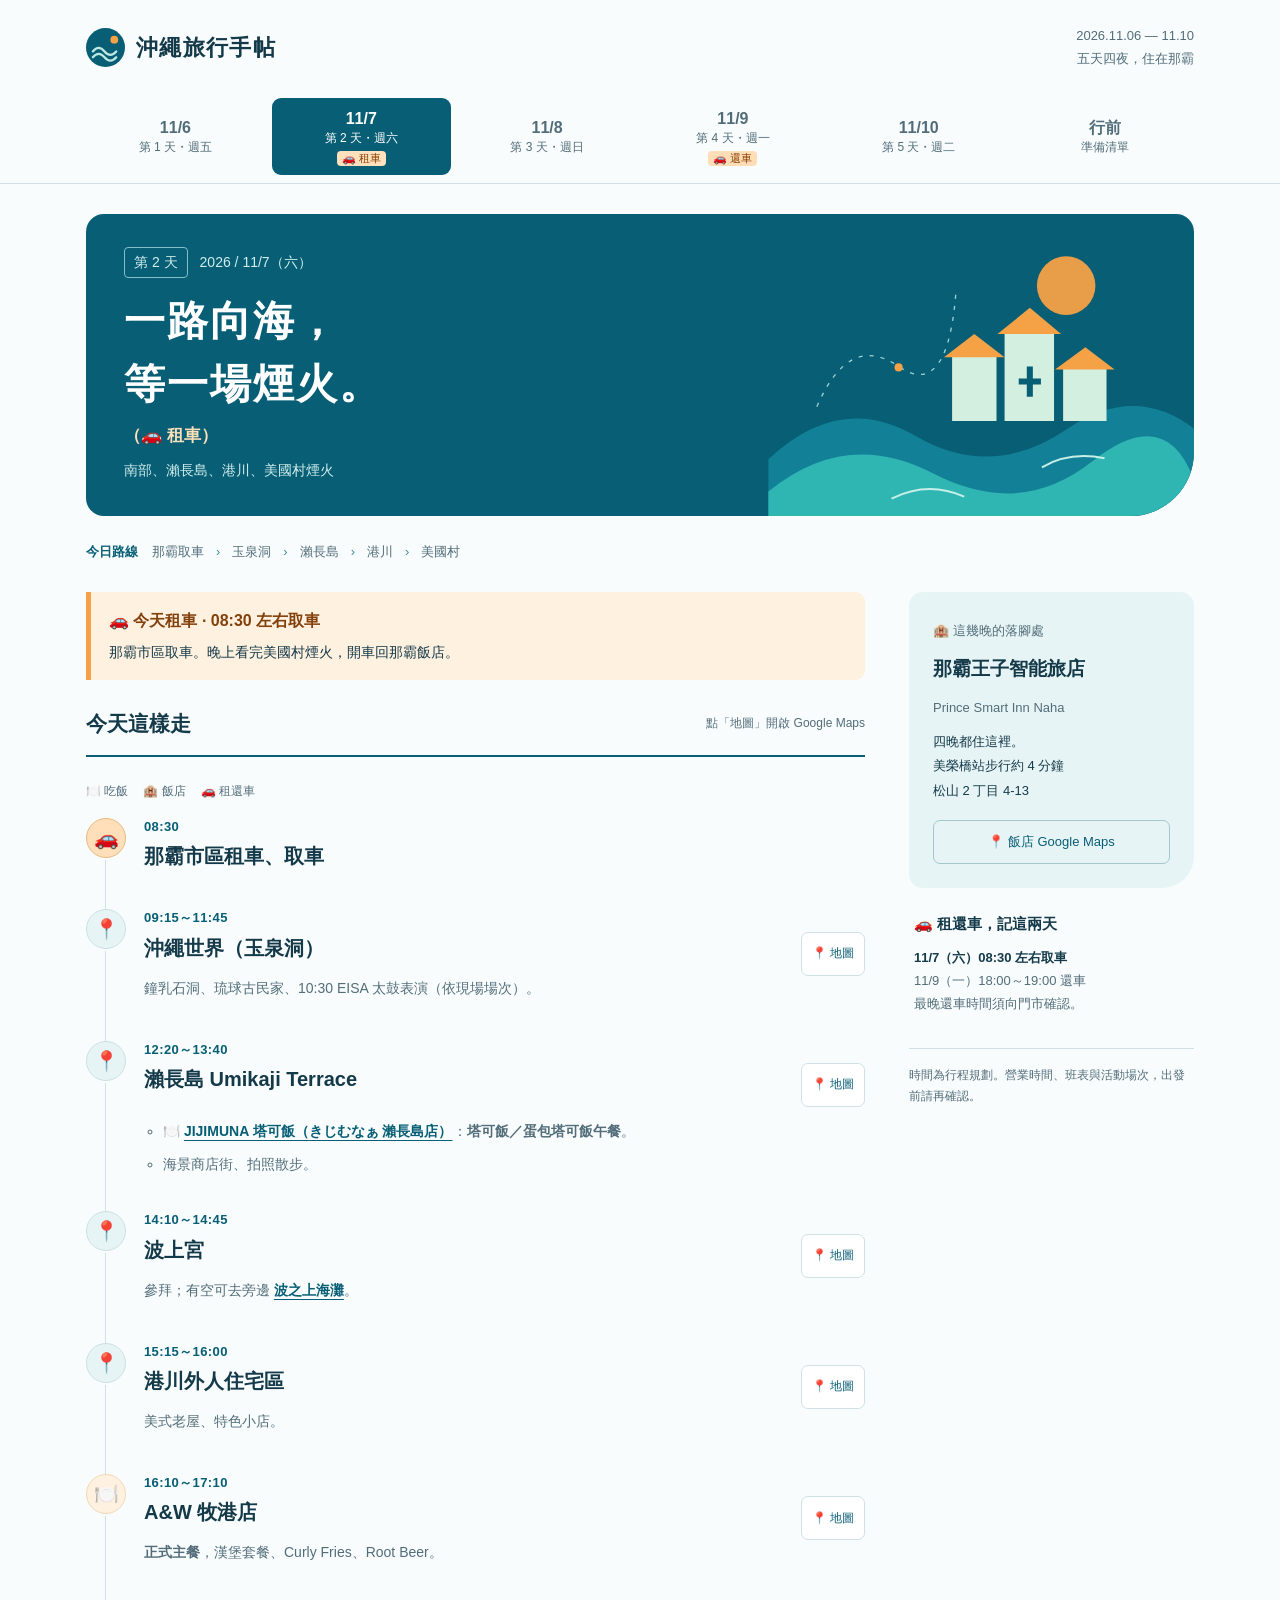
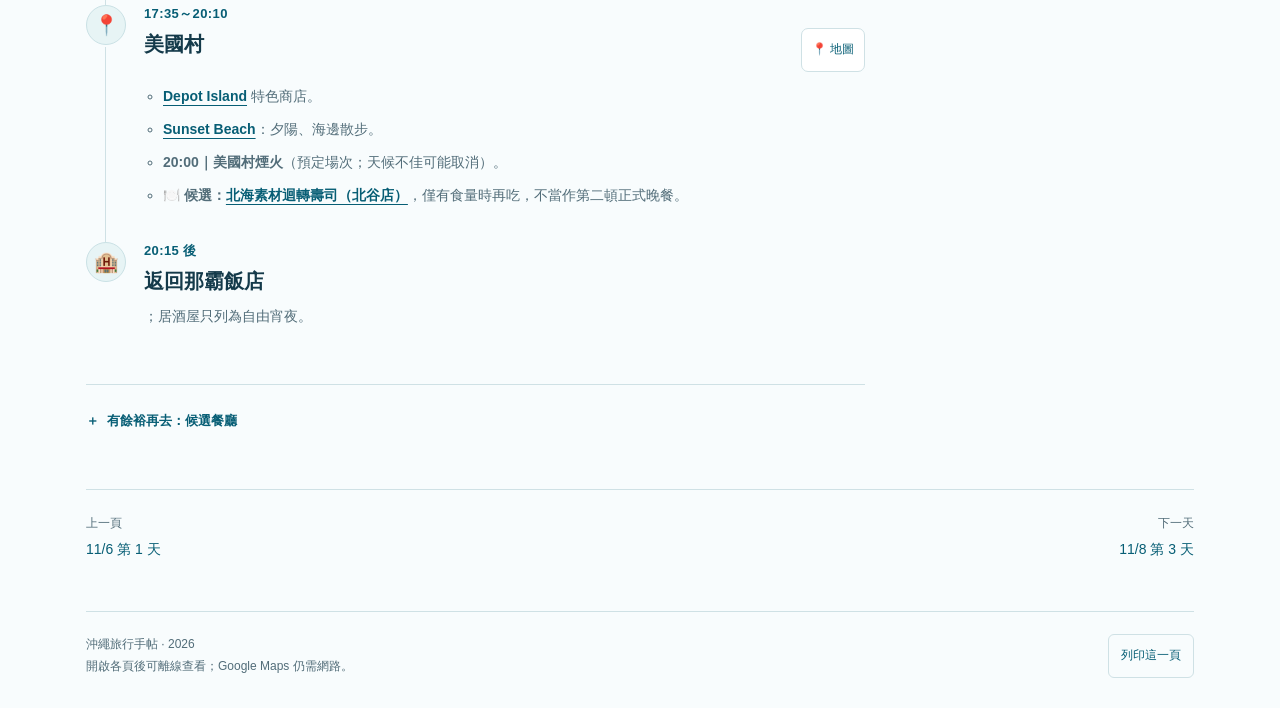
==== day-2.html @ 15152c81 "Publish Okinawa 2026 mobile travel guide" ====
<!doctype html>
<html lang="zh-TW"><head><meta charset="utf-8"><meta name="viewport" content="width=device-width,initial-scale=1,viewport-fit=cover"><meta name="theme-color" content="#075e75"><meta name="description" content="2026 年 11 月 6 日至 10 日沖繩五天四夜行程，包含 Google Maps、租還車提醒與行前準備清單。"><title>11/7 第 2 天｜沖繩旅行手帖</title><link rel="icon" href="./icon.svg" type="image/svg+xml"><link rel="apple-touch-icon" href="./icon.svg"><link rel="manifest" href="./manifest.webmanifest"><link rel="stylesheet" href="./style.css"><script defer src="./app.js"></script></head><body><a class="skip" href="#main">跳到主要內容</a><header class="shell masthead"><a class="brand" href="./index.html"><svg viewBox="0 0 40 40" aria-hidden="true"><circle cx="20" cy="20" r="20" fill="#075e75"/><circle cx="29" cy="12" r="4" fill="#f5a146"/><path d="M7 24q6-7 12 0t12 0M7 30q6-7 12 0t12 0" fill="none" stroke="#bde8e4" stroke-width="2.3" stroke-linecap="round"/></svg><strong>沖繩旅行手帖</strong></a><div class="trip-date"><span>2026.11.06 — 11.10</span><span>五天四夜，住在那霸</span></div></header><div class="day-nav-wrap"><nav class="shell day-nav" aria-label="選擇日期或行前準備"><a href="./index.html"><span class="num">11/6</span><small>第 1 天・週五</small></a><a href="./day-2.html" aria-current="page"><span class="num">11/7</span><small>第 2 天・週六</small><span class="car-dot">🚗 租車</span></a><a href="./day-3.html"><span class="num">11/8</span><small>第 3 天・週日</small></a><a href="./day-4.html"><span class="num">11/9</span><small>第 4 天・週一</small><span class="car-dot">🚗 還車</span></a><a href="./day-5.html"><span class="num">11/10</span><small>第 5 天・週二</small></a><a href="./prepare.html"><span class="num">行前</span><small>準備清單</small></a></nav></div><main id="main" class="shell"><section class="hero"><div class="hero-copy"><div class="hero-date"><b>第 2 天</b><span>2026 / 11/7（六）</span></div><h1>一路向海，<br>等一場煙火。<span class="return-tag">（🚗 租車）</span></h1><p>南部、瀨長島、港川、美國村煙火</p></div><svg class="hero-art" viewBox="0 0 350 300" aria-hidden="true"><circle cx="275" cy="67" r="29" fill="#f5a146" opacity=".95"/><path d="M-20 239Q51 172 126 216T276 209T416 221V330H-20" fill="#128197"/><path d="M-20 271Q57 208 143 253T301 241T401 258V330H-20" fill="#30b6b2"/><path d="M28 187q32-74 81-40t57-76" fill="none" stroke="#9bd3d4" stroke-width="1.3" stroke-dasharray="4 7"/><circle cx="109" cy="148" r="4" fill="#f5a146"/><g fill="#d3efdf"><path d="M162 136h44v65h-44zM214 113h49v88h-49zM272 148h43v53h-43z"/><path d="M154 138l30-23 30 23M207 115l32-26 31 26M264 150l30-22 29 22" fill="#f5a146"/></g><path d="M239 147v30m-11-15h22" stroke="#075e75" stroke-width="6"/><path d="M102 278q36-18 72-2m77-29q27-16 62-9" stroke="#c5eee8" fill="none" stroke-width="2"/></svg></section><div class="route" aria-label="今日路線"><span class="route-label">今日路線</span><span>那霸取車</span><i aria-hidden="true">›</i><span>玉泉洞</span><i aria-hidden="true">›</i><span>瀨長島</span><i aria-hidden="true">›</i><span>港川</span><i aria-hidden="true">›</i><span>美國村</span></div><div class="main-grid"><div><div class="notice"><strong>🚗 今天租車 · 08:30 左右取車</strong><p>那霸市區取車。晚上看完美國村煙火，開車回那霸飯店。</p></div><div class="section-heading"><h2>今天這樣走</h2><span>點「地圖」開啟 Google Maps</span></div><div class="legend"><span>🍽️ 吃飯</span><span>🏨 飯店</span><span>🚗 租還車</span></div><ol class="timeline"><li class="stop car"><span class="stop-icon" aria-hidden="true">🚗</span><div class="stop-time">08:30</div><div class="stop-title-row"><h3>那霸市區租車、取車</h3></div><div class="stop-body"></div></li><li class="stop place"><span class="stop-icon" aria-hidden="true">📍</span><div class="stop-time">09:15～11:45</div><div class="stop-title-row"><h3>沖繩世界（玉泉洞）</h3><a class="map-button" href="https://www.google.com/maps/search/?api=1&amp;query=%E3%81%8A%E3%81%8D%E3%81%AA%E3%82%8F%E3%83%AF%E3%83%BC%E3%83%AB%E3%83%89%20%E7%8E%89%E6%B3%89%E6%B4%9E%20%E6%B2%96%E7%B8%84%E7%9C%8C%E5%8D%97%E5%9F%8E%E5%B8%82%E7%8E%89%E5%9F%8E%E5%89%8D%E5%B7%9D1336" target="_blank" rel="noopener noreferrer" aria-label="沖繩世界（玉泉洞），開啟 Google Maps">📍 地圖</a></div><div class="stop-body"><p>鐘乳石洞、琉球古民家、10:30 EISA 太鼓表演（依現場場次）。</p></div></li><li class="stop place"><span class="stop-icon" aria-hidden="true">📍</span><div class="stop-time">12:20～13:40</div><div class="stop-title-row"><h3>瀨長島 Umikaji Terrace</h3><a class="map-button" href="https://www.google.com/maps/search/?api=1&amp;query=%E7%80%AC%E9%95%B7%E5%B3%B6%E3%82%A6%E3%83%9F%E3%82%AB%E3%82%B8%E3%83%86%E3%83%A9%E3%82%B9%20%E6%B2%96%E7%B8%84%E7%9C%8C%E8%B1%8A%E8%A6%8B%E5%9F%8E%E5%B8%82%E7%80%AC%E9%95%B7174-6" target="_blank" rel="noopener noreferrer" aria-label="瀨長島 Umikaji Terrace，開啟 Google Maps">📍 地圖</a></div><div class="stop-body"><ul><li>🍽️ <a href="https://www.google.com/maps/search/?api=1&amp;query=%E3%82%BF%E3%82%B3%E3%83%A9%E3%82%A4%E3%82%B9cafe%E3%81%8D%E3%81%98%E3%82%80%E3%81%AA%E3%81%81%20%E7%80%AC%E9%95%B7%E5%B3%B6%E3%82%A6%E3%83%9F%E3%82%AB%E3%82%B8%E3%83%86%E3%83%A9%E3%82%B9%E5%BA%97" target="_blank" rel="noopener noreferrer">JIJIMUNA 塔可飯（きじむなぁ 瀨長島店）<span class="sr-only">（開啟 Google Maps）</span></a>：<strong>塔可飯／蛋包塔可飯午餐</strong>。</li><li>海景商店街、拍照散步。</li></ul></div></li><li class="stop place"><span class="stop-icon" aria-hidden="true">📍</span><div class="stop-time">14:10～14:45</div><div class="stop-title-row"><h3>波上宮</h3><a class="map-button" href="https://www.google.com/maps/search/?api=1&amp;query=%E6%B3%A2%E4%B8%8A%E5%AE%AE%20%E6%B2%96%E7%B8%84%E7%9C%8C%E9%82%A3%E8%A6%87%E5%B8%82%E8%8B%A5%E7%8B%AD1-25-11" target="_blank" rel="noopener noreferrer" aria-label="波上宮，開啟 Google Maps">📍 地圖</a></div><div class="stop-body"><p>參拜；有空可去旁邊 <a href="https://www.google.com/maps/search/?api=1&amp;query=%E6%B3%A2%E3%81%AE%E4%B8%8A%E3%83%93%E3%83%BC%E3%83%81%20%E6%B2%96%E7%B8%84%E7%9C%8C%E9%82%A3%E8%A6%87%E5%B8%82%E8%8B%A5%E7%8B%AD" target="_blank" rel="noopener noreferrer">波之上海灘<span class="sr-only">（開啟 Google Maps）</span></a>。</p></div></li><li class="stop place"><span class="stop-icon" aria-hidden="true">📍</span><div class="stop-time">15:15～16:00</div><div class="stop-title-row"><h3>港川外人住宅區</h3><a class="map-button" href="https://www.google.com/maps/search/?api=1&amp;query=%E6%B8%AF%E5%B7%9D%E3%82%B9%E3%83%86%E3%82%A4%E3%83%84%E3%82%B5%E3%82%A4%E3%83%89%E3%82%BF%E3%82%A6%E3%83%B3%20%E6%B2%96%E7%B8%84%E7%9C%8C%E6%B5%A6%E6%B7%BB%E5%B8%82%E6%B8%AF%E5%B7%9D" target="_blank" rel="noopener noreferrer" aria-label="港川外人住宅區，開啟 Google Maps">📍 地圖</a></div><div class="stop-body"><p>美式老屋、特色小店。</p></div></li><li class="stop meal"><span class="stop-icon" aria-hidden="true">🍽️</span><div class="stop-time">16:10～17:10</div><div class="stop-title-row"><h3>A&amp;W 牧港店</h3><a class="map-button" href="https://www.google.com/maps/search/?api=1&amp;query=A%26W%20%E7%89%A7%E6%B8%AF%E5%BA%97%20%E6%B2%96%E7%B8%84%E7%9C%8C%E6%B5%A6%E6%B7%BB%E5%B8%82%E7%89%A7%E6%B8%AF" target="_blank" rel="noopener noreferrer" aria-label="A&amp;W 牧港店，開啟 Google Maps">📍 地圖</a></div><div class="stop-body"><p><strong>正式主餐</strong>，漢堡套餐、Curly Fries、Root Beer。</p></div></li><li class="stop place"><span class="stop-icon" aria-hidden="true">📍</span><div class="stop-time">17:35～20:10</div><div class="stop-title-row"><h3>美國村</h3><a class="map-button" href="https://www.google.com/maps/search/?api=1&amp;query=%E7%BE%8E%E6%B5%9C%E3%82%A2%E3%83%A1%E3%83%AA%E3%82%AB%E3%83%B3%E3%83%93%E3%83%AC%E3%83%83%E3%82%B8%20%E6%B2%96%E7%B8%84%E7%9C%8C%E5%8C%97%E8%B0%B7%E7%94%BA%E7%BE%8E%E6%B5%9C" target="_blank" rel="noopener noreferrer" aria-label="美國村，開啟 Google Maps">📍 地圖</a></div><div class="stop-body"><ul><li><a href="https://www.google.com/maps/search/?api=1&amp;query=%E3%83%87%E3%83%9D%E3%82%A2%E3%82%A4%E3%83%A9%E3%83%B3%E3%83%89%20%E6%B2%96%E7%B8%84%E7%9C%8C%E5%8C%97%E8%B0%B7%E7%94%BA%E7%BE%8E%E6%B5%9C9-1" target="_blank" rel="noopener noreferrer">Depot Island<span class="sr-only">（開啟 Google Maps）</span></a> 特色商店。</li><li><a href="https://www.google.com/maps/search/?api=1&amp;query=%E3%82%B5%E3%83%B3%E3%82%BB%E3%83%83%E3%83%88%E3%83%93%E3%83%BC%E3%83%81%20%E5%8C%97%E8%B0%B7%E7%94%BA%E7%BE%8E%E6%B5%9C" target="_blank" rel="noopener noreferrer">Sunset Beach<span class="sr-only">（開啟 Google Maps）</span></a>：夕陽、海邊散步。</li><li><strong>20:00｜美國村煙火</strong>（預定場次；天候不佳可能取消）。</li><li>🍽️ <strong>候選：</strong><a href="https://www.google.com/maps/search/?api=1&amp;query=%E5%9B%9E%E8%BB%A2%E5%AF%BF%E5%8F%B8%20%E5%8C%97%E6%B5%B7%E7%B4%A0%E6%9D%90%20%E5%8C%97%E8%B0%B7%E5%BA%97%20%E3%83%AC%E3%82%AF%E3%83%BC%E6%B2%96%E7%B8%84%E5%8C%97%E8%B0%B7%E3%82%B9%E3%83%91%E3%83%AA%E3%82%BE%E3%83%BC%E3%83%88" target="_blank" rel="noopener noreferrer">北海素材迴轉壽司（北谷店）<span class="sr-only">（開啟 Google Maps）</span></a>，僅有食量時再吃，不當作第二頓正式晚餐。</li></ul></div></li><li class="stop hotel"><span class="stop-icon" aria-hidden="true">🏨</span><div class="stop-time">20:15 後</div><div class="stop-title-row"><h3>返回那霸飯店</h3></div><div class="stop-body"><p>；居酒屋只列為自由宵夜。</p></div></li></ol><details class="candidates"><summary>有餘裕再去：候選餐廳</summary><p><strong>候選：</strong><a href="https://www.google.com/maps/search/?api=1&amp;query=%E5%9B%9E%E8%BB%A2%E5%AF%BF%E5%8F%B8%20%E5%8C%97%E6%B5%B7%E7%B4%A0%E6%9D%90%20%E5%8C%97%E8%B0%B7%E5%BA%97%20%E3%83%AC%E3%82%AF%E3%83%BC%E6%B2%96%E7%B8%84%E5%8C%97%E8%B0%B7%E3%82%B9%E3%83%91%E3%83%AA%E3%82%BE%E3%83%BC%E3%83%88" target="_blank" rel="noopener noreferrer">北海素材迴轉壽司（北谷店）<span class="sr-only">（開啟 Google Maps）</span></a>（11/7 美村）、<a href="https://www.google.com/maps/search/?api=1&amp;query=%E3%82%BA%E3%83%BC%E3%83%88%E3%83%B3%E3%82%BA%20Zootons%20%E9%82%A3%E8%A6%87" target="_blank" rel="noopener noreferrer">Zooton’s 漢堡<span class="sr-only">（開啟 Google Maps）</span></a>（那霸漢堡）、居酒屋（不指定店家）。</p></details></div><aside class="aside" aria-label="住宿與租車資訊"><section class="stay-panel"><span class="mini">🏨 這幾晚的落腳處</span><h2>那霸王子智能旅店</h2><span class="mini" lang="en">Prince Smart Inn Naha</span><p>四晚都住這裡。<br>美榮橋站步行約 4 分鐘<br>松山 2 丁目 4-13</p><a class="map-button" target="_blank" rel="noopener noreferrer" href="https://www.google.com/maps/search/?api=1&amp;query=Prince%20Smart%20Inn%20Naha%20%E6%B2%96%E7%B8%84%E7%9C%8C%E9%82%A3%E8%A6%87%E5%B8%82%E6%9D%BE%E5%B1%B12%E4%B8%81%E7%9B%AE4-13">📍 飯店 Google Maps</a></section><section class="transport"><h2>🚗 租還車，記這兩天</h2><p><strong>11/7（六）08:30 左右取車</strong><br>11/9（一）18:00～19:00 還車<br>最晚還車時間須向門市確認。</p></section><p class="hint">時間為行程規劃。營業時間、班表與活動場次，出發前請再確認。</p></aside></div><nav class="pagination" aria-label="前後頁面"><a href="./index.html"><small>上一頁</small>11/6 第 1 天</a><a href="./day-3.html"><small>下一天</small>11/8 第 3 天</a></nav><footer class="footer"><span>沖繩旅行手帖 · 2026<br>開啟各頁後可離線查看；Google Maps 仍需網路。</span><button class="print-button" data-print hidden>列印這一頁</button></footer></main></body></html>
---- style.css ----
@charset "UTF-8";
.sr-only{position:absolute;width:1px;height:1px;padding:0;margin:-1px;overflow:hidden;clip:rect(0,0,0,0);white-space:nowrap;border:0}
:root{--ocean:#075e75;--ink:#143a4a;--muted:#526d79;--paper:#f8fcfd;--reef:#e7f4f5;--lagoon:#30b6b2;--sun:#f5a146;--line:#cfe1e5;--serif:"Noto Serif TC","Songti TC","PMingLiU",serif;--sans:"Noto Sans TC","PingFang TC","Microsoft JhengHei",sans-serif}
*{box-sizing:border-box}html{scroll-behavior:smooth;scroll-padding-top:130px}body{margin:0;background:var(--paper);color:var(--ink);font:16px/1.8 var(--sans);-webkit-text-size-adjust:100%}a{color:var(--ocean);text-underline-offset:4px}button,input{font:inherit}button,a,input{touch-action:manipulation}a,button{ -webkit-tap-highlight-color:transparent}a:focus-visible,button:focus-visible,input:focus-visible,summary:focus-visible{outline:3px solid #bd620a;outline-offset:5px}button{cursor:pointer}.skip{position:absolute;top:-90px;left:15px;z-index:20;background:white;padding:10px}.skip:focus{top:10px}.shell{max-width:1180px;margin:auto;padding:0 36px}.masthead{display:flex;align-items:center;justify-content:space-between;padding-top:24px;padding-bottom:23px;gap:16px}.brand{display:flex;align-items:center;gap:11px;text-decoration:none;color:var(--ink)}.brand svg{width:39px;height:39px}.brand strong{font-size:22px;letter-spacing:.06em}.trip-date{font-size:13px;color:var(--muted)}.trip-date span{display:block;text-align:right}.day-nav-wrap{position:sticky;top:0;background:var(--paper);z-index:8;border-bottom:1px solid var(--line)}.day-nav{display:grid;grid-template-columns:repeat(6,1fr);padding-top:4px;padding-bottom:8px;gap:7px}.day-nav a{border-radius:9px;text-decoration:none;display:flex;align-items:center;justify-content:center;flex-direction:column;min-height:67px;color:var(--muted);line-height:1.45;border:1px solid transparent;padding:8px 5px;white-space:nowrap}.day-nav .num{font-weight:700;font-size:16px}.day-nav small{font-size:12px}.day-nav a[aria-current]{background:var(--ocean);color:#fff}.day-nav a:hover{border-color:var(--ocean)}.day-nav .car-dot{font-size:11px;line-height:1.3;color:#8b3e00;background:#ffdeb7;border-radius:4px;padding:0 5px;margin-top:4px}.day-nav a[aria-current] .car-dot{background:#ffe1bd}.hero{margin:30px 0 24px;position:relative;min-height:276px;border-radius:18px 18px 64px 18px;overflow:hidden;background:var(--ocean);color:#fff;display:flex;align-items:center}.hero-copy{position:relative;z-index:2;padding:33px 38px;max-width:66%}.hero-date{display:flex;align-items:center;gap:12px;font-size:14px;color:#d1eeed}.hero-date b{padding:2px 9px;border:1px solid #83bfc6;border-radius:4px;font-weight:500}.hero h1{font-family:var(--serif);font-size:36px;line-height:1.55;letter-spacing:.05em;margin:12px 0 9px;font-weight:700}.hero p{color:#d1eeed;margin:0;font-size:14px}.hero-art{position:absolute;right:-9px;bottom:-4px;width:43%;height:100%;opacity:1}.return-tag{display:block;font-family:var(--sans);font-size:17px;letter-spacing:0;color:#ffe0b8;margin-top:6px}.route{display:flex;flex-wrap:wrap;gap:5px 12px;align-items:center;color:var(--muted);font-size:13px;margin:8px 0 28px}.route .route-label{font-weight:bold;color:var(--ocean);margin-right:2px}.route i{font-style:normal;color:#408c9b}.main-grid{display:grid;grid-template-columns:minmax(0,1fr) 285px;gap:44px;align-items:start}.section-heading{display:flex;align-items:center;justify-content:space-between;gap:14px;border-bottom:2px solid var(--ocean);padding:0 0 12px;margin-bottom:24px}.section-heading h2{font-size:21px;margin:0}.section-heading span{font-size:12px;color:var(--muted)}.notice{border-left:5px solid var(--sun);background:#fff1df;padding:15px 18px;border-radius:0 9px 9px 0;margin-bottom:25px}.notice strong{display:block;color:#82400b;margin-bottom:4px}.notice p{margin:0;font-size:14px}.timeline{margin:0;padding:0;list-style:none}.stop{position:relative;padding:0 0 30px 58px}.stop:not(:last-child):before{content:"";position:absolute;left:19px;top:42px;bottom:0;width:1px;background:var(--line)}.stop-icon{position:absolute;left:0;top:0;display:flex;align-items:center;justify-content:center;width:40px;height:40px;background:var(--reef);border:1px solid #cae1e5;border-radius:50%;font-size:20px}.stop.meal .stop-icon{background:#fff1df;border-color:#f3d8b5}.stop.car .stop-icon{background:#ffdfb9;border-color:#e6ba81}.stop-time{font-weight:700;letter-spacing:.03em;font-size:13px;color:var(--ocean);font-variant-numeric:tabular-nums;line-height:1.4;margin-bottom:4px}.stop-title-row{display:flex;gap:12px;align-items:flex-start;justify-content:space-between}.stop h3{font-size:20px;line-height:1.6;margin:0 0 7px;overflow-wrap:anywhere}.stop-body{font-size:14px;color:var(--muted);overflow-wrap:anywhere}.stop-body p{margin:0 0 10px}.stop-body p:empty{display:none}.stop-body ul{padding-left:19px;margin:8px 0 0}.stop-body li{padding:4px 0}.stop-body a{font-weight:600}.map-button{flex-shrink:0;display:inline-flex;align-items:center;justify-content:center;min-height:44px;min-width:56px;font-size:12px;white-space:nowrap;padding:7px 10px;border-radius:7px;border:1px solid var(--line);text-decoration:none;background:#fff;gap:3px}.map-button:hover{background:var(--reef)}.aside{position:sticky;top:110px}.stay-panel{border-radius:14px 14px 32px 14px;background:var(--reef);padding:24px;margin-bottom:22px}.stay-panel .mini{font-size:13px;color:var(--muted)}.stay-panel h2{font-size:19px;margin:7px 0}.stay-panel p{font-size:13px;line-height:1.9;margin:8px 0 16px}.stay-panel .map-button{border-color:#a4c6ce;background:transparent;min-width:100%;font-size:13px}.transport{padding:0 5px 20px}.transport h2{font-size:15px;margin:0 0 9px}.transport p{margin:0;font-size:13px;color:var(--muted)}.transport strong{color:var(--ink)}.hint{border-top:1px solid var(--line);padding-top:16px;font-size:12px;color:var(--muted)}.day-note{padding:17px 20px;background:var(--reef);border-radius:8px;font-size:14px;margin-bottom:28px}.day-note p{margin:0}.candidates{border-top:1px solid var(--line);padding:14px 0;margin-top:15px;font-size:13px}.candidates summary{cursor:pointer;min-height:44px;display:flex;align-items:center;font-weight:bold;color:var(--ocean)}.candidates summary:before{content:"＋";margin-right:8px}.candidates[open] summary:before{content:"−"}.candidates p{color:var(--muted);margin:4px 0 12px}.pagination{display:flex;justify-content:space-between;align-items:center;gap:15px;margin:32px 0 0;padding:23px 0;border-top:1px solid var(--line)}.pagination a{display:flex;flex-direction:column;gap:3px;text-decoration:none;font-size:14px}.pagination a:last-child{text-align:right;margin-left:auto}.pagination small{font-size:12px;color:var(--muted)}.footer{display:flex;align-items:center;justify-content:space-between;border-top:1px solid var(--line);padding:22px 0 30px;margin-top:25px;gap:20px;font-size:12px;color:var(--muted)}.footer a{text-decoration:none}.print-button{background:transparent;border:1px solid var(--line);border-radius:6px;min-height:44px;padding:6px 12px;color:var(--ocean)}.check-intro{font-size:14px;color:var(--muted);margin:-5px 0 21px}.progress-row{display:flex;align-items:center;justify-content:space-between;margin-bottom:8px;gap:15px}.progress-row strong{font-size:18px}.progress-row span{font-size:13px;color:var(--muted)}progress{appearance:none;display:block;width:100%;height:7px;border:0;border-radius:4px;background:var(--line);margin:0 0 26px}progress::-webkit-progress-bar{background:var(--line);border-radius:4px}progress::-webkit-progress-value{background:var(--lagoon);border-radius:4px}progress::-moz-progress-bar{background:var(--lagoon);border-radius:4px}.check-group{margin:0 0 24px}.check-group h3{font-size:16px;margin:0 0 10px;padding:9px 0;border-bottom:1px solid var(--line)}.check-row{display:flex;gap:13px;padding:14px 0;cursor:pointer;align-items:flex-start;border-bottom:1px solid #e2ecef}.check-row input{width:23px;height:23px;accent-color:var(--ocean);flex-shrink:0;margin:3px 0 0}.check-row strong{font-size:15px;font-weight:500;display:block}.check-row small{font-size:12px;color:var(--muted);display:block;margin-top:3px;line-height:1.8}.check-row:has(input:checked) strong{text-decoration:line-through;color:var(--muted)}.check-row:has(input:checked){opacity:.67}.reset{min-height:44px;padding:8px 14px;border:1px solid var(--line);background:white;color:var(--muted);border-radius:6px;font-size:13px}.saved-status{font-size:12px;color:var(--muted);min-height:24px;margin-top:9px}.license-note{font-size:13px}.license-note a{display:inline-block;margin-top:6px}.legend{display:flex;flex-wrap:wrap;gap:15px;color:var(--muted);font-size:12px;padding-bottom:16px}.no-js-note{background:#fff1df;color:var(--ink);padding:10px;font-size:13px}
@media(min-width:1000px){.hero h1{font-size:41px}.hero{min-height:293px}}
@media(max-width:760px){.shell{padding-left:20px;padding-right:20px}.masthead{padding-top:18px;padding-bottom:17px}.brand strong{font-size:20px}.brand svg{width:31px;height:31px}.trip-date{font-size:11px}.day-nav{gap:3px;padding-top:3px;padding-bottom:6px}.day-nav a{min-height:64px;padding:7px 1px;border-radius:7px}.day-nav .num{font-size:14px}.day-nav small{font-size:10px}.day-nav .car-dot{font-size:9px;padding:1px 3px}.main-grid{grid-template-columns:minmax(0,1fr);gap:18px}.hero{margin-top:20px;min-height:277px;border-radius:13px 13px 46px 13px;align-items:flex-start}.hero-copy{padding:24px;max-width:100%}.hero h1{font-size:29px;max-width:340px;text-shadow:0 1px 7px #075e75}.hero p{font-size:12px;max-width:75%}.hero-date{font-size:12px;gap:8px}.hero-art{height:70%;width:49%;right:-22px;bottom:-8px;opacity:.8}.return-tag{font-size:15px}.route{font-size:12px;gap:3px 8px;margin-bottom:24px}.section-heading{margin-bottom:20px}.section-heading h2{font-size:19px}.stop{padding-left:50px;padding-bottom:27px}.stop h3{font-size:18px}.stop-title-row{gap:9px}.stop-icon{width:35px;height:35px;font-size:18px}.stop:not(:last-child):before{left:17px;top:37px}.map-button{padding:7px 8px;min-width:51px}.stop-body{font-size:14px;line-height:1.9}.aside{position:static;display:grid;grid-template-columns:minmax(0,1fr) minmax(0,1fr);gap:18px}.stay-panel{padding:20px;margin-bottom:0;grid-row:span 2}.transport{padding:4px 0}.hint{margin:0}.footer{font-size:11px;align-items:flex-start}.footer span{max-width:70%}.notice{padding:13px 15px}.notice p{font-size:13px}}
@media(max-width:420px){.shell{padding-left:16px;padding-right:16px}.hero-copy{padding:23px 20px}.hero h1{font-size:27px}.hero-art{width:51%;height:64%}.aside{grid-template-columns:1fr}.stay-panel{grid-row:auto}.transport{padding:3px 2px}.hint{padding-top:13px}.day-nav .num{font-size:13px}.day-nav small{font-size:9px}.section-heading span{font-size:11px}}
@media(max-width:760px){.brand strong{font-size:18px;white-space:nowrap}.masthead{gap:10px}.trip-date{font-size:10px;flex-shrink:0}.trip-date span{white-space:nowrap}.day-nav{grid-template-columns:repeat(6,minmax(0,1fr))}.day-nav a{min-width:0}.day-nav small{font-size:9px}}
@media(max-width:360px){.brand{gap:7px}.brand strong{font-size:16px;letter-spacing:0}.brand svg{width:27px;height:27px}.trip-date{font-size:9px}.day-nav small{font-size:8px}.day-nav .num{font-size:12px}}
@media(prefers-reduced-motion:reduce){html{scroll-behavior:auto}}
@media print{body{background:#fff;color:#000}.day-nav-wrap,.hero-art,.pagination,.print-button,.reset{display:none}.hero{background:none;color:var(--ink);min-height:0;margin:12px 0}.hero-copy{max-width:100%;padding:0}.hero-date,.hero p,.return-tag{color:var(--ink)}.hero h1{font-size:25px;text-shadow:none}.main-grid{display:block}.aside{position:static;display:block}.stop{break-inside:avoid}.stay-panel{background:#fff;border:1px solid #ccc}.footer{margin-top:10px}.map-button{border:0;min-height:0}.stop-icon{background:#fff!important}.shell{padding:0 20px;max-width:900px}.hero h1{max-width:100%}}
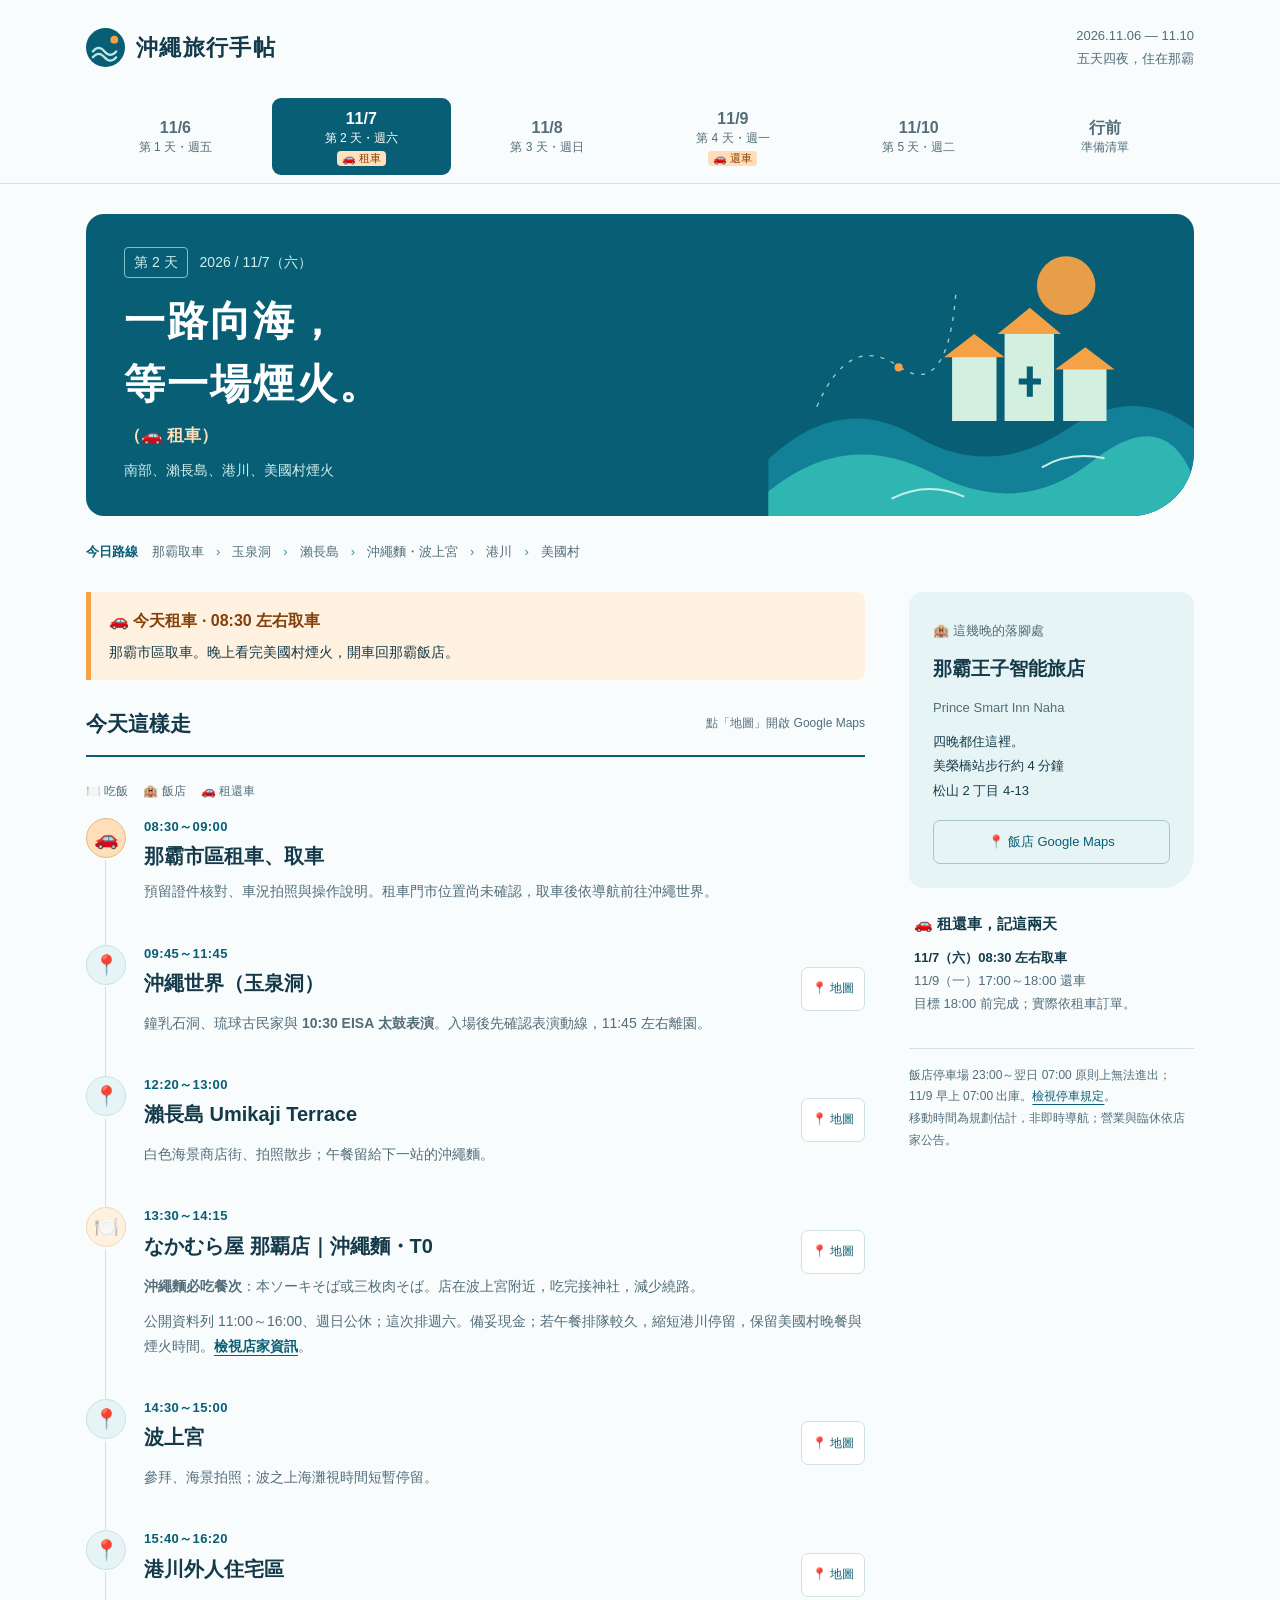
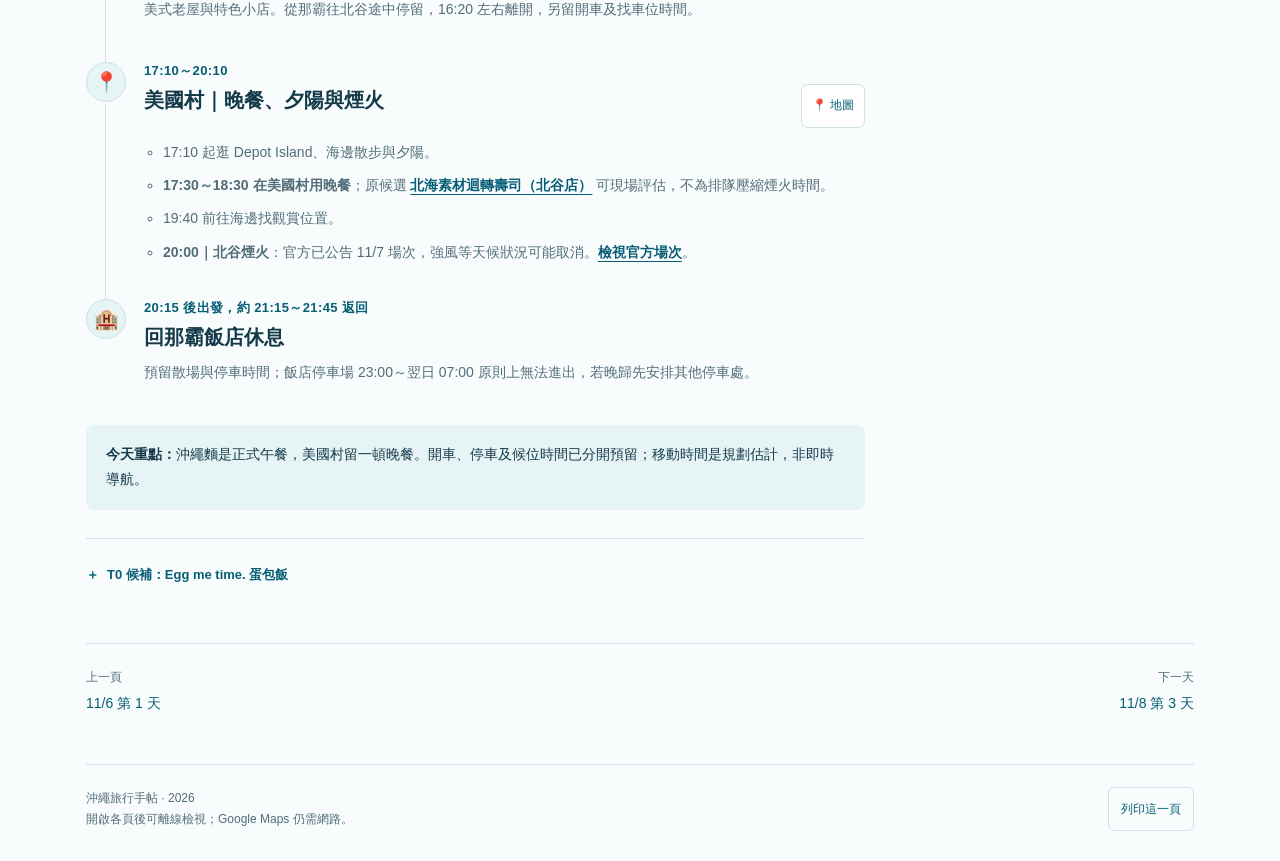
==== commit 27852c7f: "Update Okinawa dining, route timing and airport transport" ====
--- a/day-2.html
+++ b/day-2.html
@@ -1,2 +1,2 @@
 <!doctype html>
-<html lang="zh-TW"><head><meta charset="utf-8"><meta name="viewport" content="width=device-width,initial-scale=1,viewport-fit=cover"><meta name="theme-color" content="#075e75"><meta name="description" content="2026 年 11 月 6 日至 10 日沖繩五天四夜行程，包含 Google Maps、租還車提醒與行前準備清單。"><title>11/7 第 2 天｜沖繩旅行手帖</title><link rel="icon" href="./icon.svg" type="image/svg+xml"><link rel="apple-touch-icon" href="./icon.svg"><link rel="manifest" href="./manifest.webmanifest"><link rel="stylesheet" href="./style.css"><script defer src="./app.js"></script></head><body><a class="skip" href="#main">跳到主要內容</a><header class="shell masthead"><a class="brand" href="./index.html"><svg viewBox="0 0 40 40" aria-hidden="true"><circle cx="20" cy="20" r="20" fill="#075e75"/><circle cx="29" cy="12" r="4" fill="#f5a146"/><path d="M7 24q6-7 12 0t12 0M7 30q6-7 12 0t12 0" fill="none" stroke="#bde8e4" stroke-width="2.3" stroke-linecap="round"/></svg><strong>沖繩旅行手帖</strong></a><div class="trip-date"><span>2026.11.06 — 11.10</span><span>五天四夜，住在那霸</span></div></header><div class="day-nav-wrap"><nav class="shell day-nav" aria-label="選擇日期或行前準備"><a href="./index.html"><span class="num">11/6</span><small>第 1 天・週五</small></a><a href="./day-2.html" aria-current="page"><span class="num">11/7</span><small>第 2 天・週六</small><span class="car-dot">🚗 租車</span></a><a href="./day-3.html"><span class="num">11/8</span><small>第 3 天・週日</small></a><a href="./day-4.html"><span class="num">11/9</span><small>第 4 天・週一</small><span class="car-dot">🚗 還車</span></a><a href="./day-5.html"><span class="num">11/10</span><small>第 5 天・週二</small></a><a href="./prepare.html"><span class="num">行前</span><small>準備清單</small></a></nav></div><main id="main" class="shell"><section class="hero"><div class="hero-copy"><div class="hero-date"><b>第 2 天</b><span>2026 / 11/7（六）</span></div><h1>一路向海，<br>等一場煙火。<span class="return-tag">（🚗 租車）</span></h1><p>南部、瀨長島、港川、美國村煙火</p></div><svg class="hero-art" viewBox="0 0 350 300" aria-hidden="true"><circle cx="275" cy="67" r="29" fill="#f5a146" opacity=".95"/><path d="M-20 239Q51 172 126 216T276 209T416 221V330H-20" fill="#128197"/><path d="M-20 271Q57 208 143 253T301 241T401 258V330H-20" fill="#30b6b2"/><path d="M28 187q32-74 81-40t57-76" fill="none" stroke="#9bd3d4" stroke-width="1.3" stroke-dasharray="4 7"/><circle cx="109" cy="148" r="4" fill="#f5a146"/><g fill="#d3efdf"><path d="M162 136h44v65h-44zM214 113h49v88h-49zM272 148h43v53h-43z"/><path d="M154 138l30-23 30 23M207 115l32-26 31 26M264 150l30-22 29 22" fill="#f5a146"/></g><path d="M239 147v30m-11-15h22" stroke="#075e75" stroke-width="6"/><path d="M102 278q36-18 72-2m77-29q27-16 62-9" stroke="#c5eee8" fill="none" stroke-width="2"/></svg></section><div class="route" aria-label="今日路線"><span class="route-label">今日路線</span><span>那霸取車</span><i aria-hidden="true">›</i><span>玉泉洞</span><i aria-hidden="true">›</i><span>瀨長島</span><i aria-hidden="true">›</i><span>港川</span><i aria-hidden="true">›</i><span>美國村</span></div><div class="main-grid"><div><div class="notice"><strong>🚗 今天租車 · 08:30 左右取車</strong><p>那霸市區取車。晚上看完美國村煙火，開車回那霸飯店。</p></div><div class="section-heading"><h2>今天這樣走</h2><span>點「地圖」開啟 Google Maps</span></div><div class="legend"><span>🍽️ 吃飯</span><span>🏨 飯店</span><span>🚗 租還車</span></div><ol class="timeline"><li class="stop car"><span class="stop-icon" aria-hidden="true">🚗</span><div class="stop-time">08:30</div><div class="stop-title-row"><h3>那霸市區租車、取車</h3></div><div class="stop-body"></div></li><li class="stop place"><span class="stop-icon" aria-hidden="true">📍</span><div class="stop-time">09:15～11:45</div><div class="stop-title-row"><h3>沖繩世界（玉泉洞）</h3><a class="map-button" href="https://www.google.com/maps/search/?api=1&amp;query=%E3%81%8A%E3%81%8D%E3%81%AA%E3%82%8F%E3%83%AF%E3%83%BC%E3%83%AB%E3%83%89%20%E7%8E%89%E6%B3%89%E6%B4%9E%20%E6%B2%96%E7%B8%84%E7%9C%8C%E5%8D%97%E5%9F%8E%E5%B8%82%E7%8E%89%E5%9F%8E%E5%89%8D%E5%B7%9D1336" target="_blank" rel="noopener noreferrer" aria-label="沖繩世界（玉泉洞），開啟 Google Maps">📍 地圖</a></div><div class="stop-body"><p>鐘乳石洞、琉球古民家、10:30 EISA 太鼓表演（依現場場次）。</p></div></li><li class="stop place"><span class="stop-icon" aria-hidden="true">📍</span><div class="stop-time">12:20～13:40</div><div class="stop-title-row"><h3>瀨長島 Umikaji Terrace</h3><a class="map-button" href="https://www.google.com/maps/search/?api=1&amp;query=%E7%80%AC%E9%95%B7%E5%B3%B6%E3%82%A6%E3%83%9F%E3%82%AB%E3%82%B8%E3%83%86%E3%83%A9%E3%82%B9%20%E6%B2%96%E7%B8%84%E7%9C%8C%E8%B1%8A%E8%A6%8B%E5%9F%8E%E5%B8%82%E7%80%AC%E9%95%B7174-6" target="_blank" rel="noopener noreferrer" aria-label="瀨長島 Umikaji Terrace，開啟 Google Maps">📍 地圖</a></div><div class="stop-body"><ul><li>🍽️ <a href="https://www.google.com/maps/search/?api=1&amp;query=%E3%82%BF%E3%82%B3%E3%83%A9%E3%82%A4%E3%82%B9cafe%E3%81%8D%E3%81%98%E3%82%80%E3%81%AA%E3%81%81%20%E7%80%AC%E9%95%B7%E5%B3%B6%E3%82%A6%E3%83%9F%E3%82%AB%E3%82%B8%E3%83%86%E3%83%A9%E3%82%B9%E5%BA%97" target="_blank" rel="noopener noreferrer">JIJIMUNA 塔可飯（きじむなぁ 瀨長島店）<span class="sr-only">（開啟 Google Maps）</span></a>：<strong>塔可飯／蛋包塔可飯午餐</strong>。</li><li>海景商店街、拍照散步。</li></ul></div></li><li class="stop place"><span class="stop-icon" aria-hidden="true">📍</span><div class="stop-time">14:10～14:45</div><div class="stop-title-row"><h3>波上宮</h3><a class="map-button" href="https://www.google.com/maps/search/?api=1&amp;query=%E6%B3%A2%E4%B8%8A%E5%AE%AE%20%E6%B2%96%E7%B8%84%E7%9C%8C%E9%82%A3%E8%A6%87%E5%B8%82%E8%8B%A5%E7%8B%AD1-25-11" target="_blank" rel="noopener noreferrer" aria-label="波上宮，開啟 Google Maps">📍 地圖</a></div><div class="stop-body"><p>參拜；有空可去旁邊 <a href="https://www.google.com/maps/search/?api=1&amp;query=%E6%B3%A2%E3%81%AE%E4%B8%8A%E3%83%93%E3%83%BC%E3%83%81%20%E6%B2%96%E7%B8%84%E7%9C%8C%E9%82%A3%E8%A6%87%E5%B8%82%E8%8B%A5%E7%8B%AD" target="_blank" rel="noopener noreferrer">波之上海灘<span class="sr-only">（開啟 Google Maps）</span></a>。</p></div></li><li class="stop place"><span class="stop-icon" aria-hidden="true">📍</span><div class="stop-time">15:15～16:00</div><div class="stop-title-row"><h3>港川外人住宅區</h3><a class="map-button" href="https://www.google.com/maps/search/?api=1&amp;query=%E6%B8%AF%E5%B7%9D%E3%82%B9%E3%83%86%E3%82%A4%E3%83%84%E3%82%B5%E3%82%A4%E3%83%89%E3%82%BF%E3%82%A6%E3%83%B3%20%E6%B2%96%E7%B8%84%E7%9C%8C%E6%B5%A6%E6%B7%BB%E5%B8%82%E6%B8%AF%E5%B7%9D" target="_blank" rel="noopener noreferrer" aria-label="港川外人住宅區，開啟 Google Maps">📍 地圖</a></div><div class="stop-body"><p>美式老屋、特色小店。</p></div></li><li class="stop meal"><span class="stop-icon" aria-hidden="true">🍽️</span><div class="stop-time">16:10～17:10</div><div class="stop-title-row"><h3>A&amp;W 牧港店</h3><a class="map-button" href="https://www.google.com/maps/search/?api=1&amp;query=A%26W%20%E7%89%A7%E6%B8%AF%E5%BA%97%20%E6%B2%96%E7%B8%84%E7%9C%8C%E6%B5%A6%E6%B7%BB%E5%B8%82%E7%89%A7%E6%B8%AF" target="_blank" rel="noopener noreferrer" aria-label="A&amp;W 牧港店，開啟 Google Maps">📍 地圖</a></div><div class="stop-body"><p><strong>正式主餐</strong>，漢堡套餐、Curly Fries、Root Beer。</p></div></li><li class="stop place"><span class="stop-icon" aria-hidden="true">📍</span><div class="stop-time">17:35～20:10</div><div class="stop-title-row"><h3>美國村</h3><a class="map-button" href="https://www.google.com/maps/search/?api=1&amp;query=%E7%BE%8E%E6%B5%9C%E3%82%A2%E3%83%A1%E3%83%AA%E3%82%AB%E3%83%B3%E3%83%93%E3%83%AC%E3%83%83%E3%82%B8%20%E6%B2%96%E7%B8%84%E7%9C%8C%E5%8C%97%E8%B0%B7%E7%94%BA%E7%BE%8E%E6%B5%9C" target="_blank" rel="noopener noreferrer" aria-label="美國村，開啟 Google Maps">📍 地圖</a></div><div class="stop-body"><ul><li><a href="https://www.google.com/maps/search/?api=1&amp;query=%E3%83%87%E3%83%9D%E3%82%A2%E3%82%A4%E3%83%A9%E3%83%B3%E3%83%89%20%E6%B2%96%E7%B8%84%E7%9C%8C%E5%8C%97%E8%B0%B7%E7%94%BA%E7%BE%8E%E6%B5%9C9-1" target="_blank" rel="noopener noreferrer">Depot Island<span class="sr-only">（開啟 Google Maps）</span></a> 特色商店。</li><li><a href="https://www.google.com/maps/search/?api=1&amp;query=%E3%82%B5%E3%83%B3%E3%82%BB%E3%83%83%E3%83%88%E3%83%93%E3%83%BC%E3%83%81%20%E5%8C%97%E8%B0%B7%E7%94%BA%E7%BE%8E%E6%B5%9C" target="_blank" rel="noopener noreferrer">Sunset Beach<span class="sr-only">（開啟 Google Maps）</span></a>：夕陽、海邊散步。</li><li><strong>20:00｜美國村煙火</strong>（預定場次；天候不佳可能取消）。</li><li>🍽️ <strong>候選：</strong><a href="https://www.google.com/maps/search/?api=1&amp;query=%E5%9B%9E%E8%BB%A2%E5%AF%BF%E5%8F%B8%20%E5%8C%97%E6%B5%B7%E7%B4%A0%E6%9D%90%20%E5%8C%97%E8%B0%B7%E5%BA%97%20%E3%83%AC%E3%82%AF%E3%83%BC%E6%B2%96%E7%B8%84%E5%8C%97%E8%B0%B7%E3%82%B9%E3%83%91%E3%83%AA%E3%82%BE%E3%83%BC%E3%83%88" target="_blank" rel="noopener noreferrer">北海素材迴轉壽司（北谷店）<span class="sr-only">（開啟 Google Maps）</span></a>，僅有食量時再吃，不當作第二頓正式晚餐。</li></ul></div></li><li class="stop hotel"><span class="stop-icon" aria-hidden="true">🏨</span><div class="stop-time">20:15 後</div><div class="stop-title-row"><h3>返回那霸飯店</h3></div><div class="stop-body"><p>；居酒屋只列為自由宵夜。</p></div></li></ol><details class="candidates"><summary>有餘裕再去：候選餐廳</summary><p><strong>候選：</strong><a href="https://www.google.com/maps/search/?api=1&amp;query=%E5%9B%9E%E8%BB%A2%E5%AF%BF%E5%8F%B8%20%E5%8C%97%E6%B5%B7%E7%B4%A0%E6%9D%90%20%E5%8C%97%E8%B0%B7%E5%BA%97%20%E3%83%AC%E3%82%AF%E3%83%BC%E6%B2%96%E7%B8%84%E5%8C%97%E8%B0%B7%E3%82%B9%E3%83%91%E3%83%AA%E3%82%BE%E3%83%BC%E3%83%88" target="_blank" rel="noopener noreferrer">北海素材迴轉壽司（北谷店）<span class="sr-only">（開啟 Google Maps）</span></a>（11/7 美村）、<a href="https://www.google.com/maps/search/?api=1&amp;query=%E3%82%BA%E3%83%BC%E3%83%88%E3%83%B3%E3%82%BA%20Zootons%20%E9%82%A3%E8%A6%87" target="_blank" rel="noopener noreferrer">Zooton’s 漢堡<span class="sr-only">（開啟 Google Maps）</span></a>（那霸漢堡）、居酒屋（不指定店家）。</p></details></div><aside class="aside" aria-label="住宿與租車資訊"><section class="stay-panel"><span class="mini">🏨 這幾晚的落腳處</span><h2>那霸王子智能旅店</h2><span class="mini" lang="en">Prince Smart Inn Naha</span><p>四晚都住這裡。<br>美榮橋站步行約 4 分鐘<br>松山 2 丁目 4-13</p><a class="map-button" target="_blank" rel="noopener noreferrer" href="https://www.google.com/maps/search/?api=1&amp;query=Prince%20Smart%20Inn%20Naha%20%E6%B2%96%E7%B8%84%E7%9C%8C%E9%82%A3%E8%A6%87%E5%B8%82%E6%9D%BE%E5%B1%B12%E4%B8%81%E7%9B%AE4-13">📍 飯店 Google Maps</a></section><section class="transport"><h2>🚗 租還車，記這兩天</h2><p><strong>11/7（六）08:30 左右取車</strong><br>11/9（一）18:00～19:00 還車<br>最晚還車時間須向門市確認。</p></section><p class="hint">時間為行程規劃。營業時間、班表與活動場次，出發前請再確認。</p></aside></div><nav class="pagination" aria-label="前後頁面"><a href="./index.html"><small>上一頁</small>11/6 第 1 天</a><a href="./day-3.html"><small>下一天</small>11/8 第 3 天</a></nav><footer class="footer"><span>沖繩旅行手帖 · 2026<br>開啟各頁後可離線查看；Google Maps 仍需網路。</span><button class="print-button" data-print hidden>列印這一頁</button></footer></main></body></html>+<html lang="zh-TW"><head><meta charset="utf-8"><meta name="viewport" content="width=device-width,initial-scale=1,viewport-fit=cover"><meta name="theme-color" content="#075e75"><meta name="description" content="2026 年 11 月 6 日至 10 日沖繩五天四夜行程，包含 Google Maps、租還車提醒與行前準備清單。"><title>11/7 第 2 天｜沖繩旅行手帖</title><link rel="icon" href="./icon.svg" type="image/svg+xml"><link rel="apple-touch-icon" href="./icon.svg"><link rel="manifest" href="./manifest.webmanifest"><link rel="stylesheet" href="./style.css"><script defer src="./app.js"></script></head><body><a class="skip" href="#main">跳到主要內容</a><header class="shell masthead"><a class="brand" href="./index.html"><svg viewBox="0 0 40 40" aria-hidden="true"><circle cx="20" cy="20" r="20" fill="#075e75"/><circle cx="29" cy="12" r="4" fill="#f5a146"/><path d="M7 24q6-7 12 0t12 0M7 30q6-7 12 0t12 0" fill="none" stroke="#bde8e4" stroke-width="2.3" stroke-linecap="round"/></svg><strong>沖繩旅行手帖</strong></a><div class="trip-date"><span>2026.11.06 — 11.10</span><span>五天四夜，住在那霸</span></div></header><div class="day-nav-wrap"><nav class="shell day-nav" aria-label="選擇日期或行前準備"><a href="./index.html"><span class="num">11/6</span><small>第 1 天・週五</small></a><a href="./day-2.html" aria-current="page"><span class="num">11/7</span><small>第 2 天・週六</small><span class="car-dot">🚗 租車</span></a><a href="./day-3.html"><span class="num">11/8</span><small>第 3 天・週日</small></a><a href="./day-4.html"><span class="num">11/9</span><small>第 4 天・週一</small><span class="car-dot">🚗 還車</span></a><a href="./day-5.html"><span class="num">11/10</span><small>第 5 天・週二</small></a><a href="./prepare.html"><span class="num">行前</span><small>準備清單</small></a></nav></div><main id="main" class="shell"><section class="hero"><div class="hero-copy"><div class="hero-date"><b>第 2 天</b><span>2026 / 11/7（六）</span></div><h1>一路向海，<br>等一場煙火。<span class="return-tag">（🚗 租車）</span></h1><p>南部、瀨長島、港川、美國村煙火</p></div><svg class="hero-art" viewBox="0 0 350 300" aria-hidden="true"><circle cx="275" cy="67" r="29" fill="#f5a146" opacity=".95"/><path d="M-20 239Q51 172 126 216T276 209T416 221V330H-20" fill="#128197"/><path d="M-20 271Q57 208 143 253T301 241T401 258V330H-20" fill="#30b6b2"/><path d="M28 187q32-74 81-40t57-76" fill="none" stroke="#9bd3d4" stroke-width="1.3" stroke-dasharray="4 7"/><circle cx="109" cy="148" r="4" fill="#f5a146"/><g fill="#d3efdf"><path d="M162 136h44v65h-44zM214 113h49v88h-49zM272 148h43v53h-43z"/><path d="M154 138l30-23 30 23M207 115l32-26 31 26M264 150l30-22 29 22" fill="#f5a146"/></g><path d="M239 147v30m-11-15h22" stroke="#075e75" stroke-width="6"/><path d="M102 278q36-18 72-2m77-29q27-16 62-9" stroke="#c5eee8" fill="none" stroke-width="2"/></svg></section><div class="route" aria-label="今日路線"><span class="route-label">今日路線</span><span>那霸取車</span><i aria-hidden="true">›</i><span>玉泉洞</span><i aria-hidden="true">›</i><span>瀨長島</span><i aria-hidden="true">›</i><span>沖繩麵・波上宮</span><i aria-hidden="true">›</i><span>港川</span><i aria-hidden="true">›</i><span>美國村</span></div><div class="main-grid"><div><div class="notice"><strong>🚗 今天租車 · 08:30 左右取車</strong><p>那霸市區取車。晚上看完美國村煙火，開車回那霸飯店。</p></div><div class="section-heading"><h2>今天這樣走</h2><span>點「地圖」開啟 Google Maps</span></div><div class="legend"><span>🍽️ 吃飯</span><span>🏨 飯店</span><span>🚗 租還車</span></div><ol class="timeline"><li class="stop car"><span class="stop-icon" aria-hidden="true">🚗</span><div class="stop-time">08:30～09:00</div><div class="stop-title-row"><h3>那霸市區租車、取車</h3></div><div class="stop-body"><p>預留證件核對、車況拍照與操作說明。租車門市位置尚未確認，取車後依導航前往沖繩世界。</p></div></li><li class="stop place"><span class="stop-icon" aria-hidden="true">📍</span><div class="stop-time">09:45～11:45</div><div class="stop-title-row"><h3>沖繩世界（玉泉洞）</h3><a class="map-button" href="https://www.google.com/maps/search/?api=1&amp;query=%E3%81%8A%E3%81%8D%E3%81%AA%E3%82%8F%E3%83%AF%E3%83%BC%E3%83%AB%E3%83%89%20%E7%8E%89%E6%B3%89%E6%B4%9E%20%E6%B2%96%E7%B8%84%E7%9C%8C%E5%8D%97%E5%9F%8E%E5%B8%82%E7%8E%89%E5%9F%8E%E5%89%8D%E5%B7%9D1336" target="_blank" rel="noopener noreferrer" aria-label="沖繩世界（玉泉洞），開啟 Google Maps">📍 地圖</a></div><div class="stop-body"><p>鐘乳石洞、琉球古民家與 <strong>10:30 EISA 太鼓表演</strong>。入場後先確認表演動線，11:45 左右離園。</p></div></li><li class="stop place"><span class="stop-icon" aria-hidden="true">📍</span><div class="stop-time">12:20～13:00</div><div class="stop-title-row"><h3>瀨長島 Umikaji Terrace</h3><a class="map-button" href="https://www.google.com/maps/search/?api=1&amp;query=%E7%80%AC%E9%95%B7%E5%B3%B6%20%E3%82%A6%E3%83%9F%E3%82%AB%E3%82%B8%E3%83%86%E3%83%A9%E3%82%B9%20%E6%B2%96%E7%B8%84%E7%9C%8C%E8%B1%8A%E8%A6%8B%E5%9F%8E%E5%B8%82%E7%80%AC%E9%95%B7174-6" target="_blank" rel="noopener noreferrer" aria-label="瀨長島 Umikaji Terrace，開啟 Google Maps">📍 地圖</a></div><div class="stop-body"><p>白色海景商店街、拍照散步；午餐留給下一站的沖繩麵。</p></div></li><li class="stop meal"><span class="stop-icon" aria-hidden="true">🍽️</span><div class="stop-time">13:30～14:15</div><div class="stop-title-row"><h3>なかむら屋 那覇店｜沖繩麵・T0</h3><a class="map-button" href="https://www.google.com/maps/search/?api=1&amp;query=%E3%81%AA%E3%81%8B%E3%82%80%E3%82%89%E5%B1%8B%20%E9%82%A3%E8%A6%87%E5%BA%97%20%E6%B2%96%E7%B8%84%E7%9C%8C%E9%82%A3%E8%A6%87%E5%B8%82%E8%BE%BB2-28-3" target="_blank" rel="noopener noreferrer" aria-label="なかむら屋 那覇店｜沖繩麵・T0，開啟 Google Maps">📍 地圖</a></div><div class="stop-body"><p><strong>沖繩麵必吃餐次</strong>：本ソーキそば或三枚肉そば。店在波上宮附近，吃完接神社，減少繞路。</p><p>公開資料列 11:00～16:00、週日公休；這次排週六。備妥現金；若午餐排隊較久，縮短港川停留，保留美國村晚餐與煙火時間。<a href="https://tabelog.com/okinawa/A4701/A470101/47028082/" target="_blank" rel="noopener noreferrer">檢視店家資訊</a>。</p></div></li><li class="stop place"><span class="stop-icon" aria-hidden="true">📍</span><div class="stop-time">14:30～15:00</div><div class="stop-title-row"><h3>波上宮</h3><a class="map-button" href="https://www.google.com/maps/search/?api=1&amp;query=%E6%B3%A2%E4%B8%8A%E5%AE%AE%20%E6%B2%96%E7%B8%84%E7%9C%8C%E9%82%A3%E8%A6%87%E5%B8%82%E8%8B%A5%E7%8B%AD1-25-11" target="_blank" rel="noopener noreferrer" aria-label="波上宮，開啟 Google Maps">📍 地圖</a></div><div class="stop-body"><p>參拜、海景拍照；波之上海灘視時間短暫停留。</p></div></li><li class="stop place"><span class="stop-icon" aria-hidden="true">📍</span><div class="stop-time">15:40～16:20</div><div class="stop-title-row"><h3>港川外人住宅區</h3><a class="map-button" href="https://www.google.com/maps/search/?api=1&amp;query=%E6%B8%AF%E5%B7%9D%E5%A4%96%E4%BA%BA%E4%BD%8F%E5%AE%85%20%E6%B2%96%E7%B8%84%E7%9C%8C%E6%B5%A6%E6%B7%BB%E5%B8%82%E6%B8%AF%E5%B7%9D2%E4%B8%81%E7%9B%AE" target="_blank" rel="noopener noreferrer" aria-label="港川外人住宅區，開啟 Google Maps">📍 地圖</a></div><div class="stop-body"><p>美式老屋與特色小店。從那霸往北谷途中停留，16:20 左右離開，另留開車及找車位時間。</p></div></li><li class="stop place"><span class="stop-icon" aria-hidden="true">📍</span><div class="stop-time">17:10～20:10</div><div class="stop-title-row"><h3>美國村｜晚餐、夕陽與煙火</h3><a class="map-button" href="https://www.google.com/maps/search/?api=1&amp;query=%E3%82%A2%E3%83%A1%E3%83%AA%E3%82%AB%E3%83%B3%E3%83%93%E3%83%AC%E3%83%83%E3%82%B8%20%E6%B2%96%E7%B8%84%E7%9C%8C%E4%B8%AD%E9%A0%AD%E9%83%A1%E5%8C%97%E8%B0%B7%E7%94%BA%E7%BE%8E%E6%B5%9C" target="_blank" rel="noopener noreferrer" aria-label="美國村｜晚餐、夕陽與煙火，開啟 Google Maps">📍 地圖</a></div><div class="stop-body"><ul><li>17:10 起逛 Depot Island、海邊散步與夕陽。</li><li><strong>17:30～18:30 在美國村用晚餐</strong>；原候選 <a href="https://www.google.com/maps/search/?api=1&amp;query=%E5%9B%9E%E8%BB%A2%E5%AF%BF%E5%8F%B8%20%E5%8C%97%E6%B5%B7%E7%B4%A0%E6%9D%90%20%E5%8C%97%E8%B0%B7%E5%BA%97%20%E3%83%AC%E3%82%AF%E3%83%BC%E6%B2%96%E7%B8%84%E5%8C%97%E8%B0%B7%E3%82%B9%E3%83%91%E3%83%AA%E3%82%BE%E3%83%BC%E3%83%88" target="_blank" rel="noopener noreferrer">北海素材迴轉壽司（北谷店）</a> 可現場評估，不為排隊壓縮煙火時間。</li><li>19:40 前往海邊找觀賞位置。</li><li><strong>20:00｜北谷煙火</strong>：官方已公告 11/7 場次，強風等天候狀況可能取消。<a href="https://www.depot-island.co.jp/１１月北谷花火スケジュール/" target="_blank" rel="noopener noreferrer">檢視官方場次</a>。</li></ul></div></li><li class="stop hotel"><span class="stop-icon" aria-hidden="true">🏨</span><div class="stop-time">20:15 後出發，約 21:15～21:45 返回</div><div class="stop-title-row"><h3>回那霸飯店休息</h3></div><div class="stop-body"><p>預留散場與停車時間；飯店停車場 23:00～翌日 07:00 原則上無法進出，若晚歸先安排其他停車處。</p></div></li></ol><div class="day-note"><p><strong>今天重點：</strong>沖繩麵是正式午餐，美國村留一頓晚餐。開車、停車及候位時間已分開預留；移動時間是規劃估計，非即時導航。</p></div><details class="candidates"><summary>T0 候補：Egg me time. 蛋包飯</summary><p><a href="https://www.google.com/maps/search/?api=1&amp;query=egg%20me%20time.%20%E6%B2%96%E7%B8%84%E7%9C%8C%E8%B1%8A%E8%A6%8B%E5%9F%8E%E5%B8%82%E5%90%8D%E5%98%89%E5%9C%B0169-1" target="_blank" rel="noopener noreferrer">Egg me time. 蛋包飯</a> 位於豐見城，適合南部路線；這版先保留指定的沖繩麵，不另加第二份午餐。若改選蛋包飯，須同步另排沖繩麵餐次。公開營業資料有出入，先查 <a href="https://www.instagram.com/metime_egg/" target="_blank" rel="noopener noreferrer">店家公告</a> 再調整。</p></details></div><aside class="aside" aria-label="住宿與租車資訊"><section class="stay-panel"><span class="mini">🏨 這幾晚的落腳處</span><h2>那霸王子智能旅店</h2><span class="mini" lang="en">Prince Smart Inn Naha</span><p>四晚都住這裡。<br>美榮橋站步行約 4 分鐘<br>松山 2 丁目 4-13</p><a class="map-button" target="_blank" rel="noopener noreferrer" href="https://www.google.com/maps/search/?api=1&amp;query=Prince%20Smart%20Inn%20Naha%20%E6%B2%96%E7%B8%84%E7%9C%8C%E9%82%A3%E8%A6%87%E5%B8%82%E6%9D%BE%E5%B1%B12%E4%B8%81%E7%9B%AE4-13">📍 飯店 Google Maps</a></section><section class="transport"><h2>🚗 租還車，記這兩天</h2><p><strong>11/7（六）08:30 左右取車</strong><br>11/9（一）17:00～18:00 還車<br>目標 18:00 前完成；實際依租車訂單。</p></section><p class="hint">飯店停車場 23:00～翌日 07:00 原則上無法進出；11/9 早上 07:00 出庫。<a href="https://www.princehotels.co.jp/psi/naha/faq/" target="_blank" rel="noopener noreferrer">檢視停車規定</a>。<br>移動時間為規劃估計，非即時導航；營業與臨休依店家公告。</p></aside></div><nav class="pagination" aria-label="前後頁面"><a href="./index.html"><small>上一頁</small>11/6 第 1 天</a><a href="./day-3.html"><small>下一天</small>11/8 第 3 天</a></nav><footer class="footer"><span>沖繩旅行手帖 · 2026<br>開啟各頁後可離線檢視；Google Maps 仍需網路。</span><button class="print-button" data-print hidden>列印這一頁</button></footer></main></body></html>
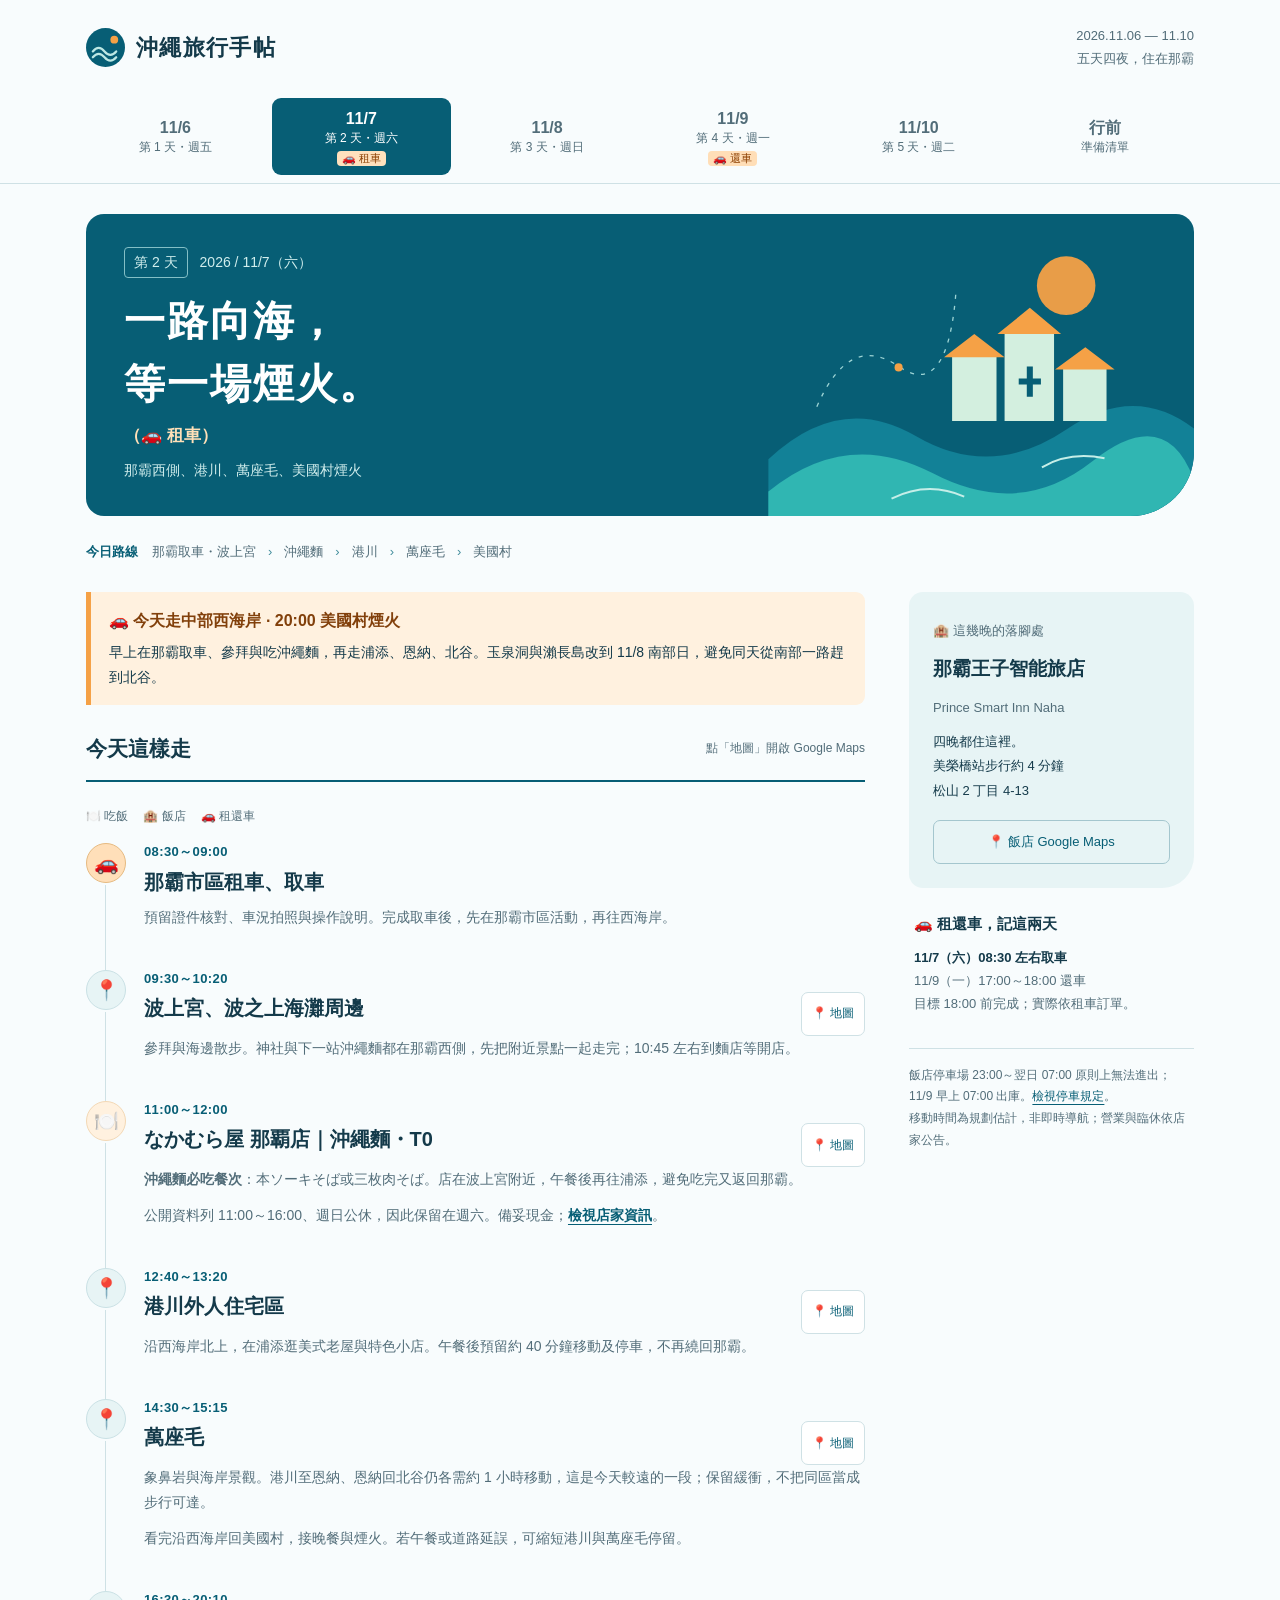
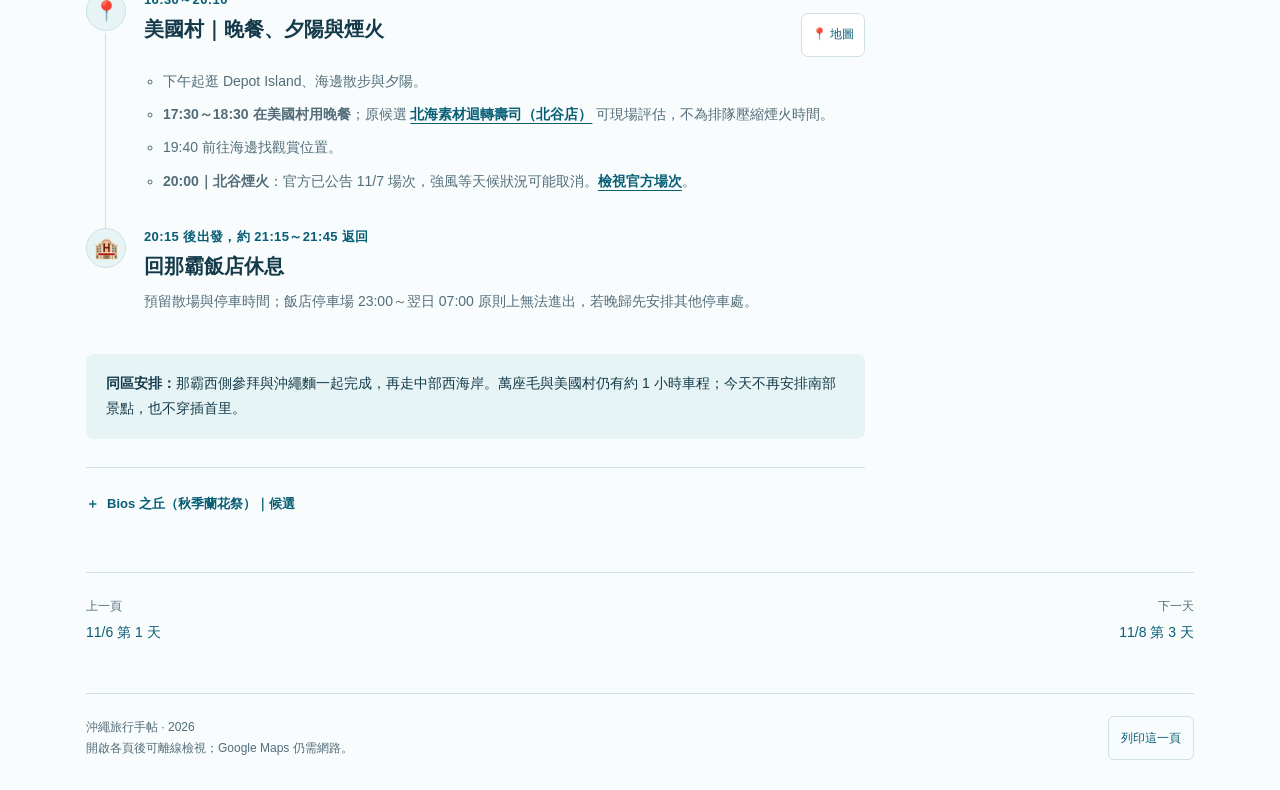
==== commit bcce3001: "Group itinerary by region and make Bios an alternative stop" ====
--- a/day-2.html
+++ b/day-2.html
@@ -1,2 +1,2 @@
 <!doctype html>
-<html lang="zh-TW"><head><meta charset="utf-8"><meta name="viewport" content="width=device-width,initial-scale=1,viewport-fit=cover"><meta name="theme-color" content="#075e75"><meta name="description" content="2026 年 11 月 6 日至 10 日沖繩五天四夜行程，包含 Google Maps、租還車提醒與行前準備清單。"><title>11/7 第 2 天｜沖繩旅行手帖</title><link rel="icon" href="./icon.svg" type="image/svg+xml"><link rel="apple-touch-icon" href="./icon.svg"><link rel="manifest" href="./manifest.webmanifest"><link rel="stylesheet" href="./style.css"><script defer src="./app.js"></script></head><body><a class="skip" href="#main">跳到主要內容</a><header class="shell masthead"><a class="brand" href="./index.html"><svg viewBox="0 0 40 40" aria-hidden="true"><circle cx="20" cy="20" r="20" fill="#075e75"/><circle cx="29" cy="12" r="4" fill="#f5a146"/><path d="M7 24q6-7 12 0t12 0M7 30q6-7 12 0t12 0" fill="none" stroke="#bde8e4" stroke-width="2.3" stroke-linecap="round"/></svg><strong>沖繩旅行手帖</strong></a><div class="trip-date"><span>2026.11.06 — 11.10</span><span>五天四夜，住在那霸</span></div></header><div class="day-nav-wrap"><nav class="shell day-nav" aria-label="選擇日期或行前準備"><a href="./index.html"><span class="num">11/6</span><small>第 1 天・週五</small></a><a href="./day-2.html" aria-current="page"><span class="num">11/7</span><small>第 2 天・週六</small><span class="car-dot">🚗 租車</span></a><a href="./day-3.html"><span class="num">11/8</span><small>第 3 天・週日</small></a><a href="./day-4.html"><span class="num">11/9</span><small>第 4 天・週一</small><span class="car-dot">🚗 還車</span></a><a href="./day-5.html"><span class="num">11/10</span><small>第 5 天・週二</small></a><a href="./prepare.html"><span class="num">行前</span><small>準備清單</small></a></nav></div><main id="main" class="shell"><section class="hero"><div class="hero-copy"><div class="hero-date"><b>第 2 天</b><span>2026 / 11/7（六）</span></div><h1>一路向海，<br>等一場煙火。<span class="return-tag">（🚗 租車）</span></h1><p>南部、瀨長島、港川、美國村煙火</p></div><svg class="hero-art" viewBox="0 0 350 300" aria-hidden="true"><circle cx="275" cy="67" r="29" fill="#f5a146" opacity=".95"/><path d="M-20 239Q51 172 126 216T276 209T416 221V330H-20" fill="#128197"/><path d="M-20 271Q57 208 143 253T301 241T401 258V330H-20" fill="#30b6b2"/><path d="M28 187q32-74 81-40t57-76" fill="none" stroke="#9bd3d4" stroke-width="1.3" stroke-dasharray="4 7"/><circle cx="109" cy="148" r="4" fill="#f5a146"/><g fill="#d3efdf"><path d="M162 136h44v65h-44zM214 113h49v88h-49zM272 148h43v53h-43z"/><path d="M154 138l30-23 30 23M207 115l32-26 31 26M264 150l30-22 29 22" fill="#f5a146"/></g><path d="M239 147v30m-11-15h22" stroke="#075e75" stroke-width="6"/><path d="M102 278q36-18 72-2m77-29q27-16 62-9" stroke="#c5eee8" fill="none" stroke-width="2"/></svg></section><div class="route" aria-label="今日路線"><span class="route-label">今日路線</span><span>那霸取車</span><i aria-hidden="true">›</i><span>玉泉洞</span><i aria-hidden="true">›</i><span>瀨長島</span><i aria-hidden="true">›</i><span>沖繩麵・波上宮</span><i aria-hidden="true">›</i><span>港川</span><i aria-hidden="true">›</i><span>美國村</span></div><div class="main-grid"><div><div class="notice"><strong>🚗 今天租車 · 08:30 左右取車</strong><p>那霸市區取車。晚上看完美國村煙火，開車回那霸飯店。</p></div><div class="section-heading"><h2>今天這樣走</h2><span>點「地圖」開啟 Google Maps</span></div><div class="legend"><span>🍽️ 吃飯</span><span>🏨 飯店</span><span>🚗 租還車</span></div><ol class="timeline"><li class="stop car"><span class="stop-icon" aria-hidden="true">🚗</span><div class="stop-time">08:30～09:00</div><div class="stop-title-row"><h3>那霸市區租車、取車</h3></div><div class="stop-body"><p>預留證件核對、車況拍照與操作說明。租車門市位置尚未確認，取車後依導航前往沖繩世界。</p></div></li><li class="stop place"><span class="stop-icon" aria-hidden="true">📍</span><div class="stop-time">09:45～11:45</div><div class="stop-title-row"><h3>沖繩世界（玉泉洞）</h3><a class="map-button" href="https://www.google.com/maps/search/?api=1&amp;query=%E3%81%8A%E3%81%8D%E3%81%AA%E3%82%8F%E3%83%AF%E3%83%BC%E3%83%AB%E3%83%89%20%E7%8E%89%E6%B3%89%E6%B4%9E%20%E6%B2%96%E7%B8%84%E7%9C%8C%E5%8D%97%E5%9F%8E%E5%B8%82%E7%8E%89%E5%9F%8E%E5%89%8D%E5%B7%9D1336" target="_blank" rel="noopener noreferrer" aria-label="沖繩世界（玉泉洞），開啟 Google Maps">📍 地圖</a></div><div class="stop-body"><p>鐘乳石洞、琉球古民家與 <strong>10:30 EISA 太鼓表演</strong>。入場後先確認表演動線，11:45 左右離園。</p></div></li><li class="stop place"><span class="stop-icon" aria-hidden="true">📍</span><div class="stop-time">12:20～13:00</div><div class="stop-title-row"><h3>瀨長島 Umikaji Terrace</h3><a class="map-button" href="https://www.google.com/maps/search/?api=1&amp;query=%E7%80%AC%E9%95%B7%E5%B3%B6%20%E3%82%A6%E3%83%9F%E3%82%AB%E3%82%B8%E3%83%86%E3%83%A9%E3%82%B9%20%E6%B2%96%E7%B8%84%E7%9C%8C%E8%B1%8A%E8%A6%8B%E5%9F%8E%E5%B8%82%E7%80%AC%E9%95%B7174-6" target="_blank" rel="noopener noreferrer" aria-label="瀨長島 Umikaji Terrace，開啟 Google Maps">📍 地圖</a></div><div class="stop-body"><p>白色海景商店街、拍照散步；午餐留給下一站的沖繩麵。</p></div></li><li class="stop meal"><span class="stop-icon" aria-hidden="true">🍽️</span><div class="stop-time">13:30～14:15</div><div class="stop-title-row"><h3>なかむら屋 那覇店｜沖繩麵・T0</h3><a class="map-button" href="https://www.google.com/maps/search/?api=1&amp;query=%E3%81%AA%E3%81%8B%E3%82%80%E3%82%89%E5%B1%8B%20%E9%82%A3%E8%A6%87%E5%BA%97%20%E6%B2%96%E7%B8%84%E7%9C%8C%E9%82%A3%E8%A6%87%E5%B8%82%E8%BE%BB2-28-3" target="_blank" rel="noopener noreferrer" aria-label="なかむら屋 那覇店｜沖繩麵・T0，開啟 Google Maps">📍 地圖</a></div><div class="stop-body"><p><strong>沖繩麵必吃餐次</strong>：本ソーキそば或三枚肉そば。店在波上宮附近，吃完接神社，減少繞路。</p><p>公開資料列 11:00～16:00、週日公休；這次排週六。備妥現金；若午餐排隊較久，縮短港川停留，保留美國村晚餐與煙火時間。<a href="https://tabelog.com/okinawa/A4701/A470101/47028082/" target="_blank" rel="noopener noreferrer">檢視店家資訊</a>。</p></div></li><li class="stop place"><span class="stop-icon" aria-hidden="true">📍</span><div class="stop-time">14:30～15:00</div><div class="stop-title-row"><h3>波上宮</h3><a class="map-button" href="https://www.google.com/maps/search/?api=1&amp;query=%E6%B3%A2%E4%B8%8A%E5%AE%AE%20%E6%B2%96%E7%B8%84%E7%9C%8C%E9%82%A3%E8%A6%87%E5%B8%82%E8%8B%A5%E7%8B%AD1-25-11" target="_blank" rel="noopener noreferrer" aria-label="波上宮，開啟 Google Maps">📍 地圖</a></div><div class="stop-body"><p>參拜、海景拍照；波之上海灘視時間短暫停留。</p></div></li><li class="stop place"><span class="stop-icon" aria-hidden="true">📍</span><div class="stop-time">15:40～16:20</div><div class="stop-title-row"><h3>港川外人住宅區</h3><a class="map-button" href="https://www.google.com/maps/search/?api=1&amp;query=%E6%B8%AF%E5%B7%9D%E5%A4%96%E4%BA%BA%E4%BD%8F%E5%AE%85%20%E6%B2%96%E7%B8%84%E7%9C%8C%E6%B5%A6%E6%B7%BB%E5%B8%82%E6%B8%AF%E5%B7%9D2%E4%B8%81%E7%9B%AE" target="_blank" rel="noopener noreferrer" aria-label="港川外人住宅區，開啟 Google Maps">📍 地圖</a></div><div class="stop-body"><p>美式老屋與特色小店。從那霸往北谷途中停留，16:20 左右離開，另留開車及找車位時間。</p></div></li><li class="stop place"><span class="stop-icon" aria-hidden="true">📍</span><div class="stop-time">17:10～20:10</div><div class="stop-title-row"><h3>美國村｜晚餐、夕陽與煙火</h3><a class="map-button" href="https://www.google.com/maps/search/?api=1&amp;query=%E3%82%A2%E3%83%A1%E3%83%AA%E3%82%AB%E3%83%B3%E3%83%93%E3%83%AC%E3%83%83%E3%82%B8%20%E6%B2%96%E7%B8%84%E7%9C%8C%E4%B8%AD%E9%A0%AD%E9%83%A1%E5%8C%97%E8%B0%B7%E7%94%BA%E7%BE%8E%E6%B5%9C" target="_blank" rel="noopener noreferrer" aria-label="美國村｜晚餐、夕陽與煙火，開啟 Google Maps">📍 地圖</a></div><div class="stop-body"><ul><li>17:10 起逛 Depot Island、海邊散步與夕陽。</li><li><strong>17:30～18:30 在美國村用晚餐</strong>；原候選 <a href="https://www.google.com/maps/search/?api=1&amp;query=%E5%9B%9E%E8%BB%A2%E5%AF%BF%E5%8F%B8%20%E5%8C%97%E6%B5%B7%E7%B4%A0%E6%9D%90%20%E5%8C%97%E8%B0%B7%E5%BA%97%20%E3%83%AC%E3%82%AF%E3%83%BC%E6%B2%96%E7%B8%84%E5%8C%97%E8%B0%B7%E3%82%B9%E3%83%91%E3%83%AA%E3%82%BE%E3%83%BC%E3%83%88" target="_blank" rel="noopener noreferrer">北海素材迴轉壽司（北谷店）</a> 可現場評估，不為排隊壓縮煙火時間。</li><li>19:40 前往海邊找觀賞位置。</li><li><strong>20:00｜北谷煙火</strong>：官方已公告 11/7 場次，強風等天候狀況可能取消。<a href="https://www.depot-island.co.jp/１１月北谷花火スケジュール/" target="_blank" rel="noopener noreferrer">檢視官方場次</a>。</li></ul></div></li><li class="stop hotel"><span class="stop-icon" aria-hidden="true">🏨</span><div class="stop-time">20:15 後出發，約 21:15～21:45 返回</div><div class="stop-title-row"><h3>回那霸飯店休息</h3></div><div class="stop-body"><p>預留散場與停車時間；飯店停車場 23:00～翌日 07:00 原則上無法進出，若晚歸先安排其他停車處。</p></div></li></ol><div class="day-note"><p><strong>今天重點：</strong>沖繩麵是正式午餐，美國村留一頓晚餐。開車、停車及候位時間已分開預留；移動時間是規劃估計，非即時導航。</p></div><details class="candidates"><summary>T0 候補：Egg me time. 蛋包飯</summary><p><a href="https://www.google.com/maps/search/?api=1&amp;query=egg%20me%20time.%20%E6%B2%96%E7%B8%84%E7%9C%8C%E8%B1%8A%E8%A6%8B%E5%9F%8E%E5%B8%82%E5%90%8D%E5%98%89%E5%9C%B0169-1" target="_blank" rel="noopener noreferrer">Egg me time. 蛋包飯</a> 位於豐見城，適合南部路線；這版先保留指定的沖繩麵，不另加第二份午餐。若改選蛋包飯，須同步另排沖繩麵餐次。公開營業資料有出入，先查 <a href="https://www.instagram.com/metime_egg/" target="_blank" rel="noopener noreferrer">店家公告</a> 再調整。</p></details></div><aside class="aside" aria-label="住宿與租車資訊"><section class="stay-panel"><span class="mini">🏨 這幾晚的落腳處</span><h2>那霸王子智能旅店</h2><span class="mini" lang="en">Prince Smart Inn Naha</span><p>四晚都住這裡。<br>美榮橋站步行約 4 分鐘<br>松山 2 丁目 4-13</p><a class="map-button" target="_blank" rel="noopener noreferrer" href="https://www.google.com/maps/search/?api=1&amp;query=Prince%20Smart%20Inn%20Naha%20%E6%B2%96%E7%B8%84%E7%9C%8C%E9%82%A3%E8%A6%87%E5%B8%82%E6%9D%BE%E5%B1%B12%E4%B8%81%E7%9B%AE4-13">📍 飯店 Google Maps</a></section><section class="transport"><h2>🚗 租還車，記這兩天</h2><p><strong>11/7（六）08:30 左右取車</strong><br>11/9（一）17:00～18:00 還車<br>目標 18:00 前完成；實際依租車訂單。</p></section><p class="hint">飯店停車場 23:00～翌日 07:00 原則上無法進出；11/9 早上 07:00 出庫。<a href="https://www.princehotels.co.jp/psi/naha/faq/" target="_blank" rel="noopener noreferrer">檢視停車規定</a>。<br>移動時間為規劃估計，非即時導航；營業與臨休依店家公告。</p></aside></div><nav class="pagination" aria-label="前後頁面"><a href="./index.html"><small>上一頁</small>11/6 第 1 天</a><a href="./day-3.html"><small>下一天</small>11/8 第 3 天</a></nav><footer class="footer"><span>沖繩旅行手帖 · 2026<br>開啟各頁後可離線檢視；Google Maps 仍需網路。</span><button class="print-button" data-print hidden>列印這一頁</button></footer></main></body></html>+<html lang="zh-TW"><head><meta charset="utf-8"><meta name="viewport" content="width=device-width,initial-scale=1,viewport-fit=cover"><meta name="theme-color" content="#075e75"><meta name="description" content="2026 年 11 月 6 日至 10 日沖繩五天四夜行程，包含 Google Maps、租還車提醒與行前準備清單。"><title>11/7 第 2 天｜沖繩旅行手帖</title><link rel="icon" href="./icon.svg" type="image/svg+xml"><link rel="apple-touch-icon" href="./icon.svg"><link rel="manifest" href="./manifest.webmanifest"><link rel="stylesheet" href="./style.css"><script defer src="./app.js"></script></head><body><a class="skip" href="#main">跳到主要內容</a><header class="shell masthead"><a class="brand" href="./index.html"><svg viewBox="0 0 40 40" aria-hidden="true"><circle cx="20" cy="20" r="20" fill="#075e75"/><circle cx="29" cy="12" r="4" fill="#f5a146"/><path d="M7 24q6-7 12 0t12 0M7 30q6-7 12 0t12 0" fill="none" stroke="#bde8e4" stroke-width="2.3" stroke-linecap="round"/></svg><strong>沖繩旅行手帖</strong></a><div class="trip-date"><span>2026.11.06 — 11.10</span><span>五天四夜，住在那霸</span></div></header><div class="day-nav-wrap"><nav class="shell day-nav" aria-label="選擇日期或行前準備"><a href="./index.html"><span class="num">11/6</span><small>第 1 天・週五</small></a><a href="./day-2.html" aria-current="page"><span class="num">11/7</span><small>第 2 天・週六</small><span class="car-dot">🚗 租車</span></a><a href="./day-3.html"><span class="num">11/8</span><small>第 3 天・週日</small></a><a href="./day-4.html"><span class="num">11/9</span><small>第 4 天・週一</small><span class="car-dot">🚗 還車</span></a><a href="./day-5.html"><span class="num">11/10</span><small>第 5 天・週二</small></a><a href="./prepare.html"><span class="num">行前</span><small>準備清單</small></a></nav></div><main id="main" class="shell"><section class="hero"><div class="hero-copy"><div class="hero-date"><b>第 2 天</b><span>2026 / 11/7（六）</span></div><h1>一路向海，<br>等一場煙火。<span class="return-tag">（🚗 租車）</span></h1><p>那霸西側、港川、萬座毛、美國村煙火</p></div><svg class="hero-art" viewBox="0 0 350 300" aria-hidden="true"><circle cx="275" cy="67" r="29" fill="#f5a146" opacity=".95"/><path d="M-20 239Q51 172 126 216T276 209T416 221V330H-20" fill="#128197"/><path d="M-20 271Q57 208 143 253T301 241T401 258V330H-20" fill="#30b6b2"/><path d="M28 187q32-74 81-40t57-76" fill="none" stroke="#9bd3d4" stroke-width="1.3" stroke-dasharray="4 7"/><circle cx="109" cy="148" r="4" fill="#f5a146"/><g fill="#d3efdf"><path d="M162 136h44v65h-44zM214 113h49v88h-49zM272 148h43v53h-43z"/><path d="M154 138l30-23 30 23M207 115l32-26 31 26M264 150l30-22 29 22" fill="#f5a146"/></g><path d="M239 147v30m-11-15h22" stroke="#075e75" stroke-width="6"/><path d="M102 278q36-18 72-2m77-29q27-16 62-9" stroke="#c5eee8" fill="none" stroke-width="2"/></svg></section><div class="route" aria-label="今日路線"><span class="route-label">今日路線</span><span>那霸取車・波上宮</span><i aria-hidden="true">›</i><span>沖繩麵</span><i aria-hidden="true">›</i><span>港川</span><i aria-hidden="true">›</i><span>萬座毛</span><i aria-hidden="true">›</i><span>美國村</span></div><div class="main-grid"><div><div class="notice"><strong>🚗 今天走中部西海岸 · 20:00 美國村煙火</strong><p>早上在那霸取車、參拜與吃沖繩麵，再走浦添、恩納、北谷。玉泉洞與瀨長島改到 11/8 南部日，避免同天從南部一路趕到北谷。</p></div><div class="section-heading"><h2>今天這樣走</h2><span>點「地圖」開啟 Google Maps</span></div><div class="legend"><span>🍽️ 吃飯</span><span>🏨 飯店</span><span>🚗 租還車</span></div><ol class="timeline"><li class="stop car"><span class="stop-icon" aria-hidden="true">🚗</span><div class="stop-time">08:30～09:00</div><div class="stop-title-row"><h3>那霸市區租車、取車</h3></div><div class="stop-body"><p>預留證件核對、車況拍照與操作說明。完成取車後，先在那霸市區活動，再往西海岸。</p></div></li><li class="stop place"><span class="stop-icon" aria-hidden="true">📍</span><div class="stop-time">09:30～10:20</div><div class="stop-title-row"><h3>波上宮、波之上海灘周邊</h3><a class="map-button" href="https://www.google.com/maps/search/?api=1&amp;query=%E6%B3%A2%E4%B8%8A%E5%AE%AE%20%E6%B2%96%E7%B8%84%E7%9C%8C%E9%82%A3%E8%A6%87%E5%B8%82%E8%8B%A5%E7%8B%AD1-25-11" target="_blank" rel="noopener noreferrer" aria-label="波上宮、波之上海灘周邊，開啟 Google Maps">📍 地圖</a></div><div class="stop-body"><p>參拜與海邊散步。神社與下一站沖繩麵都在那霸西側，先把附近景點一起走完；10:45 左右到麵店等開店。</p></div></li><li class="stop meal"><span class="stop-icon" aria-hidden="true">🍽️</span><div class="stop-time">11:00～12:00</div><div class="stop-title-row"><h3>なかむら屋 那覇店｜沖繩麵・T0</h3><a class="map-button" href="https://www.google.com/maps/search/?api=1&amp;query=%E3%81%AA%E3%81%8B%E3%82%80%E3%82%89%E5%B1%8B%20%E9%82%A3%E8%A6%87%E5%BA%97%20%E6%B2%96%E7%B8%84%E7%9C%8C%E9%82%A3%E8%A6%87%E5%B8%82%E8%BE%BB2-28-3" target="_blank" rel="noopener noreferrer" aria-label="なかむら屋 那覇店｜沖繩麵・T0，開啟 Google Maps">📍 地圖</a></div><div class="stop-body"><p><strong>沖繩麵必吃餐次</strong>：本ソーキそば或三枚肉そば。店在波上宮附近，午餐後再往浦添，避免吃完又返回那霸。</p><p>公開資料列 11:00～16:00、週日公休，因此保留在週六。備妥現金；<a href="https://tabelog.com/okinawa/A4701/A470101/47028082/" target="_blank" rel="noopener noreferrer">檢視店家資訊</a>。</p></div></li><li class="stop place"><span class="stop-icon" aria-hidden="true">📍</span><div class="stop-time">12:40～13:20</div><div class="stop-title-row"><h3>港川外人住宅區</h3><a class="map-button" href="https://www.google.com/maps/search/?api=1&amp;query=%E6%B8%AF%E5%B7%9D%E5%A4%96%E4%BA%BA%E4%BD%8F%E5%AE%85%20%E6%B2%96%E7%B8%84%E7%9C%8C%E6%B5%A6%E6%B7%BB%E5%B8%82%E6%B8%AF%E5%B7%9D2%E4%B8%81%E7%9B%AE" target="_blank" rel="noopener noreferrer" aria-label="港川外人住宅區，開啟 Google Maps">📍 地圖</a></div><div class="stop-body"><p>沿西海岸北上，在浦添逛美式老屋與特色小店。午餐後預留約 40 分鐘移動及停車，不再繞回那霸。</p></div></li><li class="stop place"><span class="stop-icon" aria-hidden="true">📍</span><div class="stop-time">14:30～15:15</div><div class="stop-title-row"><h3>萬座毛</h3><a class="map-button" href="https://www.google.com/maps/search/?api=1&amp;query=%E4%B8%87%E5%BA%A7%E6%AF%9B%20%E6%B2%96%E7%B8%84%E7%9C%8C%E5%9B%BD%E9%A0%AD%E9%83%A1%E6%81%A9%E7%B4%8D%E6%9D%91%E6%81%A9%E7%B4%8D" target="_blank" rel="noopener noreferrer" aria-label="萬座毛，開啟 Google Maps">📍 地圖</a></div><div class="stop-body"><p>象鼻岩與海岸景觀。港川至恩納、恩納回北谷仍各需約 1 小時移動，這是今天較遠的一段；保留緩衝，不把同區當成步行可達。</p><p>看完沿西海岸回美國村，接晚餐與煙火。若午餐或道路延誤，可縮短港川與萬座毛停留。</p></div></li><li class="stop place"><span class="stop-icon" aria-hidden="true">📍</span><div class="stop-time">16:30～20:10</div><div class="stop-title-row"><h3>美國村｜晚餐、夕陽與煙火</h3><a class="map-button" href="https://www.google.com/maps/search/?api=1&amp;query=%E3%82%A2%E3%83%A1%E3%83%AA%E3%82%AB%E3%83%B3%E3%83%93%E3%83%AC%E3%83%83%E3%82%B8%20%E6%B2%96%E7%B8%84%E7%9C%8C%E4%B8%AD%E9%A0%AD%E9%83%A1%E5%8C%97%E8%B0%B7%E7%94%BA%E7%BE%8E%E6%B5%9C" target="_blank" rel="noopener noreferrer" aria-label="美國村｜晚餐、夕陽與煙火，開啟 Google Maps">📍 地圖</a></div><div class="stop-body"><ul><li>下午起逛 Depot Island、海邊散步與夕陽。</li><li><strong>17:30～18:30 在美國村用晚餐</strong>；原候選 <a href="https://www.google.com/maps/search/?api=1&amp;query=%E5%9B%9E%E8%BB%A2%E5%AF%BF%E5%8F%B8%20%E5%8C%97%E6%B5%B7%E7%B4%A0%E6%9D%90%20%E5%8C%97%E8%B0%B7%E5%BA%97%20%E3%83%AC%E3%82%AF%E3%83%BC%E6%B2%96%E7%B8%84%E5%8C%97%E8%B0%B7%E3%82%B9%E3%83%91%E3%83%AA%E3%82%BE%E3%83%BC%E3%83%88" target="_blank" rel="noopener noreferrer">北海素材迴轉壽司（北谷店）</a> 可現場評估，不為排隊壓縮煙火時間。</li><li>19:40 前往海邊找觀賞位置。</li><li><strong>20:00｜北谷煙火</strong>：官方已公告 11/7 場次，強風等天候狀況可能取消。<a href="https://www.depot-island.co.jp/１１月北谷花火スケジュール/" target="_blank" rel="noopener noreferrer">檢視官方場次</a>。</li></ul></div></li><li class="stop hotel"><span class="stop-icon" aria-hidden="true">🏨</span><div class="stop-time">20:15 後出發，約 21:15～21:45 返回</div><div class="stop-title-row"><h3>回那霸飯店休息</h3></div><div class="stop-body"><p>預留散場與停車時間；飯店停車場 23:00～翌日 07:00 原則上無法進出，若晚歸先安排其他停車處。</p></div></li></ol><div class="day-note"><p><strong>同區安排：</strong>那霸西側參拜與沖繩麵一起完成，再走中部西海岸。萬座毛與美國村仍有約 1 小時車程；今天不再安排南部景點，也不穿插首里。</p></div><details class="candidates"><summary>Bios 之丘（秋季蘭花祭）｜候選</summary><p><a href="https://www.google.com/maps/search/?api=1&amp;query=%E3%83%93%E3%82%AA%E3%82%B9%E3%81%AE%E4%B8%98%20%E6%B2%96%E7%B8%84%E7%9C%8C%E3%81%86%E3%82%8B%E3%81%BE%E5%B8%82%E7%9F%B3%E5%B7%9D%E5%98%89%E6%89%8B%E8%8B%85961-30" target="_blank" rel="noopener noreferrer">Bios 之丘（秋季蘭花祭）</a> 屬於中部，<strong>只作為今天萬座毛的替代選項</strong>，不再疊加到主線，也不放進 11/8 那霸、南部日。</p><p>若改選 Bios，可安排約 14:20～15:50 賞花散步，再前往美國村；原本的萬座毛就取消。最晚入園 16:15、17:30 閉園，乘船依候位時間決定。<a href="https://www.bios-hill.co.jp/price/" target="_blank" rel="noopener noreferrer">檢視園區資訊</a>。</p></details></div><aside class="aside" aria-label="住宿與租車資訊"><section class="stay-panel"><span class="mini">🏨 這幾晚的落腳處</span><h2>那霸王子智能旅店</h2><span class="mini" lang="en">Prince Smart Inn Naha</span><p>四晚都住這裡。<br>美榮橋站步行約 4 分鐘<br>松山 2 丁目 4-13</p><a class="map-button" target="_blank" rel="noopener noreferrer" href="https://www.google.com/maps/search/?api=1&amp;query=Prince%20Smart%20Inn%20Naha%20%E6%B2%96%E7%B8%84%E7%9C%8C%E9%82%A3%E8%A6%87%E5%B8%82%E6%9D%BE%E5%B1%B12%E4%B8%81%E7%9B%AE4-13">📍 飯店 Google Maps</a></section><section class="transport"><h2>🚗 租還車，記這兩天</h2><p><strong>11/7（六）08:30 左右取車</strong><br>11/9（一）17:00～18:00 還車<br>目標 18:00 前完成；實際依租車訂單。</p></section><p class="hint">飯店停車場 23:00～翌日 07:00 原則上無法進出；11/9 早上 07:00 出庫。<a href="https://www.princehotels.co.jp/psi/naha/faq/" target="_blank" rel="noopener noreferrer">檢視停車規定</a>。<br>移動時間為規劃估計，非即時導航；營業與臨休依店家公告。</p></aside></div><nav class="pagination" aria-label="前後頁面"><a href="./index.html"><small>上一頁</small>11/6 第 1 天</a><a href="./day-3.html"><small>下一天</small>11/8 第 3 天</a></nav><footer class="footer"><span>沖繩旅行手帖 · 2026<br>開啟各頁後可離線檢視；Google Maps 仍需網路。</span><button class="print-button" data-print hidden>列印這一頁</button></footer></main></body></html>
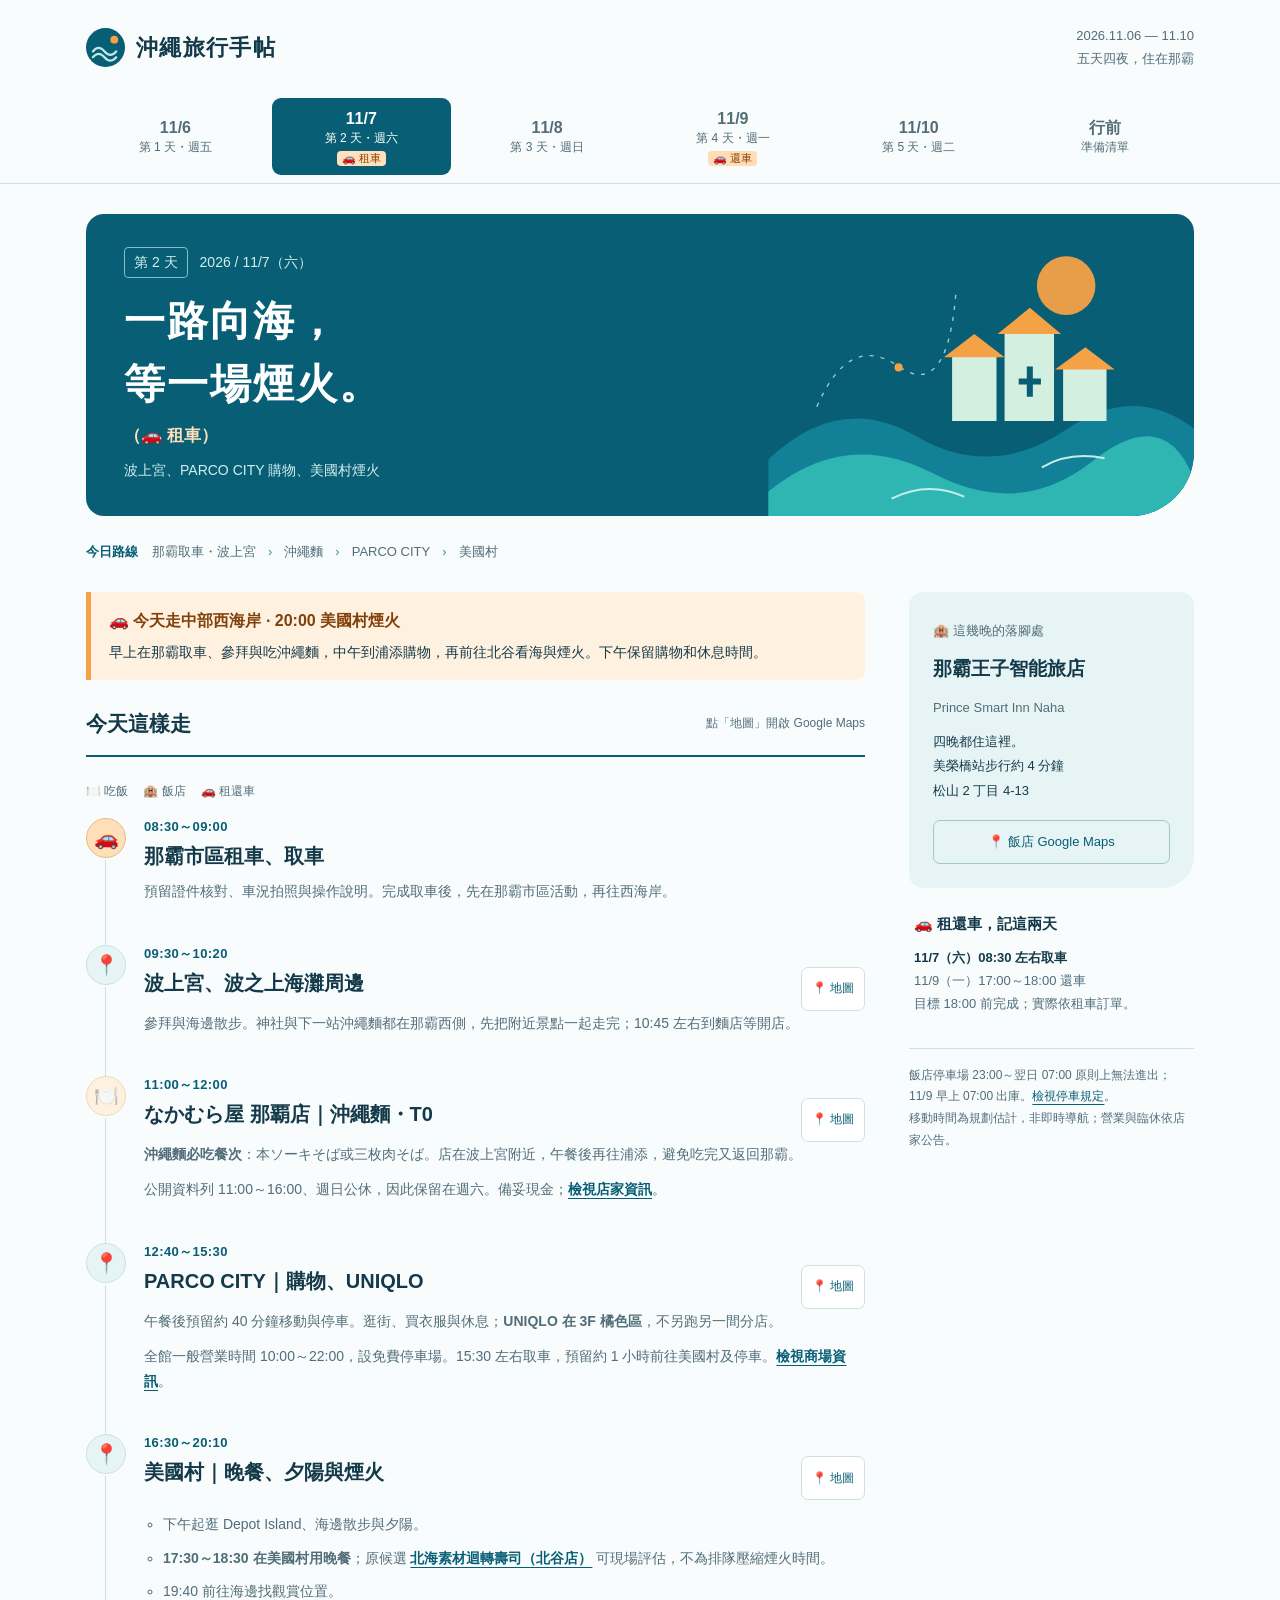
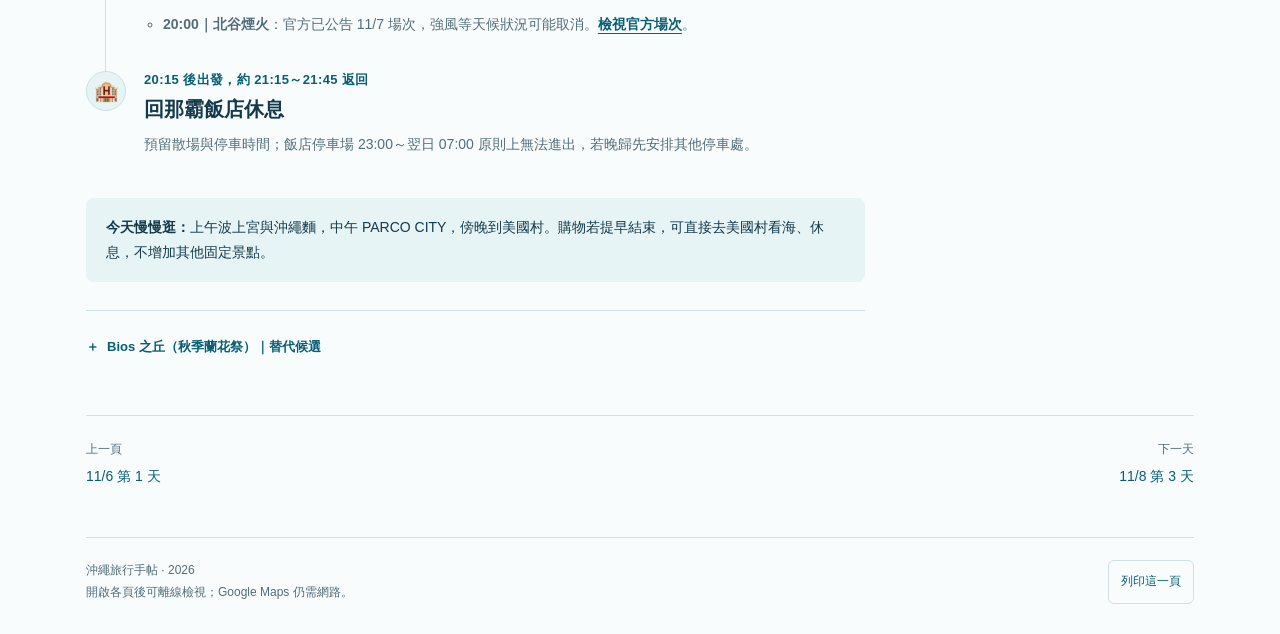
==== commit f6e4b23a: "Simplify sightseeing and add Parco and DFS shopping" ====
--- a/day-2.html
+++ b/day-2.html
@@ -1,2 +1,2 @@
 <!doctype html>
-<html lang="zh-TW"><head><meta charset="utf-8"><meta name="viewport" content="width=device-width,initial-scale=1,viewport-fit=cover"><meta name="theme-color" content="#075e75"><meta name="description" content="2026 年 11 月 6 日至 10 日沖繩五天四夜行程，包含 Google Maps、租還車提醒與行前準備清單。"><title>11/7 第 2 天｜沖繩旅行手帖</title><link rel="icon" href="./icon.svg" type="image/svg+xml"><link rel="apple-touch-icon" href="./icon.svg"><link rel="manifest" href="./manifest.webmanifest"><link rel="stylesheet" href="./style.css"><script defer src="./app.js"></script></head><body><a class="skip" href="#main">跳到主要內容</a><header class="shell masthead"><a class="brand" href="./index.html"><svg viewBox="0 0 40 40" aria-hidden="true"><circle cx="20" cy="20" r="20" fill="#075e75"/><circle cx="29" cy="12" r="4" fill="#f5a146"/><path d="M7 24q6-7 12 0t12 0M7 30q6-7 12 0t12 0" fill="none" stroke="#bde8e4" stroke-width="2.3" stroke-linecap="round"/></svg><strong>沖繩旅行手帖</strong></a><div class="trip-date"><span>2026.11.06 — 11.10</span><span>五天四夜，住在那霸</span></div></header><div class="day-nav-wrap"><nav class="shell day-nav" aria-label="選擇日期或行前準備"><a href="./index.html"><span class="num">11/6</span><small>第 1 天・週五</small></a><a href="./day-2.html" aria-current="page"><span class="num">11/7</span><small>第 2 天・週六</small><span class="car-dot">🚗 租車</span></a><a href="./day-3.html"><span class="num">11/8</span><small>第 3 天・週日</small></a><a href="./day-4.html"><span class="num">11/9</span><small>第 4 天・週一</small><span class="car-dot">🚗 還車</span></a><a href="./day-5.html"><span class="num">11/10</span><small>第 5 天・週二</small></a><a href="./prepare.html"><span class="num">行前</span><small>準備清單</small></a></nav></div><main id="main" class="shell"><section class="hero"><div class="hero-copy"><div class="hero-date"><b>第 2 天</b><span>2026 / 11/7（六）</span></div><h1>一路向海，<br>等一場煙火。<span class="return-tag">（🚗 租車）</span></h1><p>那霸西側、港川、萬座毛、美國村煙火</p></div><svg class="hero-art" viewBox="0 0 350 300" aria-hidden="true"><circle cx="275" cy="67" r="29" fill="#f5a146" opacity=".95"/><path d="M-20 239Q51 172 126 216T276 209T416 221V330H-20" fill="#128197"/><path d="M-20 271Q57 208 143 253T301 241T401 258V330H-20" fill="#30b6b2"/><path d="M28 187q32-74 81-40t57-76" fill="none" stroke="#9bd3d4" stroke-width="1.3" stroke-dasharray="4 7"/><circle cx="109" cy="148" r="4" fill="#f5a146"/><g fill="#d3efdf"><path d="M162 136h44v65h-44zM214 113h49v88h-49zM272 148h43v53h-43z"/><path d="M154 138l30-23 30 23M207 115l32-26 31 26M264 150l30-22 29 22" fill="#f5a146"/></g><path d="M239 147v30m-11-15h22" stroke="#075e75" stroke-width="6"/><path d="M102 278q36-18 72-2m77-29q27-16 62-9" stroke="#c5eee8" fill="none" stroke-width="2"/></svg></section><div class="route" aria-label="今日路線"><span class="route-label">今日路線</span><span>那霸取車・波上宮</span><i aria-hidden="true">›</i><span>沖繩麵</span><i aria-hidden="true">›</i><span>港川</span><i aria-hidden="true">›</i><span>萬座毛</span><i aria-hidden="true">›</i><span>美國村</span></div><div class="main-grid"><div><div class="notice"><strong>🚗 今天走中部西海岸 · 20:00 美國村煙火</strong><p>早上在那霸取車、參拜與吃沖繩麵，再走浦添、恩納、北谷。玉泉洞與瀨長島改到 11/8 南部日，避免同天從南部一路趕到北谷。</p></div><div class="section-heading"><h2>今天這樣走</h2><span>點「地圖」開啟 Google Maps</span></div><div class="legend"><span>🍽️ 吃飯</span><span>🏨 飯店</span><span>🚗 租還車</span></div><ol class="timeline"><li class="stop car"><span class="stop-icon" aria-hidden="true">🚗</span><div class="stop-time">08:30～09:00</div><div class="stop-title-row"><h3>那霸市區租車、取車</h3></div><div class="stop-body"><p>預留證件核對、車況拍照與操作說明。完成取車後，先在那霸市區活動，再往西海岸。</p></div></li><li class="stop place"><span class="stop-icon" aria-hidden="true">📍</span><div class="stop-time">09:30～10:20</div><div class="stop-title-row"><h3>波上宮、波之上海灘周邊</h3><a class="map-button" href="https://www.google.com/maps/search/?api=1&amp;query=%E6%B3%A2%E4%B8%8A%E5%AE%AE%20%E6%B2%96%E7%B8%84%E7%9C%8C%E9%82%A3%E8%A6%87%E5%B8%82%E8%8B%A5%E7%8B%AD1-25-11" target="_blank" rel="noopener noreferrer" aria-label="波上宮、波之上海灘周邊，開啟 Google Maps">📍 地圖</a></div><div class="stop-body"><p>參拜與海邊散步。神社與下一站沖繩麵都在那霸西側，先把附近景點一起走完；10:45 左右到麵店等開店。</p></div></li><li class="stop meal"><span class="stop-icon" aria-hidden="true">🍽️</span><div class="stop-time">11:00～12:00</div><div class="stop-title-row"><h3>なかむら屋 那覇店｜沖繩麵・T0</h3><a class="map-button" href="https://www.google.com/maps/search/?api=1&amp;query=%E3%81%AA%E3%81%8B%E3%82%80%E3%82%89%E5%B1%8B%20%E9%82%A3%E8%A6%87%E5%BA%97%20%E6%B2%96%E7%B8%84%E7%9C%8C%E9%82%A3%E8%A6%87%E5%B8%82%E8%BE%BB2-28-3" target="_blank" rel="noopener noreferrer" aria-label="なかむら屋 那覇店｜沖繩麵・T0，開啟 Google Maps">📍 地圖</a></div><div class="stop-body"><p><strong>沖繩麵必吃餐次</strong>：本ソーキそば或三枚肉そば。店在波上宮附近，午餐後再往浦添，避免吃完又返回那霸。</p><p>公開資料列 11:00～16:00、週日公休，因此保留在週六。備妥現金；<a href="https://tabelog.com/okinawa/A4701/A470101/47028082/" target="_blank" rel="noopener noreferrer">檢視店家資訊</a>。</p></div></li><li class="stop place"><span class="stop-icon" aria-hidden="true">📍</span><div class="stop-time">12:40～13:20</div><div class="stop-title-row"><h3>港川外人住宅區</h3><a class="map-button" href="https://www.google.com/maps/search/?api=1&amp;query=%E6%B8%AF%E5%B7%9D%E5%A4%96%E4%BA%BA%E4%BD%8F%E5%AE%85%20%E6%B2%96%E7%B8%84%E7%9C%8C%E6%B5%A6%E6%B7%BB%E5%B8%82%E6%B8%AF%E5%B7%9D2%E4%B8%81%E7%9B%AE" target="_blank" rel="noopener noreferrer" aria-label="港川外人住宅區，開啟 Google Maps">📍 地圖</a></div><div class="stop-body"><p>沿西海岸北上，在浦添逛美式老屋與特色小店。午餐後預留約 40 分鐘移動及停車，不再繞回那霸。</p></div></li><li class="stop place"><span class="stop-icon" aria-hidden="true">📍</span><div class="stop-time">14:30～15:15</div><div class="stop-title-row"><h3>萬座毛</h3><a class="map-button" href="https://www.google.com/maps/search/?api=1&amp;query=%E4%B8%87%E5%BA%A7%E6%AF%9B%20%E6%B2%96%E7%B8%84%E7%9C%8C%E5%9B%BD%E9%A0%AD%E9%83%A1%E6%81%A9%E7%B4%8D%E6%9D%91%E6%81%A9%E7%B4%8D" target="_blank" rel="noopener noreferrer" aria-label="萬座毛，開啟 Google Maps">📍 地圖</a></div><div class="stop-body"><p>象鼻岩與海岸景觀。港川至恩納、恩納回北谷仍各需約 1 小時移動，這是今天較遠的一段；保留緩衝，不把同區當成步行可達。</p><p>看完沿西海岸回美國村，接晚餐與煙火。若午餐或道路延誤，可縮短港川與萬座毛停留。</p></div></li><li class="stop place"><span class="stop-icon" aria-hidden="true">📍</span><div class="stop-time">16:30～20:10</div><div class="stop-title-row"><h3>美國村｜晚餐、夕陽與煙火</h3><a class="map-button" href="https://www.google.com/maps/search/?api=1&amp;query=%E3%82%A2%E3%83%A1%E3%83%AA%E3%82%AB%E3%83%B3%E3%83%93%E3%83%AC%E3%83%83%E3%82%B8%20%E6%B2%96%E7%B8%84%E7%9C%8C%E4%B8%AD%E9%A0%AD%E9%83%A1%E5%8C%97%E8%B0%B7%E7%94%BA%E7%BE%8E%E6%B5%9C" target="_blank" rel="noopener noreferrer" aria-label="美國村｜晚餐、夕陽與煙火，開啟 Google Maps">📍 地圖</a></div><div class="stop-body"><ul><li>下午起逛 Depot Island、海邊散步與夕陽。</li><li><strong>17:30～18:30 在美國村用晚餐</strong>；原候選 <a href="https://www.google.com/maps/search/?api=1&amp;query=%E5%9B%9E%E8%BB%A2%E5%AF%BF%E5%8F%B8%20%E5%8C%97%E6%B5%B7%E7%B4%A0%E6%9D%90%20%E5%8C%97%E8%B0%B7%E5%BA%97%20%E3%83%AC%E3%82%AF%E3%83%BC%E6%B2%96%E7%B8%84%E5%8C%97%E8%B0%B7%E3%82%B9%E3%83%91%E3%83%AA%E3%82%BE%E3%83%BC%E3%83%88" target="_blank" rel="noopener noreferrer">北海素材迴轉壽司（北谷店）</a> 可現場評估，不為排隊壓縮煙火時間。</li><li>19:40 前往海邊找觀賞位置。</li><li><strong>20:00｜北谷煙火</strong>：官方已公告 11/7 場次，強風等天候狀況可能取消。<a href="https://www.depot-island.co.jp/１１月北谷花火スケジュール/" target="_blank" rel="noopener noreferrer">檢視官方場次</a>。</li></ul></div></li><li class="stop hotel"><span class="stop-icon" aria-hidden="true">🏨</span><div class="stop-time">20:15 後出發，約 21:15～21:45 返回</div><div class="stop-title-row"><h3>回那霸飯店休息</h3></div><div class="stop-body"><p>預留散場與停車時間；飯店停車場 23:00～翌日 07:00 原則上無法進出，若晚歸先安排其他停車處。</p></div></li></ol><div class="day-note"><p><strong>同區安排：</strong>那霸西側參拜與沖繩麵一起完成，再走中部西海岸。萬座毛與美國村仍有約 1 小時車程；今天不再安排南部景點，也不穿插首里。</p></div><details class="candidates"><summary>Bios 之丘（秋季蘭花祭）｜候選</summary><p><a href="https://www.google.com/maps/search/?api=1&amp;query=%E3%83%93%E3%82%AA%E3%82%B9%E3%81%AE%E4%B8%98%20%E6%B2%96%E7%B8%84%E7%9C%8C%E3%81%86%E3%82%8B%E3%81%BE%E5%B8%82%E7%9F%B3%E5%B7%9D%E5%98%89%E6%89%8B%E8%8B%85961-30" target="_blank" rel="noopener noreferrer">Bios 之丘（秋季蘭花祭）</a> 屬於中部，<strong>只作為今天萬座毛的替代選項</strong>，不再疊加到主線，也不放進 11/8 那霸、南部日。</p><p>若改選 Bios，可安排約 14:20～15:50 賞花散步，再前往美國村；原本的萬座毛就取消。最晚入園 16:15、17:30 閉園，乘船依候位時間決定。<a href="https://www.bios-hill.co.jp/price/" target="_blank" rel="noopener noreferrer">檢視園區資訊</a>。</p></details></div><aside class="aside" aria-label="住宿與租車資訊"><section class="stay-panel"><span class="mini">🏨 這幾晚的落腳處</span><h2>那霸王子智能旅店</h2><span class="mini" lang="en">Prince Smart Inn Naha</span><p>四晚都住這裡。<br>美榮橋站步行約 4 分鐘<br>松山 2 丁目 4-13</p><a class="map-button" target="_blank" rel="noopener noreferrer" href="https://www.google.com/maps/search/?api=1&amp;query=Prince%20Smart%20Inn%20Naha%20%E6%B2%96%E7%B8%84%E7%9C%8C%E9%82%A3%E8%A6%87%E5%B8%82%E6%9D%BE%E5%B1%B12%E4%B8%81%E7%9B%AE4-13">📍 飯店 Google Maps</a></section><section class="transport"><h2>🚗 租還車，記這兩天</h2><p><strong>11/7（六）08:30 左右取車</strong><br>11/9（一）17:00～18:00 還車<br>目標 18:00 前完成；實際依租車訂單。</p></section><p class="hint">飯店停車場 23:00～翌日 07:00 原則上無法進出；11/9 早上 07:00 出庫。<a href="https://www.princehotels.co.jp/psi/naha/faq/" target="_blank" rel="noopener noreferrer">檢視停車規定</a>。<br>移動時間為規劃估計，非即時導航；營業與臨休依店家公告。</p></aside></div><nav class="pagination" aria-label="前後頁面"><a href="./index.html"><small>上一頁</small>11/6 第 1 天</a><a href="./day-3.html"><small>下一天</small>11/8 第 3 天</a></nav><footer class="footer"><span>沖繩旅行手帖 · 2026<br>開啟各頁後可離線檢視；Google Maps 仍需網路。</span><button class="print-button" data-print hidden>列印這一頁</button></footer></main></body></html>+<html lang="zh-TW"><head><meta charset="utf-8"><meta name="viewport" content="width=device-width,initial-scale=1,viewport-fit=cover"><meta name="theme-color" content="#075e75"><meta name="description" content="2026 年 11 月 6 日至 10 日沖繩五天四夜行程，包含 Google Maps、租還車提醒與行前準備清單。"><title>11/7 第 2 天｜沖繩旅行手帖</title><link rel="icon" href="./icon.svg" type="image/svg+xml"><link rel="apple-touch-icon" href="./icon.svg"><link rel="manifest" href="./manifest.webmanifest"><link rel="stylesheet" href="./style.css"><script defer src="./app.js"></script></head><body><a class="skip" href="#main">跳到主要內容</a><header class="shell masthead"><a class="brand" href="./index.html"><svg viewBox="0 0 40 40" aria-hidden="true"><circle cx="20" cy="20" r="20" fill="#075e75"/><circle cx="29" cy="12" r="4" fill="#f5a146"/><path d="M7 24q6-7 12 0t12 0M7 30q6-7 12 0t12 0" fill="none" stroke="#bde8e4" stroke-width="2.3" stroke-linecap="round"/></svg><strong>沖繩旅行手帖</strong></a><div class="trip-date"><span>2026.11.06 — 11.10</span><span>五天四夜，住在那霸</span></div></header><div class="day-nav-wrap"><nav class="shell day-nav" aria-label="選擇日期或行前準備"><a href="./index.html"><span class="num">11/6</span><small>第 1 天・週五</small></a><a href="./day-2.html" aria-current="page"><span class="num">11/7</span><small>第 2 天・週六</small><span class="car-dot">🚗 租車</span></a><a href="./day-3.html"><span class="num">11/8</span><small>第 3 天・週日</small></a><a href="./day-4.html"><span class="num">11/9</span><small>第 4 天・週一</small><span class="car-dot">🚗 還車</span></a><a href="./day-5.html"><span class="num">11/10</span><small>第 5 天・週二</small></a><a href="./prepare.html"><span class="num">行前</span><small>準備清單</small></a></nav></div><main id="main" class="shell"><section class="hero"><div class="hero-copy"><div class="hero-date"><b>第 2 天</b><span>2026 / 11/7（六）</span></div><h1>一路向海，<br>等一場煙火。<span class="return-tag">（🚗 租車）</span></h1><p>波上宮、PARCO CITY 購物、美國村煙火</p></div><svg class="hero-art" viewBox="0 0 350 300" aria-hidden="true"><circle cx="275" cy="67" r="29" fill="#f5a146" opacity=".95"/><path d="M-20 239Q51 172 126 216T276 209T416 221V330H-20" fill="#128197"/><path d="M-20 271Q57 208 143 253T301 241T401 258V330H-20" fill="#30b6b2"/><path d="M28 187q32-74 81-40t57-76" fill="none" stroke="#9bd3d4" stroke-width="1.3" stroke-dasharray="4 7"/><circle cx="109" cy="148" r="4" fill="#f5a146"/><g fill="#d3efdf"><path d="M162 136h44v65h-44zM214 113h49v88h-49zM272 148h43v53h-43z"/><path d="M154 138l30-23 30 23M207 115l32-26 31 26M264 150l30-22 29 22" fill="#f5a146"/></g><path d="M239 147v30m-11-15h22" stroke="#075e75" stroke-width="6"/><path d="M102 278q36-18 72-2m77-29q27-16 62-9" stroke="#c5eee8" fill="none" stroke-width="2"/></svg></section><div class="route" aria-label="今日路線"><span class="route-label">今日路線</span><span>那霸取車・波上宮</span><i aria-hidden="true">›</i><span>沖繩麵</span><i aria-hidden="true">›</i><span>PARCO CITY</span><i aria-hidden="true">›</i><span>美國村</span></div><div class="main-grid"><div><div class="notice"><strong>🚗 今天走中部西海岸 · 20:00 美國村煙火</strong><p>早上在那霸取車、參拜與吃沖繩麵，中午到浦添購物，再前往北谷看海與煙火。下午保留購物和休息時間。</p></div><div class="section-heading"><h2>今天這樣走</h2><span>點「地圖」開啟 Google Maps</span></div><div class="legend"><span>🍽️ 吃飯</span><span>🏨 飯店</span><span>🚗 租還車</span></div><ol class="timeline"><li class="stop car"><span class="stop-icon" aria-hidden="true">🚗</span><div class="stop-time">08:30～09:00</div><div class="stop-title-row"><h3>那霸市區租車、取車</h3></div><div class="stop-body"><p>預留證件核對、車況拍照與操作說明。完成取車後，先在那霸市區活動，再往西海岸。</p></div></li><li class="stop place"><span class="stop-icon" aria-hidden="true">📍</span><div class="stop-time">09:30～10:20</div><div class="stop-title-row"><h3>波上宮、波之上海灘周邊</h3><a class="map-button" href="https://www.google.com/maps/search/?api=1&amp;query=%E6%B3%A2%E4%B8%8A%E5%AE%AE%20%E6%B2%96%E7%B8%84%E7%9C%8C%E9%82%A3%E8%A6%87%E5%B8%82%E8%8B%A5%E7%8B%AD1-25-11" target="_blank" rel="noopener noreferrer" aria-label="波上宮、波之上海灘周邊，開啟 Google Maps">📍 地圖</a></div><div class="stop-body"><p>參拜與海邊散步。神社與下一站沖繩麵都在那霸西側，先把附近景點一起走完；10:45 左右到麵店等開店。</p></div></li><li class="stop meal"><span class="stop-icon" aria-hidden="true">🍽️</span><div class="stop-time">11:00～12:00</div><div class="stop-title-row"><h3>なかむら屋 那覇店｜沖繩麵・T0</h3><a class="map-button" href="https://www.google.com/maps/search/?api=1&amp;query=%E3%81%AA%E3%81%8B%E3%82%80%E3%82%89%E5%B1%8B%20%E9%82%A3%E8%A6%87%E5%BA%97%20%E6%B2%96%E7%B8%84%E7%9C%8C%E9%82%A3%E8%A6%87%E5%B8%82%E8%BE%BB2-28-3" target="_blank" rel="noopener noreferrer" aria-label="なかむら屋 那覇店｜沖繩麵・T0，開啟 Google Maps">📍 地圖</a></div><div class="stop-body"><p><strong>沖繩麵必吃餐次</strong>：本ソーキそば或三枚肉そば。店在波上宮附近，午餐後再往浦添，避免吃完又返回那霸。</p><p>公開資料列 11:00～16:00、週日公休，因此保留在週六。備妥現金；<a href="https://tabelog.com/okinawa/A4701/A470101/47028082/" target="_blank" rel="noopener noreferrer">檢視店家資訊</a>。</p></div></li><li class="stop place"><span class="stop-icon" aria-hidden="true">📍</span><div class="stop-time">12:40～15:30</div><div class="stop-title-row"><h3>PARCO CITY｜購物、UNIQLO</h3><a class="map-button" href="https://www.google.com/maps/search/?api=1&amp;query=%E3%82%B5%E3%83%B3%E3%82%A8%E3%83%BC%E6%B5%A6%E6%B7%BB%E8%A5%BF%E6%B5%B7%E5%B2%B8%20PARCO%20CITY%20%E6%B2%96%E7%B8%84%E7%9C%8C%E6%B5%A6%E6%B7%BB%E5%B8%82%E8%A5%BF%E6%B4%B23-1-1" target="_blank" rel="noopener noreferrer" aria-label="PARCO CITY｜購物、UNIQLO，開啟 Google Maps">📍 地圖</a></div><div class="stop-body"><p>午餐後預留約 40 分鐘移動與停車。逛街、買衣服與休息；<strong>UNIQLO 在 3F 橘色區</strong>，不另跑另一間分店。</p><p>全館一般營業時間 10:00～22:00，設免費停車場。15:30 左右取車，預留約 1 小時前往美國村及停車。<a href="https://www.parcocity.jp/facilities/" target="_blank" rel="noopener noreferrer">檢視商場資訊</a>。</p></div></li><li class="stop place"><span class="stop-icon" aria-hidden="true">📍</span><div class="stop-time">16:30～20:10</div><div class="stop-title-row"><h3>美國村｜晚餐、夕陽與煙火</h3><a class="map-button" href="https://www.google.com/maps/search/?api=1&amp;query=%E3%82%A2%E3%83%A1%E3%83%AA%E3%82%AB%E3%83%B3%E3%83%93%E3%83%AC%E3%83%83%E3%82%B8%20%E6%B2%96%E7%B8%84%E7%9C%8C%E4%B8%AD%E9%A0%AD%E9%83%A1%E5%8C%97%E8%B0%B7%E7%94%BA%E7%BE%8E%E6%B5%9C" target="_blank" rel="noopener noreferrer" aria-label="美國村｜晚餐、夕陽與煙火，開啟 Google Maps">📍 地圖</a></div><div class="stop-body"><ul><li>下午起逛 Depot Island、海邊散步與夕陽。</li><li><strong>17:30～18:30 在美國村用晚餐</strong>；原候選 <a href="https://www.google.com/maps/search/?api=1&amp;query=%E5%9B%9E%E8%BB%A2%E5%AF%BF%E5%8F%B8%20%E5%8C%97%E6%B5%B7%E7%B4%A0%E6%9D%90%20%E5%8C%97%E8%B0%B7%E5%BA%97%20%E3%83%AC%E3%82%AF%E3%83%BC%E6%B2%96%E7%B8%84%E5%8C%97%E8%B0%B7%E3%82%B9%E3%83%91%E3%83%AA%E3%82%BE%E3%83%BC%E3%83%88" target="_blank" rel="noopener noreferrer">北海素材迴轉壽司（北谷店）</a> 可現場評估，不為排隊壓縮煙火時間。</li><li>19:40 前往海邊找觀賞位置。</li><li><strong>20:00｜北谷煙火</strong>：官方已公告 11/7 場次，強風等天候狀況可能取消。<a href="https://www.depot-island.co.jp/１１月北谷花火スケジュール/" target="_blank" rel="noopener noreferrer">檢視官方場次</a>。</li></ul></div></li><li class="stop hotel"><span class="stop-icon" aria-hidden="true">🏨</span><div class="stop-time">20:15 後出發，約 21:15～21:45 返回</div><div class="stop-title-row"><h3>回那霸飯店休息</h3></div><div class="stop-body"><p>預留散場與停車時間；飯店停車場 23:00～翌日 07:00 原則上無法進出，若晚歸先安排其他停車處。</p></div></li></ol><div class="day-note"><p><strong>今天慢慢逛：</strong>上午波上宮與沖繩麵，中午 PARCO CITY，傍晚到美國村。購物若提早結束，可直接去美國村看海、休息，不增加其他固定景點。</p></div><details class="candidates"><summary>Bios 之丘（秋季蘭花祭）｜替代候選</summary><p>只有想以賞花散步取代購物時才考慮，<strong>與 PARCO CITY 擇一</strong>。建議約 13:30～15:30 參觀，再往美國村，出發前依路況調整。</p><p>一般最晚入園 16:15、17:30 閉園。<a href="https://www.bios-hill.co.jp/price/" target="_blank" rel="noopener noreferrer">檢視園區資訊</a>；<a href="https://www.google.com/maps/search/?api=1&amp;query=Bios+Hill+Okinawa" target="_blank" rel="noopener noreferrer">開啟 Google Maps</a>。</p></details></div><aside class="aside" aria-label="住宿與租車資訊"><section class="stay-panel"><span class="mini">🏨 這幾晚的落腳處</span><h2>那霸王子智能旅店</h2><span class="mini" lang="en">Prince Smart Inn Naha</span><p>四晚都住這裡。<br>美榮橋站步行約 4 分鐘<br>松山 2 丁目 4-13</p><a class="map-button" target="_blank" rel="noopener noreferrer" href="https://www.google.com/maps/search/?api=1&amp;query=Prince%20Smart%20Inn%20Naha%20%E6%B2%96%E7%B8%84%E7%9C%8C%E9%82%A3%E8%A6%87%E5%B8%82%E6%9D%BE%E5%B1%B12%E4%B8%81%E7%9B%AE4-13">📍 飯店 Google Maps</a></section><section class="transport"><h2>🚗 租還車，記這兩天</h2><p><strong>11/7（六）08:30 左右取車</strong><br>11/9（一）17:00～18:00 還車<br>目標 18:00 前完成；實際依租車訂單。</p></section><p class="hint">飯店停車場 23:00～翌日 07:00 原則上無法進出；11/9 早上 07:00 出庫。<a href="https://www.princehotels.co.jp/psi/naha/faq/" target="_blank" rel="noopener noreferrer">檢視停車規定</a>。<br>移動時間為規劃估計，非即時導航；營業與臨休依店家公告。</p></aside></div><nav class="pagination" aria-label="前後頁面"><a href="./index.html"><small>上一頁</small>11/6 第 1 天</a><a href="./day-3.html"><small>下一天</small>11/8 第 3 天</a></nav><footer class="footer"><span>沖繩旅行手帖 · 2026<br>開啟各頁後可離線檢視；Google Maps 仍需網路。</span><button class="print-button" data-print hidden>列印這一頁</button></footer></main></body></html>
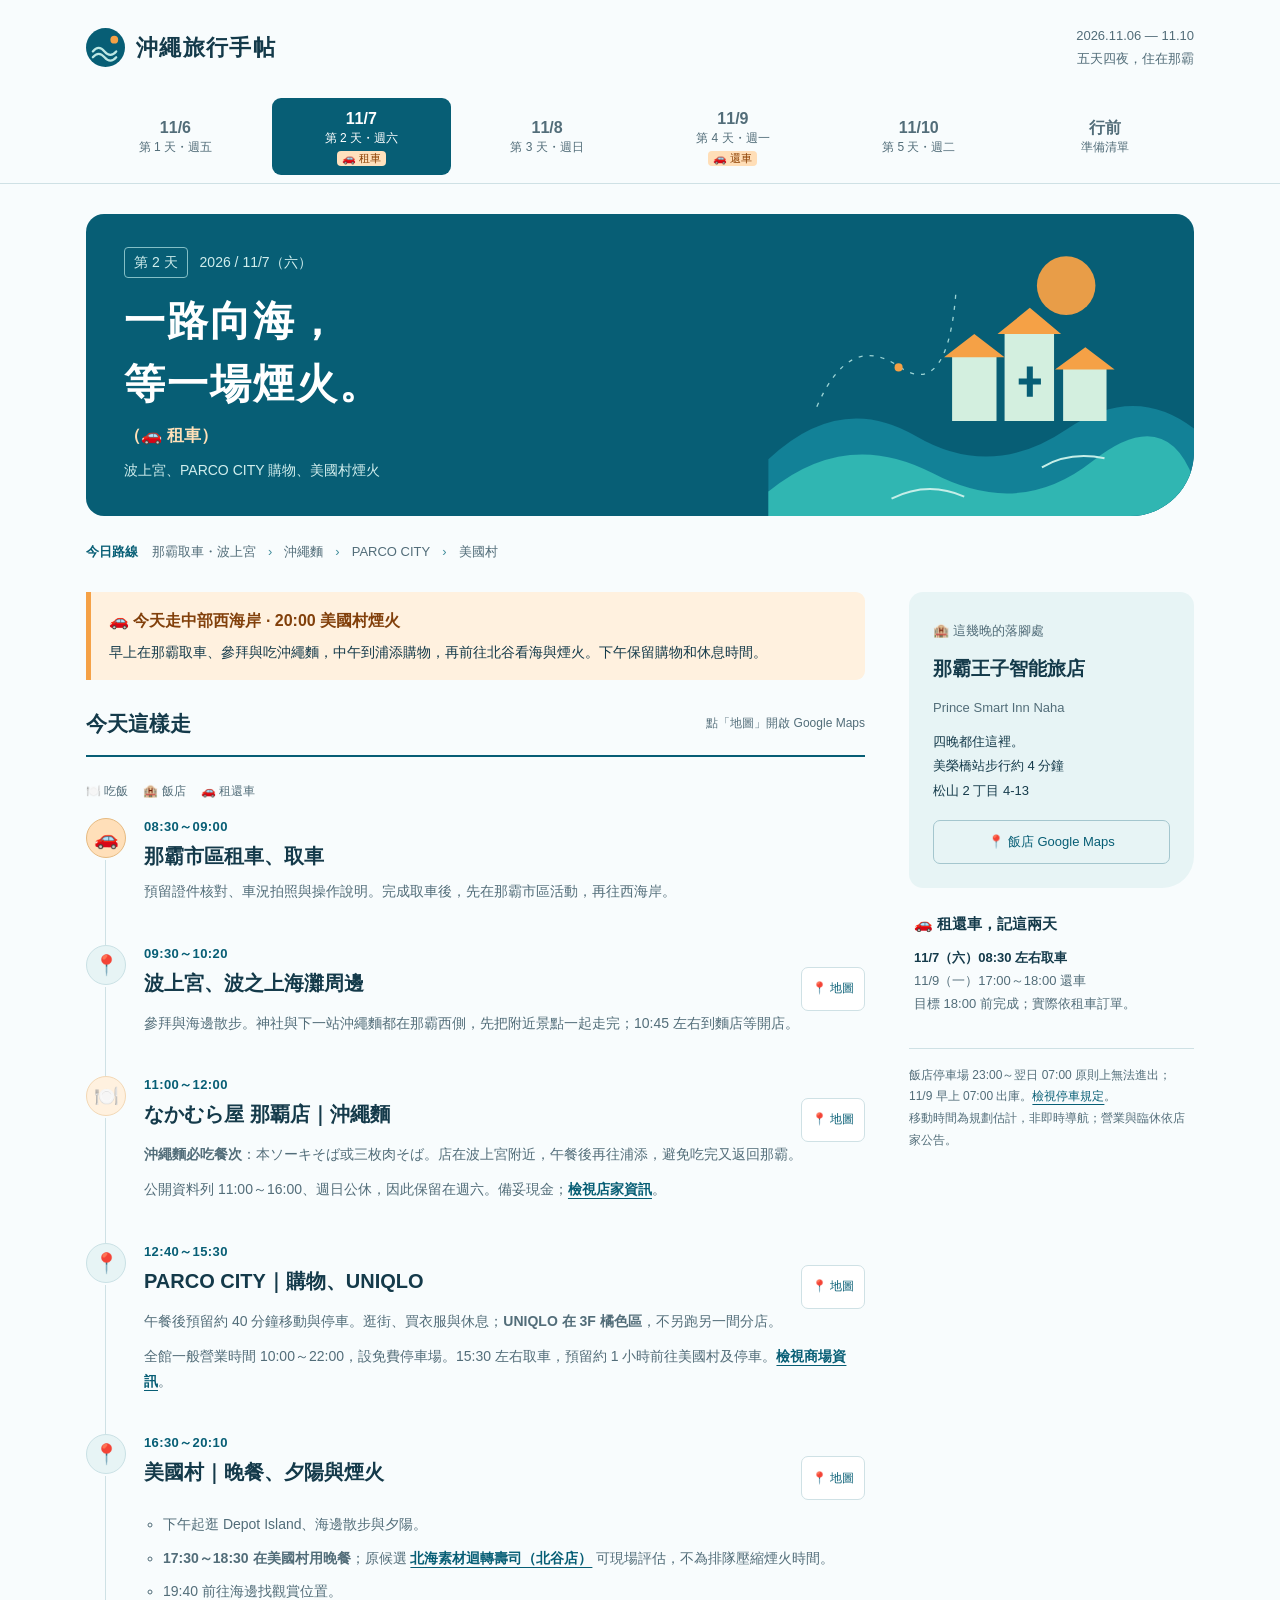
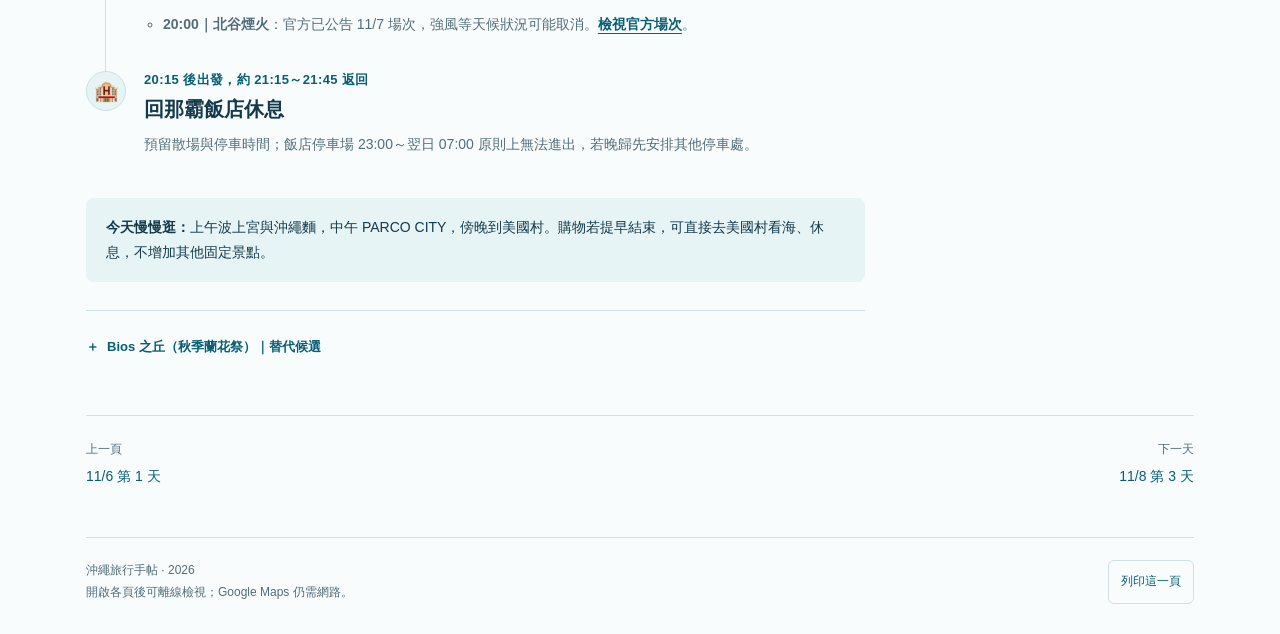
==== commit b3745dbd: "Remove restaurant tier labels from trip pages" ====
--- a/day-2.html
+++ b/day-2.html
@@ -1,2 +1,2 @@
 <!doctype html>
-<html lang="zh-TW"><head><meta charset="utf-8"><meta name="viewport" content="width=device-width,initial-scale=1,viewport-fit=cover"><meta name="theme-color" content="#075e75"><meta name="description" content="2026 年 11 月 6 日至 10 日沖繩五天四夜行程，包含 Google Maps、租還車提醒與行前準備清單。"><title>11/7 第 2 天｜沖繩旅行手帖</title><link rel="icon" href="./icon.svg" type="image/svg+xml"><link rel="apple-touch-icon" href="./icon.svg"><link rel="manifest" href="./manifest.webmanifest"><link rel="stylesheet" href="./style.css"><script defer src="./app.js"></script></head><body><a class="skip" href="#main">跳到主要內容</a><header class="shell masthead"><a class="brand" href="./index.html"><svg viewBox="0 0 40 40" aria-hidden="true"><circle cx="20" cy="20" r="20" fill="#075e75"/><circle cx="29" cy="12" r="4" fill="#f5a146"/><path d="M7 24q6-7 12 0t12 0M7 30q6-7 12 0t12 0" fill="none" stroke="#bde8e4" stroke-width="2.3" stroke-linecap="round"/></svg><strong>沖繩旅行手帖</strong></a><div class="trip-date"><span>2026.11.06 — 11.10</span><span>五天四夜，住在那霸</span></div></header><div class="day-nav-wrap"><nav class="shell day-nav" aria-label="選擇日期或行前準備"><a href="./index.html"><span class="num">11/6</span><small>第 1 天・週五</small></a><a href="./day-2.html" aria-current="page"><span class="num">11/7</span><small>第 2 天・週六</small><span class="car-dot">🚗 租車</span></a><a href="./day-3.html"><span class="num">11/8</span><small>第 3 天・週日</small></a><a href="./day-4.html"><span class="num">11/9</span><small>第 4 天・週一</small><span class="car-dot">🚗 還車</span></a><a href="./day-5.html"><span class="num">11/10</span><small>第 5 天・週二</small></a><a href="./prepare.html"><span class="num">行前</span><small>準備清單</small></a></nav></div><main id="main" class="shell"><section class="hero"><div class="hero-copy"><div class="hero-date"><b>第 2 天</b><span>2026 / 11/7（六）</span></div><h1>一路向海，<br>等一場煙火。<span class="return-tag">（🚗 租車）</span></h1><p>波上宮、PARCO CITY 購物、美國村煙火</p></div><svg class="hero-art" viewBox="0 0 350 300" aria-hidden="true"><circle cx="275" cy="67" r="29" fill="#f5a146" opacity=".95"/><path d="M-20 239Q51 172 126 216T276 209T416 221V330H-20" fill="#128197"/><path d="M-20 271Q57 208 143 253T301 241T401 258V330H-20" fill="#30b6b2"/><path d="M28 187q32-74 81-40t57-76" fill="none" stroke="#9bd3d4" stroke-width="1.3" stroke-dasharray="4 7"/><circle cx="109" cy="148" r="4" fill="#f5a146"/><g fill="#d3efdf"><path d="M162 136h44v65h-44zM214 113h49v88h-49zM272 148h43v53h-43z"/><path d="M154 138l30-23 30 23M207 115l32-26 31 26M264 150l30-22 29 22" fill="#f5a146"/></g><path d="M239 147v30m-11-15h22" stroke="#075e75" stroke-width="6"/><path d="M102 278q36-18 72-2m77-29q27-16 62-9" stroke="#c5eee8" fill="none" stroke-width="2"/></svg></section><div class="route" aria-label="今日路線"><span class="route-label">今日路線</span><span>那霸取車・波上宮</span><i aria-hidden="true">›</i><span>沖繩麵</span><i aria-hidden="true">›</i><span>PARCO CITY</span><i aria-hidden="true">›</i><span>美國村</span></div><div class="main-grid"><div><div class="notice"><strong>🚗 今天走中部西海岸 · 20:00 美國村煙火</strong><p>早上在那霸取車、參拜與吃沖繩麵，中午到浦添購物，再前往北谷看海與煙火。下午保留購物和休息時間。</p></div><div class="section-heading"><h2>今天這樣走</h2><span>點「地圖」開啟 Google Maps</span></div><div class="legend"><span>🍽️ 吃飯</span><span>🏨 飯店</span><span>🚗 租還車</span></div><ol class="timeline"><li class="stop car"><span class="stop-icon" aria-hidden="true">🚗</span><div class="stop-time">08:30～09:00</div><div class="stop-title-row"><h3>那霸市區租車、取車</h3></div><div class="stop-body"><p>預留證件核對、車況拍照與操作說明。完成取車後，先在那霸市區活動，再往西海岸。</p></div></li><li class="stop place"><span class="stop-icon" aria-hidden="true">📍</span><div class="stop-time">09:30～10:20</div><div class="stop-title-row"><h3>波上宮、波之上海灘周邊</h3><a class="map-button" href="https://www.google.com/maps/search/?api=1&amp;query=%E6%B3%A2%E4%B8%8A%E5%AE%AE%20%E6%B2%96%E7%B8%84%E7%9C%8C%E9%82%A3%E8%A6%87%E5%B8%82%E8%8B%A5%E7%8B%AD1-25-11" target="_blank" rel="noopener noreferrer" aria-label="波上宮、波之上海灘周邊，開啟 Google Maps">📍 地圖</a></div><div class="stop-body"><p>參拜與海邊散步。神社與下一站沖繩麵都在那霸西側，先把附近景點一起走完；10:45 左右到麵店等開店。</p></div></li><li class="stop meal"><span class="stop-icon" aria-hidden="true">🍽️</span><div class="stop-time">11:00～12:00</div><div class="stop-title-row"><h3>なかむら屋 那覇店｜沖繩麵・T0</h3><a class="map-button" href="https://www.google.com/maps/search/?api=1&amp;query=%E3%81%AA%E3%81%8B%E3%82%80%E3%82%89%E5%B1%8B%20%E9%82%A3%E8%A6%87%E5%BA%97%20%E6%B2%96%E7%B8%84%E7%9C%8C%E9%82%A3%E8%A6%87%E5%B8%82%E8%BE%BB2-28-3" target="_blank" rel="noopener noreferrer" aria-label="なかむら屋 那覇店｜沖繩麵・T0，開啟 Google Maps">📍 地圖</a></div><div class="stop-body"><p><strong>沖繩麵必吃餐次</strong>：本ソーキそば或三枚肉そば。店在波上宮附近，午餐後再往浦添，避免吃完又返回那霸。</p><p>公開資料列 11:00～16:00、週日公休，因此保留在週六。備妥現金；<a href="https://tabelog.com/okinawa/A4701/A470101/47028082/" target="_blank" rel="noopener noreferrer">檢視店家資訊</a>。</p></div></li><li class="stop place"><span class="stop-icon" aria-hidden="true">📍</span><div class="stop-time">12:40～15:30</div><div class="stop-title-row"><h3>PARCO CITY｜購物、UNIQLO</h3><a class="map-button" href="https://www.google.com/maps/search/?api=1&amp;query=%E3%82%B5%E3%83%B3%E3%82%A8%E3%83%BC%E6%B5%A6%E6%B7%BB%E8%A5%BF%E6%B5%B7%E5%B2%B8%20PARCO%20CITY%20%E6%B2%96%E7%B8%84%E7%9C%8C%E6%B5%A6%E6%B7%BB%E5%B8%82%E8%A5%BF%E6%B4%B23-1-1" target="_blank" rel="noopener noreferrer" aria-label="PARCO CITY｜購物、UNIQLO，開啟 Google Maps">📍 地圖</a></div><div class="stop-body"><p>午餐後預留約 40 分鐘移動與停車。逛街、買衣服與休息；<strong>UNIQLO 在 3F 橘色區</strong>，不另跑另一間分店。</p><p>全館一般營業時間 10:00～22:00，設免費停車場。15:30 左右取車，預留約 1 小時前往美國村及停車。<a href="https://www.parcocity.jp/facilities/" target="_blank" rel="noopener noreferrer">檢視商場資訊</a>。</p></div></li><li class="stop place"><span class="stop-icon" aria-hidden="true">📍</span><div class="stop-time">16:30～20:10</div><div class="stop-title-row"><h3>美國村｜晚餐、夕陽與煙火</h3><a class="map-button" href="https://www.google.com/maps/search/?api=1&amp;query=%E3%82%A2%E3%83%A1%E3%83%AA%E3%82%AB%E3%83%B3%E3%83%93%E3%83%AC%E3%83%83%E3%82%B8%20%E6%B2%96%E7%B8%84%E7%9C%8C%E4%B8%AD%E9%A0%AD%E9%83%A1%E5%8C%97%E8%B0%B7%E7%94%BA%E7%BE%8E%E6%B5%9C" target="_blank" rel="noopener noreferrer" aria-label="美國村｜晚餐、夕陽與煙火，開啟 Google Maps">📍 地圖</a></div><div class="stop-body"><ul><li>下午起逛 Depot Island、海邊散步與夕陽。</li><li><strong>17:30～18:30 在美國村用晚餐</strong>；原候選 <a href="https://www.google.com/maps/search/?api=1&amp;query=%E5%9B%9E%E8%BB%A2%E5%AF%BF%E5%8F%B8%20%E5%8C%97%E6%B5%B7%E7%B4%A0%E6%9D%90%20%E5%8C%97%E8%B0%B7%E5%BA%97%20%E3%83%AC%E3%82%AF%E3%83%BC%E6%B2%96%E7%B8%84%E5%8C%97%E8%B0%B7%E3%82%B9%E3%83%91%E3%83%AA%E3%82%BE%E3%83%BC%E3%83%88" target="_blank" rel="noopener noreferrer">北海素材迴轉壽司（北谷店）</a> 可現場評估，不為排隊壓縮煙火時間。</li><li>19:40 前往海邊找觀賞位置。</li><li><strong>20:00｜北谷煙火</strong>：官方已公告 11/7 場次，強風等天候狀況可能取消。<a href="https://www.depot-island.co.jp/１１月北谷花火スケジュール/" target="_blank" rel="noopener noreferrer">檢視官方場次</a>。</li></ul></div></li><li class="stop hotel"><span class="stop-icon" aria-hidden="true">🏨</span><div class="stop-time">20:15 後出發，約 21:15～21:45 返回</div><div class="stop-title-row"><h3>回那霸飯店休息</h3></div><div class="stop-body"><p>預留散場與停車時間；飯店停車場 23:00～翌日 07:00 原則上無法進出，若晚歸先安排其他停車處。</p></div></li></ol><div class="day-note"><p><strong>今天慢慢逛：</strong>上午波上宮與沖繩麵，中午 PARCO CITY，傍晚到美國村。購物若提早結束，可直接去美國村看海、休息，不增加其他固定景點。</p></div><details class="candidates"><summary>Bios 之丘（秋季蘭花祭）｜替代候選</summary><p>只有想以賞花散步取代購物時才考慮，<strong>與 PARCO CITY 擇一</strong>。建議約 13:30～15:30 參觀，再往美國村，出發前依路況調整。</p><p>一般最晚入園 16:15、17:30 閉園。<a href="https://www.bios-hill.co.jp/price/" target="_blank" rel="noopener noreferrer">檢視園區資訊</a>；<a href="https://www.google.com/maps/search/?api=1&amp;query=Bios+Hill+Okinawa" target="_blank" rel="noopener noreferrer">開啟 Google Maps</a>。</p></details></div><aside class="aside" aria-label="住宿與租車資訊"><section class="stay-panel"><span class="mini">🏨 這幾晚的落腳處</span><h2>那霸王子智能旅店</h2><span class="mini" lang="en">Prince Smart Inn Naha</span><p>四晚都住這裡。<br>美榮橋站步行約 4 分鐘<br>松山 2 丁目 4-13</p><a class="map-button" target="_blank" rel="noopener noreferrer" href="https://www.google.com/maps/search/?api=1&amp;query=Prince%20Smart%20Inn%20Naha%20%E6%B2%96%E7%B8%84%E7%9C%8C%E9%82%A3%E8%A6%87%E5%B8%82%E6%9D%BE%E5%B1%B12%E4%B8%81%E7%9B%AE4-13">📍 飯店 Google Maps</a></section><section class="transport"><h2>🚗 租還車，記這兩天</h2><p><strong>11/7（六）08:30 左右取車</strong><br>11/9（一）17:00～18:00 還車<br>目標 18:00 前完成；實際依租車訂單。</p></section><p class="hint">飯店停車場 23:00～翌日 07:00 原則上無法進出；11/9 早上 07:00 出庫。<a href="https://www.princehotels.co.jp/psi/naha/faq/" target="_blank" rel="noopener noreferrer">檢視停車規定</a>。<br>移動時間為規劃估計，非即時導航；營業與臨休依店家公告。</p></aside></div><nav class="pagination" aria-label="前後頁面"><a href="./index.html"><small>上一頁</small>11/6 第 1 天</a><a href="./day-3.html"><small>下一天</small>11/8 第 3 天</a></nav><footer class="footer"><span>沖繩旅行手帖 · 2026<br>開啟各頁後可離線檢視；Google Maps 仍需網路。</span><button class="print-button" data-print hidden>列印這一頁</button></footer></main></body></html>+<html lang="zh-TW"><head><meta charset="utf-8"><meta name="viewport" content="width=device-width,initial-scale=1,viewport-fit=cover"><meta name="theme-color" content="#075e75"><meta name="description" content="2026 年 11 月 6 日至 10 日沖繩五天四夜行程，包含 Google Maps、租還車提醒與行前準備清單。"><title>11/7 第 2 天｜沖繩旅行手帖</title><link rel="icon" href="./icon.svg" type="image/svg+xml"><link rel="apple-touch-icon" href="./icon.svg"><link rel="manifest" href="./manifest.webmanifest"><link rel="stylesheet" href="./style.css"><script defer src="./app.js"></script></head><body><a class="skip" href="#main">跳到主要內容</a><header class="shell masthead"><a class="brand" href="./index.html"><svg viewBox="0 0 40 40" aria-hidden="true"><circle cx="20" cy="20" r="20" fill="#075e75"/><circle cx="29" cy="12" r="4" fill="#f5a146"/><path d="M7 24q6-7 12 0t12 0M7 30q6-7 12 0t12 0" fill="none" stroke="#bde8e4" stroke-width="2.3" stroke-linecap="round"/></svg><strong>沖繩旅行手帖</strong></a><div class="trip-date"><span>2026.11.06 — 11.10</span><span>五天四夜，住在那霸</span></div></header><div class="day-nav-wrap"><nav class="shell day-nav" aria-label="選擇日期或行前準備"><a href="./index.html"><span class="num">11/6</span><small>第 1 天・週五</small></a><a href="./day-2.html" aria-current="page"><span class="num">11/7</span><small>第 2 天・週六</small><span class="car-dot">🚗 租車</span></a><a href="./day-3.html"><span class="num">11/8</span><small>第 3 天・週日</small></a><a href="./day-4.html"><span class="num">11/9</span><small>第 4 天・週一</small><span class="car-dot">🚗 還車</span></a><a href="./day-5.html"><span class="num">11/10</span><small>第 5 天・週二</small></a><a href="./prepare.html"><span class="num">行前</span><small>準備清單</small></a></nav></div><main id="main" class="shell"><section class="hero"><div class="hero-copy"><div class="hero-date"><b>第 2 天</b><span>2026 / 11/7（六）</span></div><h1>一路向海，<br>等一場煙火。<span class="return-tag">（🚗 租車）</span></h1><p>波上宮、PARCO CITY 購物、美國村煙火</p></div><svg class="hero-art" viewBox="0 0 350 300" aria-hidden="true"><circle cx="275" cy="67" r="29" fill="#f5a146" opacity=".95"/><path d="M-20 239Q51 172 126 216T276 209T416 221V330H-20" fill="#128197"/><path d="M-20 271Q57 208 143 253T301 241T401 258V330H-20" fill="#30b6b2"/><path d="M28 187q32-74 81-40t57-76" fill="none" stroke="#9bd3d4" stroke-width="1.3" stroke-dasharray="4 7"/><circle cx="109" cy="148" r="4" fill="#f5a146"/><g fill="#d3efdf"><path d="M162 136h44v65h-44zM214 113h49v88h-49zM272 148h43v53h-43z"/><path d="M154 138l30-23 30 23M207 115l32-26 31 26M264 150l30-22 29 22" fill="#f5a146"/></g><path d="M239 147v30m-11-15h22" stroke="#075e75" stroke-width="6"/><path d="M102 278q36-18 72-2m77-29q27-16 62-9" stroke="#c5eee8" fill="none" stroke-width="2"/></svg></section><div class="route" aria-label="今日路線"><span class="route-label">今日路線</span><span>那霸取車・波上宮</span><i aria-hidden="true">›</i><span>沖繩麵</span><i aria-hidden="true">›</i><span>PARCO CITY</span><i aria-hidden="true">›</i><span>美國村</span></div><div class="main-grid"><div><div class="notice"><strong>🚗 今天走中部西海岸 · 20:00 美國村煙火</strong><p>早上在那霸取車、參拜與吃沖繩麵，中午到浦添購物，再前往北谷看海與煙火。下午保留購物和休息時間。</p></div><div class="section-heading"><h2>今天這樣走</h2><span>點「地圖」開啟 Google Maps</span></div><div class="legend"><span>🍽️ 吃飯</span><span>🏨 飯店</span><span>🚗 租還車</span></div><ol class="timeline"><li class="stop car"><span class="stop-icon" aria-hidden="true">🚗</span><div class="stop-time">08:30～09:00</div><div class="stop-title-row"><h3>那霸市區租車、取車</h3></div><div class="stop-body"><p>預留證件核對、車況拍照與操作說明。完成取車後，先在那霸市區活動，再往西海岸。</p></div></li><li class="stop place"><span class="stop-icon" aria-hidden="true">📍</span><div class="stop-time">09:30～10:20</div><div class="stop-title-row"><h3>波上宮、波之上海灘周邊</h3><a class="map-button" href="https://www.google.com/maps/search/?api=1&amp;query=%E6%B3%A2%E4%B8%8A%E5%AE%AE%20%E6%B2%96%E7%B8%84%E7%9C%8C%E9%82%A3%E8%A6%87%E5%B8%82%E8%8B%A5%E7%8B%AD1-25-11" target="_blank" rel="noopener noreferrer" aria-label="波上宮、波之上海灘周邊，開啟 Google Maps">📍 地圖</a></div><div class="stop-body"><p>參拜與海邊散步。神社與下一站沖繩麵都在那霸西側，先把附近景點一起走完；10:45 左右到麵店等開店。</p></div></li><li class="stop meal"><span class="stop-icon" aria-hidden="true">🍽️</span><div class="stop-time">11:00～12:00</div><div class="stop-title-row"><h3>なかむら屋 那覇店｜沖繩麵</h3><a class="map-button" href="https://www.google.com/maps/search/?api=1&amp;query=%E3%81%AA%E3%81%8B%E3%82%80%E3%82%89%E5%B1%8B%20%E9%82%A3%E8%A6%87%E5%BA%97%20%E6%B2%96%E7%B8%84%E7%9C%8C%E9%82%A3%E8%A6%87%E5%B8%82%E8%BE%BB2-28-3" target="_blank" rel="noopener noreferrer" aria-label="なかむら屋 那覇店｜沖繩麵，開啟 Google Maps">📍 地圖</a></div><div class="stop-body"><p><strong>沖繩麵必吃餐次</strong>：本ソーキそば或三枚肉そば。店在波上宮附近，午餐後再往浦添，避免吃完又返回那霸。</p><p>公開資料列 11:00～16:00、週日公休，因此保留在週六。備妥現金；<a href="https://tabelog.com/okinawa/A4701/A470101/47028082/" target="_blank" rel="noopener noreferrer">檢視店家資訊</a>。</p></div></li><li class="stop place"><span class="stop-icon" aria-hidden="true">📍</span><div class="stop-time">12:40～15:30</div><div class="stop-title-row"><h3>PARCO CITY｜購物、UNIQLO</h3><a class="map-button" href="https://www.google.com/maps/search/?api=1&amp;query=%E3%82%B5%E3%83%B3%E3%82%A8%E3%83%BC%E6%B5%A6%E6%B7%BB%E8%A5%BF%E6%B5%B7%E5%B2%B8%20PARCO%20CITY%20%E6%B2%96%E7%B8%84%E7%9C%8C%E6%B5%A6%E6%B7%BB%E5%B8%82%E8%A5%BF%E6%B4%B23-1-1" target="_blank" rel="noopener noreferrer" aria-label="PARCO CITY｜購物、UNIQLO，開啟 Google Maps">📍 地圖</a></div><div class="stop-body"><p>午餐後預留約 40 分鐘移動與停車。逛街、買衣服與休息；<strong>UNIQLO 在 3F 橘色區</strong>，不另跑另一間分店。</p><p>全館一般營業時間 10:00～22:00，設免費停車場。15:30 左右取車，預留約 1 小時前往美國村及停車。<a href="https://www.parcocity.jp/facilities/" target="_blank" rel="noopener noreferrer">檢視商場資訊</a>。</p></div></li><li class="stop place"><span class="stop-icon" aria-hidden="true">📍</span><div class="stop-time">16:30～20:10</div><div class="stop-title-row"><h3>美國村｜晚餐、夕陽與煙火</h3><a class="map-button" href="https://www.google.com/maps/search/?api=1&amp;query=%E3%82%A2%E3%83%A1%E3%83%AA%E3%82%AB%E3%83%B3%E3%83%93%E3%83%AC%E3%83%83%E3%82%B8%20%E6%B2%96%E7%B8%84%E7%9C%8C%E4%B8%AD%E9%A0%AD%E9%83%A1%E5%8C%97%E8%B0%B7%E7%94%BA%E7%BE%8E%E6%B5%9C" target="_blank" rel="noopener noreferrer" aria-label="美國村｜晚餐、夕陽與煙火，開啟 Google Maps">📍 地圖</a></div><div class="stop-body"><ul><li>下午起逛 Depot Island、海邊散步與夕陽。</li><li><strong>17:30～18:30 在美國村用晚餐</strong>；原候選 <a href="https://www.google.com/maps/search/?api=1&amp;query=%E5%9B%9E%E8%BB%A2%E5%AF%BF%E5%8F%B8%20%E5%8C%97%E6%B5%B7%E7%B4%A0%E6%9D%90%20%E5%8C%97%E8%B0%B7%E5%BA%97%20%E3%83%AC%E3%82%AF%E3%83%BC%E6%B2%96%E7%B8%84%E5%8C%97%E8%B0%B7%E3%82%B9%E3%83%91%E3%83%AA%E3%82%BE%E3%83%BC%E3%83%88" target="_blank" rel="noopener noreferrer">北海素材迴轉壽司（北谷店）</a> 可現場評估，不為排隊壓縮煙火時間。</li><li>19:40 前往海邊找觀賞位置。</li><li><strong>20:00｜北谷煙火</strong>：官方已公告 11/7 場次，強風等天候狀況可能取消。<a href="https://www.depot-island.co.jp/１１月北谷花火スケジュール/" target="_blank" rel="noopener noreferrer">檢視官方場次</a>。</li></ul></div></li><li class="stop hotel"><span class="stop-icon" aria-hidden="true">🏨</span><div class="stop-time">20:15 後出發，約 21:15～21:45 返回</div><div class="stop-title-row"><h3>回那霸飯店休息</h3></div><div class="stop-body"><p>預留散場與停車時間；飯店停車場 23:00～翌日 07:00 原則上無法進出，若晚歸先安排其他停車處。</p></div></li></ol><div class="day-note"><p><strong>今天慢慢逛：</strong>上午波上宮與沖繩麵，中午 PARCO CITY，傍晚到美國村。購物若提早結束，可直接去美國村看海、休息，不增加其他固定景點。</p></div><details class="candidates"><summary>Bios 之丘（秋季蘭花祭）｜替代候選</summary><p>只有想以賞花散步取代購物時才考慮，<strong>與 PARCO CITY 擇一</strong>。建議約 13:30～15:30 參觀，再往美國村，出發前依路況調整。</p><p>一般最晚入園 16:15、17:30 閉園。<a href="https://www.bios-hill.co.jp/price/" target="_blank" rel="noopener noreferrer">檢視園區資訊</a>；<a href="https://www.google.com/maps/search/?api=1&amp;query=Bios+Hill+Okinawa" target="_blank" rel="noopener noreferrer">開啟 Google Maps</a>。</p></details></div><aside class="aside" aria-label="住宿與租車資訊"><section class="stay-panel"><span class="mini">🏨 這幾晚的落腳處</span><h2>那霸王子智能旅店</h2><span class="mini" lang="en">Prince Smart Inn Naha</span><p>四晚都住這裡。<br>美榮橋站步行約 4 分鐘<br>松山 2 丁目 4-13</p><a class="map-button" target="_blank" rel="noopener noreferrer" href="https://www.google.com/maps/search/?api=1&amp;query=Prince%20Smart%20Inn%20Naha%20%E6%B2%96%E7%B8%84%E7%9C%8C%E9%82%A3%E8%A6%87%E5%B8%82%E6%9D%BE%E5%B1%B12%E4%B8%81%E7%9B%AE4-13">📍 飯店 Google Maps</a></section><section class="transport"><h2>🚗 租還車，記這兩天</h2><p><strong>11/7（六）08:30 左右取車</strong><br>11/9（一）17:00～18:00 還車<br>目標 18:00 前完成；實際依租車訂單。</p></section><p class="hint">飯店停車場 23:00～翌日 07:00 原則上無法進出；11/9 早上 07:00 出庫。<a href="https://www.princehotels.co.jp/psi/naha/faq/" target="_blank" rel="noopener noreferrer">檢視停車規定</a>。<br>移動時間為規劃估計，非即時導航；營業與臨休依店家公告。</p></aside></div><nav class="pagination" aria-label="前後頁面"><a href="./index.html"><small>上一頁</small>11/6 第 1 天</a><a href="./day-3.html"><small>下一天</small>11/8 第 3 天</a></nav><footer class="footer"><span>沖繩旅行手帖 · 2026<br>開啟各頁後可離線檢視；Google Maps 仍需網路。</span><button class="print-button" data-print hidden>列印這一頁</button></footer></main></body></html>
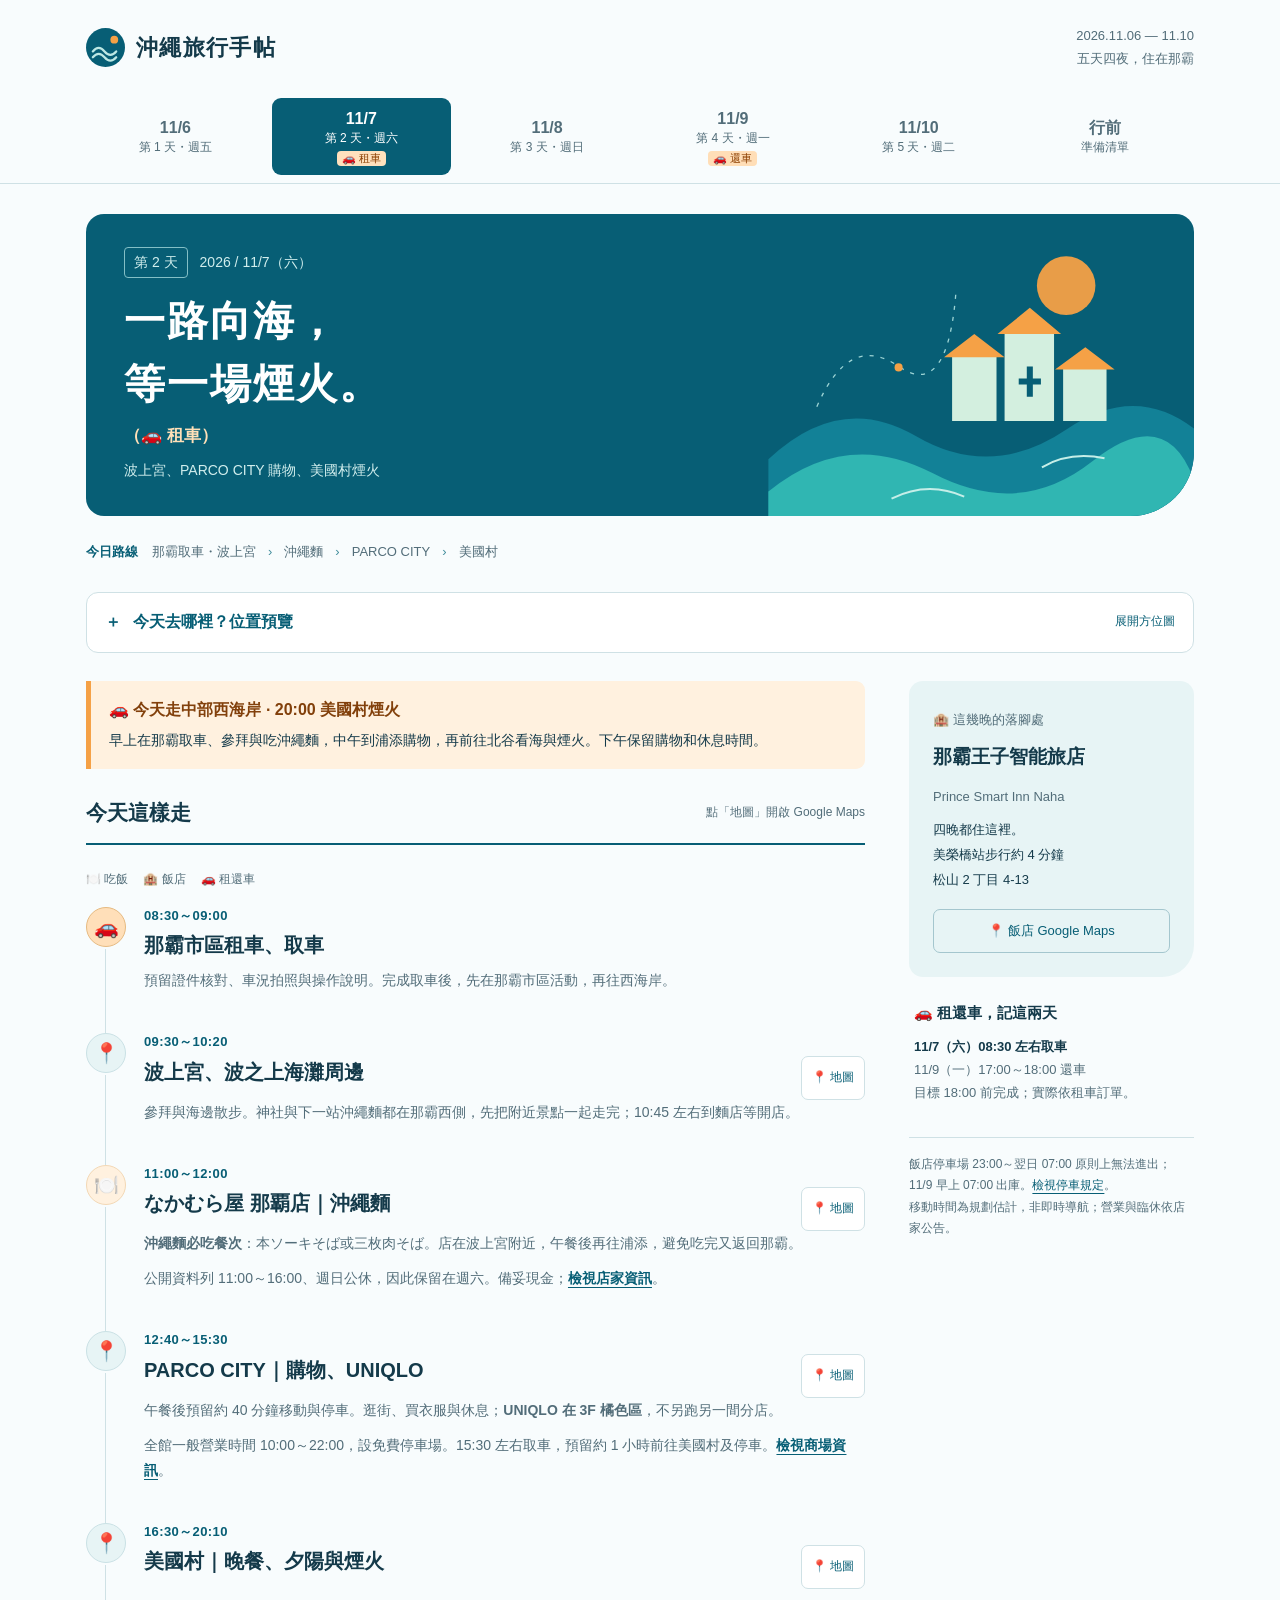
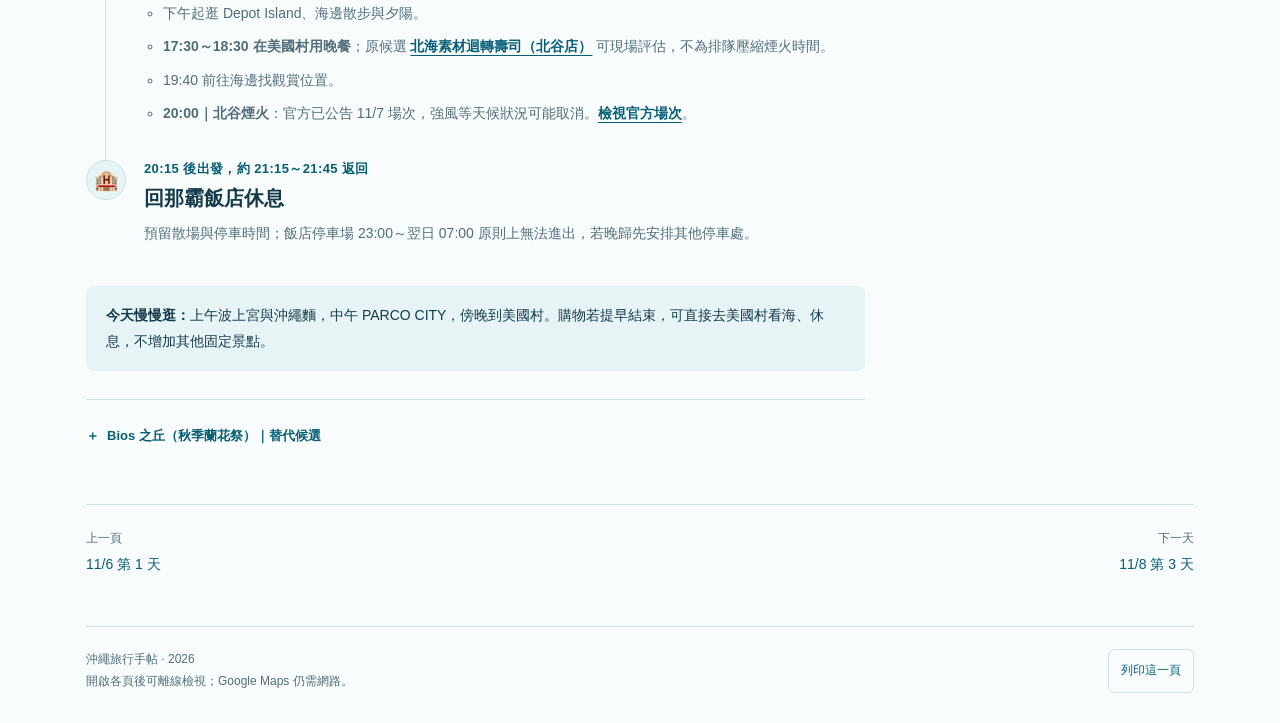
==== commit f822194b: "Add expandable daily location previews with map links" ====
--- a/day-2.html
+++ b/day-2.html
@@ -1,2 +1,2 @@
 <!doctype html>
-<html lang="zh-TW"><head><meta charset="utf-8"><meta name="viewport" content="width=device-width,initial-scale=1,viewport-fit=cover"><meta name="theme-color" content="#075e75"><meta name="description" content="2026 年 11 月 6 日至 10 日沖繩五天四夜行程，包含 Google Maps、租還車提醒與行前準備清單。"><title>11/7 第 2 天｜沖繩旅行手帖</title><link rel="icon" href="./icon.svg" type="image/svg+xml"><link rel="apple-touch-icon" href="./icon.svg"><link rel="manifest" href="./manifest.webmanifest"><link rel="stylesheet" href="./style.css"><script defer src="./app.js"></script></head><body><a class="skip" href="#main">跳到主要內容</a><header class="shell masthead"><a class="brand" href="./index.html"><svg viewBox="0 0 40 40" aria-hidden="true"><circle cx="20" cy="20" r="20" fill="#075e75"/><circle cx="29" cy="12" r="4" fill="#f5a146"/><path d="M7 24q6-7 12 0t12 0M7 30q6-7 12 0t12 0" fill="none" stroke="#bde8e4" stroke-width="2.3" stroke-linecap="round"/></svg><strong>沖繩旅行手帖</strong></a><div class="trip-date"><span>2026.11.06 — 11.10</span><span>五天四夜，住在那霸</span></div></header><div class="day-nav-wrap"><nav class="shell day-nav" aria-label="選擇日期或行前準備"><a href="./index.html"><span class="num">11/6</span><small>第 1 天・週五</small></a><a href="./day-2.html" aria-current="page"><span class="num">11/7</span><small>第 2 天・週六</small><span class="car-dot">🚗 租車</span></a><a href="./day-3.html"><span class="num">11/8</span><small>第 3 天・週日</small></a><a href="./day-4.html"><span class="num">11/9</span><small>第 4 天・週一</small><span class="car-dot">🚗 還車</span></a><a href="./day-5.html"><span class="num">11/10</span><small>第 5 天・週二</small></a><a href="./prepare.html"><span class="num">行前</span><small>準備清單</small></a></nav></div><main id="main" class="shell"><section class="hero"><div class="hero-copy"><div class="hero-date"><b>第 2 天</b><span>2026 / 11/7（六）</span></div><h1>一路向海，<br>等一場煙火。<span class="return-tag">（🚗 租車）</span></h1><p>波上宮、PARCO CITY 購物、美國村煙火</p></div><svg class="hero-art" viewBox="0 0 350 300" aria-hidden="true"><circle cx="275" cy="67" r="29" fill="#f5a146" opacity=".95"/><path d="M-20 239Q51 172 126 216T276 209T416 221V330H-20" fill="#128197"/><path d="M-20 271Q57 208 143 253T301 241T401 258V330H-20" fill="#30b6b2"/><path d="M28 187q32-74 81-40t57-76" fill="none" stroke="#9bd3d4" stroke-width="1.3" stroke-dasharray="4 7"/><circle cx="109" cy="148" r="4" fill="#f5a146"/><g fill="#d3efdf"><path d="M162 136h44v65h-44zM214 113h49v88h-49zM272 148h43v53h-43z"/><path d="M154 138l30-23 30 23M207 115l32-26 31 26M264 150l30-22 29 22" fill="#f5a146"/></g><path d="M239 147v30m-11-15h22" stroke="#075e75" stroke-width="6"/><path d="M102 278q36-18 72-2m77-29q27-16 62-9" stroke="#c5eee8" fill="none" stroke-width="2"/></svg></section><div class="route" aria-label="今日路線"><span class="route-label">今日路線</span><span>那霸取車・波上宮</span><i aria-hidden="true">›</i><span>沖繩麵</span><i aria-hidden="true">›</i><span>PARCO CITY</span><i aria-hidden="true">›</i><span>美國村</span></div><div class="main-grid"><div><div class="notice"><strong>🚗 今天走中部西海岸 · 20:00 美國村煙火</strong><p>早上在那霸取車、參拜與吃沖繩麵，中午到浦添購物，再前往北谷看海與煙火。下午保留購物和休息時間。</p></div><div class="section-heading"><h2>今天這樣走</h2><span>點「地圖」開啟 Google Maps</span></div><div class="legend"><span>🍽️ 吃飯</span><span>🏨 飯店</span><span>🚗 租還車</span></div><ol class="timeline"><li class="stop car"><span class="stop-icon" aria-hidden="true">🚗</span><div class="stop-time">08:30～09:00</div><div class="stop-title-row"><h3>那霸市區租車、取車</h3></div><div class="stop-body"><p>預留證件核對、車況拍照與操作說明。完成取車後，先在那霸市區活動，再往西海岸。</p></div></li><li class="stop place"><span class="stop-icon" aria-hidden="true">📍</span><div class="stop-time">09:30～10:20</div><div class="stop-title-row"><h3>波上宮、波之上海灘周邊</h3><a class="map-button" href="https://www.google.com/maps/search/?api=1&amp;query=%E6%B3%A2%E4%B8%8A%E5%AE%AE%20%E6%B2%96%E7%B8%84%E7%9C%8C%E9%82%A3%E8%A6%87%E5%B8%82%E8%8B%A5%E7%8B%AD1-25-11" target="_blank" rel="noopener noreferrer" aria-label="波上宮、波之上海灘周邊，開啟 Google Maps">📍 地圖</a></div><div class="stop-body"><p>參拜與海邊散步。神社與下一站沖繩麵都在那霸西側，先把附近景點一起走完；10:45 左右到麵店等開店。</p></div></li><li class="stop meal"><span class="stop-icon" aria-hidden="true">🍽️</span><div class="stop-time">11:00～12:00</div><div class="stop-title-row"><h3>なかむら屋 那覇店｜沖繩麵</h3><a class="map-button" href="https://www.google.com/maps/search/?api=1&amp;query=%E3%81%AA%E3%81%8B%E3%82%80%E3%82%89%E5%B1%8B%20%E9%82%A3%E8%A6%87%E5%BA%97%20%E6%B2%96%E7%B8%84%E7%9C%8C%E9%82%A3%E8%A6%87%E5%B8%82%E8%BE%BB2-28-3" target="_blank" rel="noopener noreferrer" aria-label="なかむら屋 那覇店｜沖繩麵，開啟 Google Maps">📍 地圖</a></div><div class="stop-body"><p><strong>沖繩麵必吃餐次</strong>：本ソーキそば或三枚肉そば。店在波上宮附近，午餐後再往浦添，避免吃完又返回那霸。</p><p>公開資料列 11:00～16:00、週日公休，因此保留在週六。備妥現金；<a href="https://tabelog.com/okinawa/A4701/A470101/47028082/" target="_blank" rel="noopener noreferrer">檢視店家資訊</a>。</p></div></li><li class="stop place"><span class="stop-icon" aria-hidden="true">📍</span><div class="stop-time">12:40～15:30</div><div class="stop-title-row"><h3>PARCO CITY｜購物、UNIQLO</h3><a class="map-button" href="https://www.google.com/maps/search/?api=1&amp;query=%E3%82%B5%E3%83%B3%E3%82%A8%E3%83%BC%E6%B5%A6%E6%B7%BB%E8%A5%BF%E6%B5%B7%E5%B2%B8%20PARCO%20CITY%20%E6%B2%96%E7%B8%84%E7%9C%8C%E6%B5%A6%E6%B7%BB%E5%B8%82%E8%A5%BF%E6%B4%B23-1-1" target="_blank" rel="noopener noreferrer" aria-label="PARCO CITY｜購物、UNIQLO，開啟 Google Maps">📍 地圖</a></div><div class="stop-body"><p>午餐後預留約 40 分鐘移動與停車。逛街、買衣服與休息；<strong>UNIQLO 在 3F 橘色區</strong>，不另跑另一間分店。</p><p>全館一般營業時間 10:00～22:00，設免費停車場。15:30 左右取車，預留約 1 小時前往美國村及停車。<a href="https://www.parcocity.jp/facilities/" target="_blank" rel="noopener noreferrer">檢視商場資訊</a>。</p></div></li><li class="stop place"><span class="stop-icon" aria-hidden="true">📍</span><div class="stop-time">16:30～20:10</div><div class="stop-title-row"><h3>美國村｜晚餐、夕陽與煙火</h3><a class="map-button" href="https://www.google.com/maps/search/?api=1&amp;query=%E3%82%A2%E3%83%A1%E3%83%AA%E3%82%AB%E3%83%B3%E3%83%93%E3%83%AC%E3%83%83%E3%82%B8%20%E6%B2%96%E7%B8%84%E7%9C%8C%E4%B8%AD%E9%A0%AD%E9%83%A1%E5%8C%97%E8%B0%B7%E7%94%BA%E7%BE%8E%E6%B5%9C" target="_blank" rel="noopener noreferrer" aria-label="美國村｜晚餐、夕陽與煙火，開啟 Google Maps">📍 地圖</a></div><div class="stop-body"><ul><li>下午起逛 Depot Island、海邊散步與夕陽。</li><li><strong>17:30～18:30 在美國村用晚餐</strong>；原候選 <a href="https://www.google.com/maps/search/?api=1&amp;query=%E5%9B%9E%E8%BB%A2%E5%AF%BF%E5%8F%B8%20%E5%8C%97%E6%B5%B7%E7%B4%A0%E6%9D%90%20%E5%8C%97%E8%B0%B7%E5%BA%97%20%E3%83%AC%E3%82%AF%E3%83%BC%E6%B2%96%E7%B8%84%E5%8C%97%E8%B0%B7%E3%82%B9%E3%83%91%E3%83%AA%E3%82%BE%E3%83%BC%E3%83%88" target="_blank" rel="noopener noreferrer">北海素材迴轉壽司（北谷店）</a> 可現場評估，不為排隊壓縮煙火時間。</li><li>19:40 前往海邊找觀賞位置。</li><li><strong>20:00｜北谷煙火</strong>：官方已公告 11/7 場次，強風等天候狀況可能取消。<a href="https://www.depot-island.co.jp/１１月北谷花火スケジュール/" target="_blank" rel="noopener noreferrer">檢視官方場次</a>。</li></ul></div></li><li class="stop hotel"><span class="stop-icon" aria-hidden="true">🏨</span><div class="stop-time">20:15 後出發，約 21:15～21:45 返回</div><div class="stop-title-row"><h3>回那霸飯店休息</h3></div><div class="stop-body"><p>預留散場與停車時間；飯店停車場 23:00～翌日 07:00 原則上無法進出，若晚歸先安排其他停車處。</p></div></li></ol><div class="day-note"><p><strong>今天慢慢逛：</strong>上午波上宮與沖繩麵，中午 PARCO CITY，傍晚到美國村。購物若提早結束，可直接去美國村看海、休息，不增加其他固定景點。</p></div><details class="candidates"><summary>Bios 之丘（秋季蘭花祭）｜替代候選</summary><p>只有想以賞花散步取代購物時才考慮，<strong>與 PARCO CITY 擇一</strong>。建議約 13:30～15:30 參觀，再往美國村，出發前依路況調整。</p><p>一般最晚入園 16:15、17:30 閉園。<a href="https://www.bios-hill.co.jp/price/" target="_blank" rel="noopener noreferrer">檢視園區資訊</a>；<a href="https://www.google.com/maps/search/?api=1&amp;query=Bios+Hill+Okinawa" target="_blank" rel="noopener noreferrer">開啟 Google Maps</a>。</p></details></div><aside class="aside" aria-label="住宿與租車資訊"><section class="stay-panel"><span class="mini">🏨 這幾晚的落腳處</span><h2>那霸王子智能旅店</h2><span class="mini" lang="en">Prince Smart Inn Naha</span><p>四晚都住這裡。<br>美榮橋站步行約 4 分鐘<br>松山 2 丁目 4-13</p><a class="map-button" target="_blank" rel="noopener noreferrer" href="https://www.google.com/maps/search/?api=1&amp;query=Prince%20Smart%20Inn%20Naha%20%E6%B2%96%E7%B8%84%E7%9C%8C%E9%82%A3%E8%A6%87%E5%B8%82%E6%9D%BE%E5%B1%B12%E4%B8%81%E7%9B%AE4-13">📍 飯店 Google Maps</a></section><section class="transport"><h2>🚗 租還車，記這兩天</h2><p><strong>11/7（六）08:30 左右取車</strong><br>11/9（一）17:00～18:00 還車<br>目標 18:00 前完成；實際依租車訂單。</p></section><p class="hint">飯店停車場 23:00～翌日 07:00 原則上無法進出；11/9 早上 07:00 出庫。<a href="https://www.princehotels.co.jp/psi/naha/faq/" target="_blank" rel="noopener noreferrer">檢視停車規定</a>。<br>移動時間為規劃估計，非即時導航；營業與臨休依店家公告。</p></aside></div><nav class="pagination" aria-label="前後頁面"><a href="./index.html"><small>上一頁</small>11/6 第 1 天</a><a href="./day-3.html"><small>下一天</small>11/8 第 3 天</a></nav><footer class="footer"><span>沖繩旅行手帖 · 2026<br>開啟各頁後可離線檢視；Google Maps 仍需網路。</span><button class="print-button" data-print hidden>列印這一頁</button></footer></main></body></html>+<html lang="zh-TW"><head><meta charset="utf-8"><meta name="viewport" content="width=device-width,initial-scale=1,viewport-fit=cover"><meta name="theme-color" content="#075e75"><meta name="description" content="2026 年 11 月 6 日至 10 日沖繩五天四夜行程，包含 Google Maps、租還車提醒與行前準備清單。"><title>11/7 第 2 天｜沖繩旅行手帖</title><link rel="icon" href="./icon.svg" type="image/svg+xml"><link rel="apple-touch-icon" href="./icon.svg"><link rel="manifest" href="./manifest.webmanifest"><link rel="stylesheet" href="./style.css?v=6"><script defer src="./app.js"></script></head><body><a class="skip" href="#main">跳到主要內容</a><header class="shell masthead"><a class="brand" href="./index.html"><svg viewBox="0 0 40 40" aria-hidden="true"><circle cx="20" cy="20" r="20" fill="#075e75"/><circle cx="29" cy="12" r="4" fill="#f5a146"/><path d="M7 24q6-7 12 0t12 0M7 30q6-7 12 0t12 0" fill="none" stroke="#bde8e4" stroke-width="2.3" stroke-linecap="round"/></svg><strong>沖繩旅行手帖</strong></a><div class="trip-date"><span>2026.11.06 — 11.10</span><span>五天四夜，住在那霸</span></div></header><div class="day-nav-wrap"><nav class="shell day-nav" aria-label="選擇日期或行前準備"><a href="./index.html"><span class="num">11/6</span><small>第 1 天・週五</small></a><a href="./day-2.html" aria-current="page"><span class="num">11/7</span><small>第 2 天・週六</small><span class="car-dot">🚗 租車</span></a><a href="./day-3.html"><span class="num">11/8</span><small>第 3 天・週日</small></a><a href="./day-4.html"><span class="num">11/9</span><small>第 4 天・週一</small><span class="car-dot">🚗 還車</span></a><a href="./day-5.html"><span class="num">11/10</span><small>第 5 天・週二</small></a><a href="./prepare.html"><span class="num">行前</span><small>準備清單</small></a></nav></div><main id="main" class="shell"><section class="hero"><div class="hero-copy"><div class="hero-date"><b>第 2 天</b><span>2026 / 11/7（六）</span></div><h1>一路向海，<br>等一場煙火。<span class="return-tag">（🚗 租車）</span></h1><p>波上宮、PARCO CITY 購物、美國村煙火</p></div><svg class="hero-art" viewBox="0 0 350 300" aria-hidden="true"><circle cx="275" cy="67" r="29" fill="#f5a146" opacity=".95"/><path d="M-20 239Q51 172 126 216T276 209T416 221V330H-20" fill="#128197"/><path d="M-20 271Q57 208 143 253T301 241T401 258V330H-20" fill="#30b6b2"/><path d="M28 187q32-74 81-40t57-76" fill="none" stroke="#9bd3d4" stroke-width="1.3" stroke-dasharray="4 7"/><circle cx="109" cy="148" r="4" fill="#f5a146"/><g fill="#d3efdf"><path d="M162 136h44v65h-44zM214 113h49v88h-49zM272 148h43v53h-43z"/><path d="M154 138l30-23 30 23M207 115l32-26 31 26M264 150l30-22 29 22" fill="#f5a146"/></g><path d="M239 147v30m-11-15h22" stroke="#075e75" stroke-width="6"/><path d="M102 278q36-18 72-2m77-29q27-16 62-9" stroke="#c5eee8" fill="none" stroke-width="2"/></svg></section><div class="route" aria-label="今日路線"><span class="route-label">今日路線</span><span>那霸取車・波上宮</span><i aria-hidden="true">›</i><span>沖繩麵</span><i aria-hidden="true">›</i><span>PARCO CITY</span><i aria-hidden="true">›</i><span>美國村</span></div><details class="position-preview"><summary>今天去哪裡？位置預覽<span>展開方位圖</span></summary><div class="position-content"><p class="position-caption">上北下南、左西右東。方位為概略示意，不按比例；虛線表示主要停靠順序，非實際道路；飯店往返依下方時間表。租還車門市尚未確定，未標在圖上。</p><div class="position-layout"><svg class="position-map" viewBox="0 0 460 410" role="img" aria-label="北朝上的概略方位示意，地點編號對照下方清單"><title>當天地點相對位置</title><rect width="460" height="410" rx="12" fill="#e7f4f5"/><path d="M40 100H420M40 200H420M40 300H420M100 40V370M230 40V370M360 40V370" stroke="#cfe1e5" stroke-dasharray="3 7"/><path d="M425 78V40m-7 10 7-10 7 10" fill="none" stroke="#075e75" stroke-width="2"/><text x="425" y="29" text-anchor="middle" fill="#075e75" font-size="14">北 N</text><text x="390" y="30" text-anchor="middle" class="position-area">北谷</text><text x="310" y="130" text-anchor="middle" class="position-area">浦添</text><text x="170" y="375" text-anchor="middle" class="position-area">那霸</text><polyline points="145,300 65,240 75,310 275,170 365,70 145,300" fill="none" stroke="#679ca8" stroke-width="2" stroke-dasharray="6 6"/><a href="https://www.google.com/maps/search/?api=1&amp;query=Prince%20Smart%20Inn%20Naha" target="_blank" rel="noopener noreferrer" aria-label="1 飯店，開啟 Google Maps"><title>1 飯店</title><circle cx="145" cy="300" r="23" fill="#075e75" stroke="white" stroke-width="3"/><text x="145" y="306" text-anchor="middle" fill="white" font-size="18" font-weight="700">1</text></a><a href="https://www.google.com/maps/search/?api=1&amp;query=%E6%B3%A2%E4%B8%8A%E5%AE%AE" target="_blank" rel="noopener noreferrer" aria-label="2 波上宮，開啟 Google Maps"><title>2 波上宮</title><circle cx="65" cy="240" r="23" fill="#075e75" stroke="white" stroke-width="3"/><text x="65" y="246" text-anchor="middle" fill="white" font-size="18" font-weight="700">2</text></a><a href="https://www.google.com/maps/search/?api=1&amp;query=%E3%81%AA%E3%81%8B%E3%82%80%E3%82%89%E5%B1%8B%20%E9%82%A3%E8%A6%87%E5%BA%97%20%E8%BE%BB2-28-3" target="_blank" rel="noopener noreferrer" aria-label="3 なかむら屋，開啟 Google Maps"><title>3 なかむら屋</title><circle cx="75" cy="310" r="23" fill="#075e75" stroke="white" stroke-width="3"/><text x="75" y="316" text-anchor="middle" fill="white" font-size="18" font-weight="700">3</text></a><a href="https://www.google.com/maps/search/?api=1&amp;query=%E3%82%B5%E3%83%B3%E3%82%A8%E3%83%BC%E6%B5%A6%E6%B7%BB%E8%A5%BF%E6%B5%B7%E5%B2%B8%20PARCO%20CITY" target="_blank" rel="noopener noreferrer" aria-label="4 PARCO CITY，開啟 Google Maps"><title>4 PARCO CITY</title><circle cx="275" cy="170" r="23" fill="#075e75" stroke="white" stroke-width="3"/><text x="275" y="176" text-anchor="middle" fill="white" font-size="18" font-weight="700">4</text></a><a href="https://www.google.com/maps/search/?api=1&amp;query=%E3%82%A2%E3%83%A1%E3%83%AA%E3%82%AB%E3%83%B3%E3%83%93%E3%83%AC%E3%83%83%E3%82%B8%20%E6%B2%96%E7%B8%84" target="_blank" rel="noopener noreferrer" aria-label="5 美國村，開啟 Google Maps"><title>5 美國村</title><circle cx="365" cy="70" r="23" fill="#075e75" stroke="white" stroke-width="3"/><text x="365" y="76" text-anchor="middle" fill="white" font-size="18" font-weight="700">5</text></a></svg><ol class="position-list"><li><a href="https://www.google.com/maps/search/?api=1&amp;query=Prince%20Smart%20Inn%20Naha" target="_blank" rel="noopener noreferrer"><span aria-hidden="true">1</span>飯店<small>開啟地圖</small></a></li><li><a href="https://www.google.com/maps/search/?api=1&amp;query=%E6%B3%A2%E4%B8%8A%E5%AE%AE" target="_blank" rel="noopener noreferrer"><span aria-hidden="true">2</span>波上宮<small>開啟地圖</small></a></li><li><a href="https://www.google.com/maps/search/?api=1&amp;query=%E3%81%AA%E3%81%8B%E3%82%80%E3%82%89%E5%B1%8B%20%E9%82%A3%E8%A6%87%E5%BA%97%20%E8%BE%BB2-28-3" target="_blank" rel="noopener noreferrer"><span aria-hidden="true">3</span>なかむら屋<small>開啟地圖</small></a></li><li><a href="https://www.google.com/maps/search/?api=1&amp;query=%E3%82%B5%E3%83%B3%E3%82%A8%E3%83%BC%E6%B5%A6%E6%B7%BB%E8%A5%BF%E6%B5%B7%E5%B2%B8%20PARCO%20CITY" target="_blank" rel="noopener noreferrer"><span aria-hidden="true">4</span>PARCO CITY<small>開啟地圖</small></a></li><li><a href="https://www.google.com/maps/search/?api=1&amp;query=%E3%82%A2%E3%83%A1%E3%83%AA%E3%82%AB%E3%83%B3%E3%83%93%E3%83%AC%E3%83%83%E3%82%B8%20%E6%B2%96%E7%B8%84" target="_blank" rel="noopener noreferrer"><span aria-hidden="true">5</span>美國村<small>開啟地圖</small></a></li></ol></div><p class="position-footnote">依編號對照地點；點編號或名稱可開啟 Google Maps。當天最後回飯店。</p></div></details><div class="main-grid"><div><div class="notice"><strong>🚗 今天走中部西海岸 · 20:00 美國村煙火</strong><p>早上在那霸取車、參拜與吃沖繩麵，中午到浦添購物，再前往北谷看海與煙火。下午保留購物和休息時間。</p></div><div class="section-heading"><h2>今天這樣走</h2><span>點「地圖」開啟 Google Maps</span></div><div class="legend"><span>🍽️ 吃飯</span><span>🏨 飯店</span><span>🚗 租還車</span></div><ol class="timeline"><li class="stop car"><span class="stop-icon" aria-hidden="true">🚗</span><div class="stop-time">08:30～09:00</div><div class="stop-title-row"><h3>那霸市區租車、取車</h3></div><div class="stop-body"><p>預留證件核對、車況拍照與操作說明。完成取車後，先在那霸市區活動，再往西海岸。</p></div></li><li class="stop place"><span class="stop-icon" aria-hidden="true">📍</span><div class="stop-time">09:30～10:20</div><div class="stop-title-row"><h3>波上宮、波之上海灘周邊</h3><a class="map-button" href="https://www.google.com/maps/search/?api=1&amp;query=%E6%B3%A2%E4%B8%8A%E5%AE%AE%20%E6%B2%96%E7%B8%84%E7%9C%8C%E9%82%A3%E8%A6%87%E5%B8%82%E8%8B%A5%E7%8B%AD1-25-11" target="_blank" rel="noopener noreferrer" aria-label="波上宮、波之上海灘周邊，開啟 Google Maps">📍 地圖</a></div><div class="stop-body"><p>參拜與海邊散步。神社與下一站沖繩麵都在那霸西側，先把附近景點一起走完；10:45 左右到麵店等開店。</p></div></li><li class="stop meal"><span class="stop-icon" aria-hidden="true">🍽️</span><div class="stop-time">11:00～12:00</div><div class="stop-title-row"><h3>なかむら屋 那覇店｜沖繩麵</h3><a class="map-button" href="https://www.google.com/maps/search/?api=1&amp;query=%E3%81%AA%E3%81%8B%E3%82%80%E3%82%89%E5%B1%8B%20%E9%82%A3%E8%A6%87%E5%BA%97%20%E6%B2%96%E7%B8%84%E7%9C%8C%E9%82%A3%E8%A6%87%E5%B8%82%E8%BE%BB2-28-3" target="_blank" rel="noopener noreferrer" aria-label="なかむら屋 那覇店｜沖繩麵，開啟 Google Maps">📍 地圖</a></div><div class="stop-body"><p><strong>沖繩麵必吃餐次</strong>：本ソーキそば或三枚肉そば。店在波上宮附近，午餐後再往浦添，避免吃完又返回那霸。</p><p>公開資料列 11:00～16:00、週日公休，因此保留在週六。備妥現金；<a href="https://tabelog.com/okinawa/A4701/A470101/47028082/" target="_blank" rel="noopener noreferrer">檢視店家資訊</a>。</p></div></li><li class="stop place"><span class="stop-icon" aria-hidden="true">📍</span><div class="stop-time">12:40～15:30</div><div class="stop-title-row"><h3>PARCO CITY｜購物、UNIQLO</h3><a class="map-button" href="https://www.google.com/maps/search/?api=1&amp;query=%E3%82%B5%E3%83%B3%E3%82%A8%E3%83%BC%E6%B5%A6%E6%B7%BB%E8%A5%BF%E6%B5%B7%E5%B2%B8%20PARCO%20CITY%20%E6%B2%96%E7%B8%84%E7%9C%8C%E6%B5%A6%E6%B7%BB%E5%B8%82%E8%A5%BF%E6%B4%B23-1-1" target="_blank" rel="noopener noreferrer" aria-label="PARCO CITY｜購物、UNIQLO，開啟 Google Maps">📍 地圖</a></div><div class="stop-body"><p>午餐後預留約 40 分鐘移動與停車。逛街、買衣服與休息；<strong>UNIQLO 在 3F 橘色區</strong>，不另跑另一間分店。</p><p>全館一般營業時間 10:00～22:00，設免費停車場。15:30 左右取車，預留約 1 小時前往美國村及停車。<a href="https://www.parcocity.jp/facilities/" target="_blank" rel="noopener noreferrer">檢視商場資訊</a>。</p></div></li><li class="stop place"><span class="stop-icon" aria-hidden="true">📍</span><div class="stop-time">16:30～20:10</div><div class="stop-title-row"><h3>美國村｜晚餐、夕陽與煙火</h3><a class="map-button" href="https://www.google.com/maps/search/?api=1&amp;query=%E3%82%A2%E3%83%A1%E3%83%AA%E3%82%AB%E3%83%B3%E3%83%93%E3%83%AC%E3%83%83%E3%82%B8%20%E6%B2%96%E7%B8%84%E7%9C%8C%E4%B8%AD%E9%A0%AD%E9%83%A1%E5%8C%97%E8%B0%B7%E7%94%BA%E7%BE%8E%E6%B5%9C" target="_blank" rel="noopener noreferrer" aria-label="美國村｜晚餐、夕陽與煙火，開啟 Google Maps">📍 地圖</a></div><div class="stop-body"><ul><li>下午起逛 Depot Island、海邊散步與夕陽。</li><li><strong>17:30～18:30 在美國村用晚餐</strong>；原候選 <a href="https://www.google.com/maps/search/?api=1&amp;query=%E5%9B%9E%E8%BB%A2%E5%AF%BF%E5%8F%B8%20%E5%8C%97%E6%B5%B7%E7%B4%A0%E6%9D%90%20%E5%8C%97%E8%B0%B7%E5%BA%97%20%E3%83%AC%E3%82%AF%E3%83%BC%E6%B2%96%E7%B8%84%E5%8C%97%E8%B0%B7%E3%82%B9%E3%83%91%E3%83%AA%E3%82%BE%E3%83%BC%E3%83%88" target="_blank" rel="noopener noreferrer">北海素材迴轉壽司（北谷店）</a> 可現場評估，不為排隊壓縮煙火時間。</li><li>19:40 前往海邊找觀賞位置。</li><li><strong>20:00｜北谷煙火</strong>：官方已公告 11/7 場次，強風等天候狀況可能取消。<a href="https://www.depot-island.co.jp/１１月北谷花火スケジュール/" target="_blank" rel="noopener noreferrer">檢視官方場次</a>。</li></ul></div></li><li class="stop hotel"><span class="stop-icon" aria-hidden="true">🏨</span><div class="stop-time">20:15 後出發，約 21:15～21:45 返回</div><div class="stop-title-row"><h3>回那霸飯店休息</h3></div><div class="stop-body"><p>預留散場與停車時間；飯店停車場 23:00～翌日 07:00 原則上無法進出，若晚歸先安排其他停車處。</p></div></li></ol><div class="day-note"><p><strong>今天慢慢逛：</strong>上午波上宮與沖繩麵，中午 PARCO CITY，傍晚到美國村。購物若提早結束，可直接去美國村看海、休息，不增加其他固定景點。</p></div><details class="candidates"><summary>Bios 之丘（秋季蘭花祭）｜替代候選</summary><p>只有想以賞花散步取代購物時才考慮，<strong>與 PARCO CITY 擇一</strong>。建議約 13:30～15:30 參觀，再往美國村，出發前依路況調整。</p><p>一般最晚入園 16:15、17:30 閉園。<a href="https://www.bios-hill.co.jp/price/" target="_blank" rel="noopener noreferrer">檢視園區資訊</a>；<a href="https://www.google.com/maps/search/?api=1&amp;query=Bios+Hill+Okinawa" target="_blank" rel="noopener noreferrer">開啟 Google Maps</a>。</p></details></div><aside class="aside" aria-label="住宿與租車資訊"><section class="stay-panel"><span class="mini">🏨 這幾晚的落腳處</span><h2>那霸王子智能旅店</h2><span class="mini" lang="en">Prince Smart Inn Naha</span><p>四晚都住這裡。<br>美榮橋站步行約 4 分鐘<br>松山 2 丁目 4-13</p><a class="map-button" target="_blank" rel="noopener noreferrer" href="https://www.google.com/maps/search/?api=1&amp;query=Prince%20Smart%20Inn%20Naha%20%E6%B2%96%E7%B8%84%E7%9C%8C%E9%82%A3%E8%A6%87%E5%B8%82%E6%9D%BE%E5%B1%B12%E4%B8%81%E7%9B%AE4-13">📍 飯店 Google Maps</a></section><section class="transport"><h2>🚗 租還車，記這兩天</h2><p><strong>11/7（六）08:30 左右取車</strong><br>11/9（一）17:00～18:00 還車<br>目標 18:00 前完成；實際依租車訂單。</p></section><p class="hint">飯店停車場 23:00～翌日 07:00 原則上無法進出；11/9 早上 07:00 出庫。<a href="https://www.princehotels.co.jp/psi/naha/faq/" target="_blank" rel="noopener noreferrer">檢視停車規定</a>。<br>移動時間為規劃估計，非即時導航；營業與臨休依店家公告。</p></aside></div><nav class="pagination" aria-label="前後頁面"><a href="./index.html"><small>上一頁</small>11/6 第 1 天</a><a href="./day-3.html"><small>下一天</small>11/8 第 3 天</a></nav><footer class="footer"><span>沖繩旅行手帖 · 2026<br>開啟各頁後可離線檢視；Google Maps 仍需網路。</span><button class="print-button" data-print hidden>列印這一頁</button></footer></main></body></html>
--- a/style.css
+++ b/style.css
@@ -9,3 +9,5 @@
 @media(max-width:360px){.brand{gap:7px}.brand strong{font-size:16px;letter-spacing:0}.brand svg{width:27px;height:27px}.trip-date{font-size:9px}.day-nav small{font-size:8px}.day-nav .num{font-size:12px}}
 @media(prefers-reduced-motion:reduce){html{scroll-behavior:auto}}
 @media print{body{background:#fff;color:#000}.day-nav-wrap,.hero-art,.pagination,.print-button,.reset{display:none}.hero{background:none;color:var(--ink);min-height:0;margin:12px 0}.hero-copy{max-width:100%;padding:0}.hero-date,.hero p,.return-tag{color:var(--ink)}.hero h1{font-size:25px;text-shadow:none}.main-grid{display:block}.aside{position:static;display:block}.stop{break-inside:avoid}.stay-panel{background:#fff;border:1px solid #ccc}.footer{margin-top:10px}.map-button{border:0;min-height:0}.stop-icon{background:#fff!important}.shell{padding:0 20px;max-width:900px}.hero h1{max-width:100%}}
+
+.position-preview{margin:0 0 28px;border:1px solid var(--line);border-radius:12px;background:#fff;overflow:hidden}.position-preview>summary{cursor:pointer;display:flex;align-items:center;justify-content:flex-start;gap:12px;padding:15px 18px;min-height:56px;color:var(--ocean);font-weight:700;list-style:none}.position-preview>summary::-webkit-details-marker{display:none}.position-preview>summary:before{content:"＋"}.position-preview[open]>summary:before{content:"−"}.position-preview>summary>span{font-size:12px;font-weight:400;margin-left:auto}.position-preview[open]>summary>span{display:none}.position-content{padding:0 18px 16px}.position-caption,.position-footnote{font-size:12px;color:var(--muted);margin:0 0 12px}.position-footnote{margin:12px 0 0}.position-layout{display:grid;grid-template-columns:minmax(0,1.2fr) minmax(0,1fr);gap:24px;align-items:center}.position-map{width:100%;height:auto;display:block}.position-area{font-size:14px;fill:#526d79;letter-spacing:2px}.position-map a:focus-visible{outline:none}.position-map a:focus-visible circle,.position-map a:hover circle{fill:#a34e08;stroke:#143a4a}.position-list{list-style:none;margin:0;padding:0;display:grid;gap:3px}.position-list a{display:flex;align-items:center;gap:10px;min-height:44px;padding:5px 0;text-decoration:none;font-size:14px}.position-list a>span{display:flex;align-items:center;justify-content:center;flex-shrink:0;width:27px;height:27px;background:var(--ocean);color:white;border-radius:50%;font-size:12px}.position-list small{font-size:10px;color:var(--muted);margin-left:auto;white-space:nowrap}.position-list a:hover{text-decoration:underline}@media(max-width:760px){.position-layout{grid-template-columns:1fr;gap:12px}.position-content{padding:0 14px 14px}.position-preview>summary{padding:13px 14px;font-size:14px}.position-preview>summary>span{font-size:11px}.position-map{max-width:460px;margin:auto}}@media print{.position-preview{display:none}}
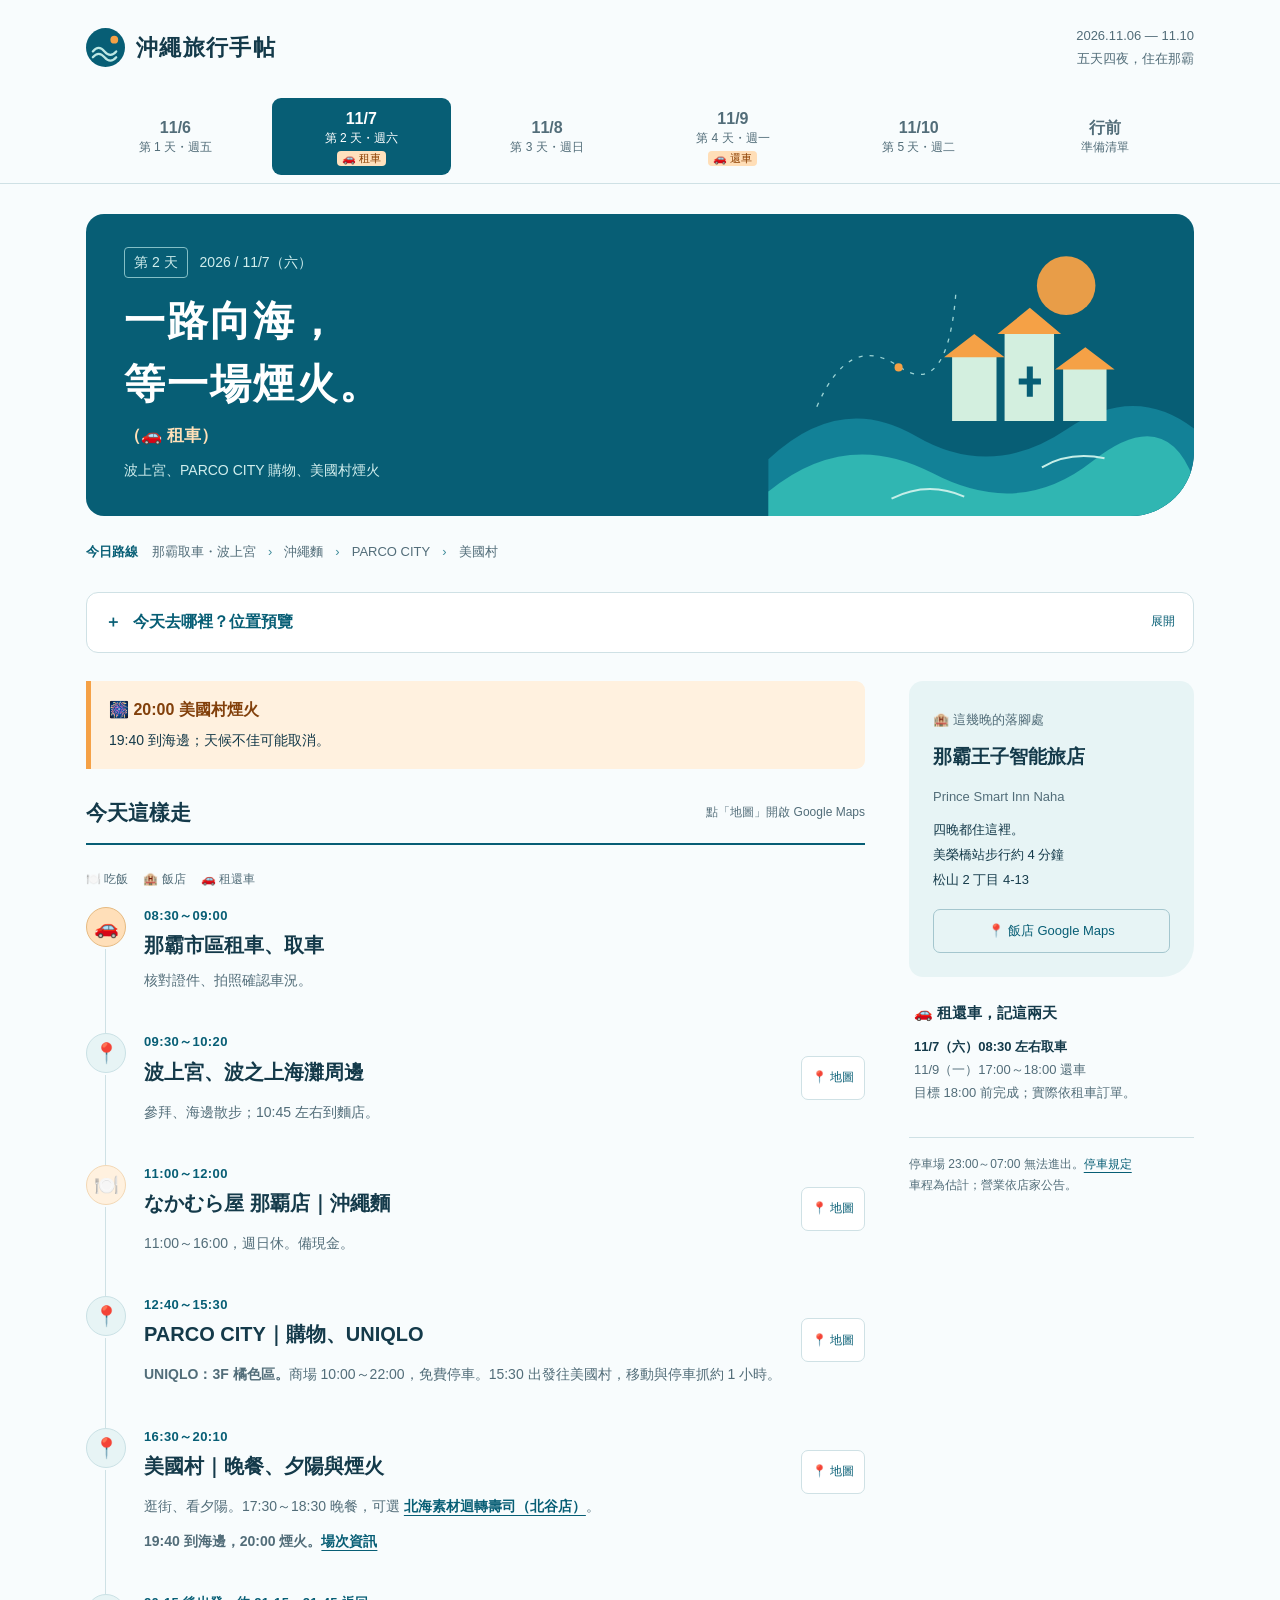
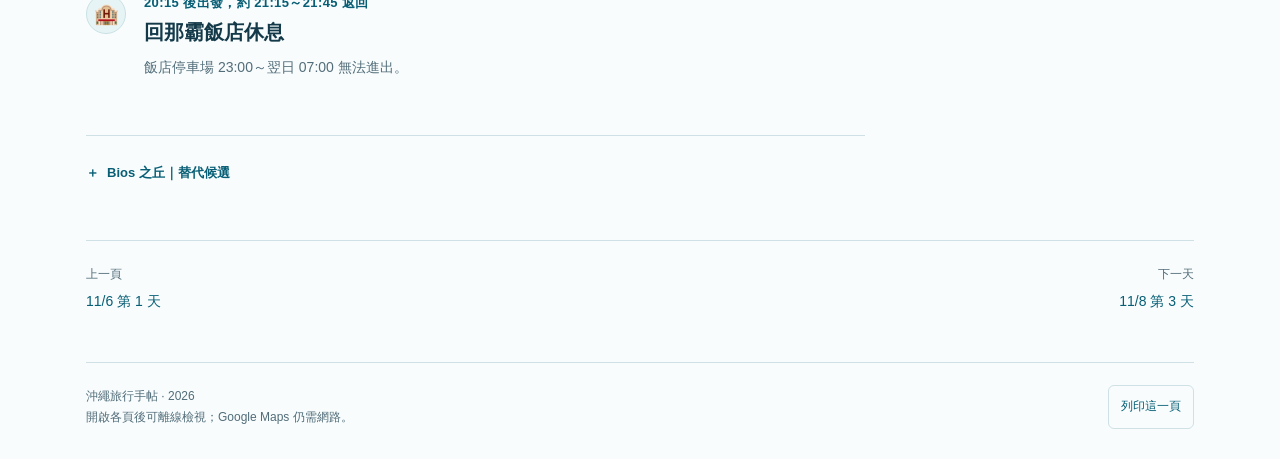
==== commit 7722768b: "Shorten itinerary copy and combine Makishi lunch stop" ====
--- a/day-2.html
+++ b/day-2.html
@@ -1,2 +1,2 @@
 <!doctype html>
-<html lang="zh-TW"><head><meta charset="utf-8"><meta name="viewport" content="width=device-width,initial-scale=1,viewport-fit=cover"><meta name="theme-color" content="#075e75"><meta name="description" content="2026 年 11 月 6 日至 10 日沖繩五天四夜行程，包含 Google Maps、租還車提醒與行前準備清單。"><title>11/7 第 2 天｜沖繩旅行手帖</title><link rel="icon" href="./icon.svg" type="image/svg+xml"><link rel="apple-touch-icon" href="./icon.svg"><link rel="manifest" href="./manifest.webmanifest"><link rel="stylesheet" href="./style.css?v=6"><script defer src="./app.js"></script></head><body><a class="skip" href="#main">跳到主要內容</a><header class="shell masthead"><a class="brand" href="./index.html"><svg viewBox="0 0 40 40" aria-hidden="true"><circle cx="20" cy="20" r="20" fill="#075e75"/><circle cx="29" cy="12" r="4" fill="#f5a146"/><path d="M7 24q6-7 12 0t12 0M7 30q6-7 12 0t12 0" fill="none" stroke="#bde8e4" stroke-width="2.3" stroke-linecap="round"/></svg><strong>沖繩旅行手帖</strong></a><div class="trip-date"><span>2026.11.06 — 11.10</span><span>五天四夜，住在那霸</span></div></header><div class="day-nav-wrap"><nav class="shell day-nav" aria-label="選擇日期或行前準備"><a href="./index.html"><span class="num">11/6</span><small>第 1 天・週五</small></a><a href="./day-2.html" aria-current="page"><span class="num">11/7</span><small>第 2 天・週六</small><span class="car-dot">🚗 租車</span></a><a href="./day-3.html"><span class="num">11/8</span><small>第 3 天・週日</small></a><a href="./day-4.html"><span class="num">11/9</span><small>第 4 天・週一</small><span class="car-dot">🚗 還車</span></a><a href="./day-5.html"><span class="num">11/10</span><small>第 5 天・週二</small></a><a href="./prepare.html"><span class="num">行前</span><small>準備清單</small></a></nav></div><main id="main" class="shell"><section class="hero"><div class="hero-copy"><div class="hero-date"><b>第 2 天</b><span>2026 / 11/7（六）</span></div><h1>一路向海，<br>等一場煙火。<span class="return-tag">（🚗 租車）</span></h1><p>波上宮、PARCO CITY 購物、美國村煙火</p></div><svg class="hero-art" viewBox="0 0 350 300" aria-hidden="true"><circle cx="275" cy="67" r="29" fill="#f5a146" opacity=".95"/><path d="M-20 239Q51 172 126 216T276 209T416 221V330H-20" fill="#128197"/><path d="M-20 271Q57 208 143 253T301 241T401 258V330H-20" fill="#30b6b2"/><path d="M28 187q32-74 81-40t57-76" fill="none" stroke="#9bd3d4" stroke-width="1.3" stroke-dasharray="4 7"/><circle cx="109" cy="148" r="4" fill="#f5a146"/><g fill="#d3efdf"><path d="M162 136h44v65h-44zM214 113h49v88h-49zM272 148h43v53h-43z"/><path d="M154 138l30-23 30 23M207 115l32-26 31 26M264 150l30-22 29 22" fill="#f5a146"/></g><path d="M239 147v30m-11-15h22" stroke="#075e75" stroke-width="6"/><path d="M102 278q36-18 72-2m77-29q27-16 62-9" stroke="#c5eee8" fill="none" stroke-width="2"/></svg></section><div class="route" aria-label="今日路線"><span class="route-label">今日路線</span><span>那霸取車・波上宮</span><i aria-hidden="true">›</i><span>沖繩麵</span><i aria-hidden="true">›</i><span>PARCO CITY</span><i aria-hidden="true">›</i><span>美國村</span></div><details class="position-preview"><summary>今天去哪裡？位置預覽<span>展開方位圖</span></summary><div class="position-content"><p class="position-caption">上北下南、左西右東。方位為概略示意，不按比例；虛線表示主要停靠順序，非實際道路；飯店往返依下方時間表。租還車門市尚未確定，未標在圖上。</p><div class="position-layout"><svg class="position-map" viewBox="0 0 460 410" role="img" aria-label="北朝上的概略方位示意，地點編號對照下方清單"><title>當天地點相對位置</title><rect width="460" height="410" rx="12" fill="#e7f4f5"/><path d="M40 100H420M40 200H420M40 300H420M100 40V370M230 40V370M360 40V370" stroke="#cfe1e5" stroke-dasharray="3 7"/><path d="M425 78V40m-7 10 7-10 7 10" fill="none" stroke="#075e75" stroke-width="2"/><text x="425" y="29" text-anchor="middle" fill="#075e75" font-size="14">北 N</text><text x="390" y="30" text-anchor="middle" class="position-area">北谷</text><text x="310" y="130" text-anchor="middle" class="position-area">浦添</text><text x="170" y="375" text-anchor="middle" class="position-area">那霸</text><polyline points="145,300 65,240 75,310 275,170 365,70 145,300" fill="none" stroke="#679ca8" stroke-width="2" stroke-dasharray="6 6"/><a href="https://www.google.com/maps/search/?api=1&amp;query=Prince%20Smart%20Inn%20Naha" target="_blank" rel="noopener noreferrer" aria-label="1 飯店，開啟 Google Maps"><title>1 飯店</title><circle cx="145" cy="300" r="23" fill="#075e75" stroke="white" stroke-width="3"/><text x="145" y="306" text-anchor="middle" fill="white" font-size="18" font-weight="700">1</text></a><a href="https://www.google.com/maps/search/?api=1&amp;query=%E6%B3%A2%E4%B8%8A%E5%AE%AE" target="_blank" rel="noopener noreferrer" aria-label="2 波上宮，開啟 Google Maps"><title>2 波上宮</title><circle cx="65" cy="240" r="23" fill="#075e75" stroke="white" stroke-width="3"/><text x="65" y="246" text-anchor="middle" fill="white" font-size="18" font-weight="700">2</text></a><a href="https://www.google.com/maps/search/?api=1&amp;query=%E3%81%AA%E3%81%8B%E3%82%80%E3%82%89%E5%B1%8B%20%E9%82%A3%E8%A6%87%E5%BA%97%20%E8%BE%BB2-28-3" target="_blank" rel="noopener noreferrer" aria-label="3 なかむら屋，開啟 Google Maps"><title>3 なかむら屋</title><circle cx="75" cy="310" r="23" fill="#075e75" stroke="white" stroke-width="3"/><text x="75" y="316" text-anchor="middle" fill="white" font-size="18" font-weight="700">3</text></a><a href="https://www.google.com/maps/search/?api=1&amp;query=%E3%82%B5%E3%83%B3%E3%82%A8%E3%83%BC%E6%B5%A6%E6%B7%BB%E8%A5%BF%E6%B5%B7%E5%B2%B8%20PARCO%20CITY" target="_blank" rel="noopener noreferrer" aria-label="4 PARCO CITY，開啟 Google Maps"><title>4 PARCO CITY</title><circle cx="275" cy="170" r="23" fill="#075e75" stroke="white" stroke-width="3"/><text x="275" y="176" text-anchor="middle" fill="white" font-size="18" font-weight="700">4</text></a><a href="https://www.google.com/maps/search/?api=1&amp;query=%E3%82%A2%E3%83%A1%E3%83%AA%E3%82%AB%E3%83%B3%E3%83%93%E3%83%AC%E3%83%83%E3%82%B8%20%E6%B2%96%E7%B8%84" target="_blank" rel="noopener noreferrer" aria-label="5 美國村，開啟 Google Maps"><title>5 美國村</title><circle cx="365" cy="70" r="23" fill="#075e75" stroke="white" stroke-width="3"/><text x="365" y="76" text-anchor="middle" fill="white" font-size="18" font-weight="700">5</text></a></svg><ol class="position-list"><li><a href="https://www.google.com/maps/search/?api=1&amp;query=Prince%20Smart%20Inn%20Naha" target="_blank" rel="noopener noreferrer"><span aria-hidden="true">1</span>飯店<small>開啟地圖</small></a></li><li><a href="https://www.google.com/maps/search/?api=1&amp;query=%E6%B3%A2%E4%B8%8A%E5%AE%AE" target="_blank" rel="noopener noreferrer"><span aria-hidden="true">2</span>波上宮<small>開啟地圖</small></a></li><li><a href="https://www.google.com/maps/search/?api=1&amp;query=%E3%81%AA%E3%81%8B%E3%82%80%E3%82%89%E5%B1%8B%20%E9%82%A3%E8%A6%87%E5%BA%97%20%E8%BE%BB2-28-3" target="_blank" rel="noopener noreferrer"><span aria-hidden="true">3</span>なかむら屋<small>開啟地圖</small></a></li><li><a href="https://www.google.com/maps/search/?api=1&amp;query=%E3%82%B5%E3%83%B3%E3%82%A8%E3%83%BC%E6%B5%A6%E6%B7%BB%E8%A5%BF%E6%B5%B7%E5%B2%B8%20PARCO%20CITY" target="_blank" rel="noopener noreferrer"><span aria-hidden="true">4</span>PARCO CITY<small>開啟地圖</small></a></li><li><a href="https://www.google.com/maps/search/?api=1&amp;query=%E3%82%A2%E3%83%A1%E3%83%AA%E3%82%AB%E3%83%B3%E3%83%93%E3%83%AC%E3%83%83%E3%82%B8%20%E6%B2%96%E7%B8%84" target="_blank" rel="noopener noreferrer"><span aria-hidden="true">5</span>美國村<small>開啟地圖</small></a></li></ol></div><p class="position-footnote">依編號對照地點；點編號或名稱可開啟 Google Maps。當天最後回飯店。</p></div></details><div class="main-grid"><div><div class="notice"><strong>🚗 今天走中部西海岸 · 20:00 美國村煙火</strong><p>早上在那霸取車、參拜與吃沖繩麵，中午到浦添購物，再前往北谷看海與煙火。下午保留購物和休息時間。</p></div><div class="section-heading"><h2>今天這樣走</h2><span>點「地圖」開啟 Google Maps</span></div><div class="legend"><span>🍽️ 吃飯</span><span>🏨 飯店</span><span>🚗 租還車</span></div><ol class="timeline"><li class="stop car"><span class="stop-icon" aria-hidden="true">🚗</span><div class="stop-time">08:30～09:00</div><div class="stop-title-row"><h3>那霸市區租車、取車</h3></div><div class="stop-body"><p>預留證件核對、車況拍照與操作說明。完成取車後，先在那霸市區活動，再往西海岸。</p></div></li><li class="stop place"><span class="stop-icon" aria-hidden="true">📍</span><div class="stop-time">09:30～10:20</div><div class="stop-title-row"><h3>波上宮、波之上海灘周邊</h3><a class="map-button" href="https://www.google.com/maps/search/?api=1&amp;query=%E6%B3%A2%E4%B8%8A%E5%AE%AE%20%E6%B2%96%E7%B8%84%E7%9C%8C%E9%82%A3%E8%A6%87%E5%B8%82%E8%8B%A5%E7%8B%AD1-25-11" target="_blank" rel="noopener noreferrer" aria-label="波上宮、波之上海灘周邊，開啟 Google Maps">📍 地圖</a></div><div class="stop-body"><p>參拜與海邊散步。神社與下一站沖繩麵都在那霸西側，先把附近景點一起走完；10:45 左右到麵店等開店。</p></div></li><li class="stop meal"><span class="stop-icon" aria-hidden="true">🍽️</span><div class="stop-time">11:00～12:00</div><div class="stop-title-row"><h3>なかむら屋 那覇店｜沖繩麵</h3><a class="map-button" href="https://www.google.com/maps/search/?api=1&amp;query=%E3%81%AA%E3%81%8B%E3%82%80%E3%82%89%E5%B1%8B%20%E9%82%A3%E8%A6%87%E5%BA%97%20%E6%B2%96%E7%B8%84%E7%9C%8C%E9%82%A3%E8%A6%87%E5%B8%82%E8%BE%BB2-28-3" target="_blank" rel="noopener noreferrer" aria-label="なかむら屋 那覇店｜沖繩麵，開啟 Google Maps">📍 地圖</a></div><div class="stop-body"><p><strong>沖繩麵必吃餐次</strong>：本ソーキそば或三枚肉そば。店在波上宮附近，午餐後再往浦添，避免吃完又返回那霸。</p><p>公開資料列 11:00～16:00、週日公休，因此保留在週六。備妥現金；<a href="https://tabelog.com/okinawa/A4701/A470101/47028082/" target="_blank" rel="noopener noreferrer">檢視店家資訊</a>。</p></div></li><li class="stop place"><span class="stop-icon" aria-hidden="true">📍</span><div class="stop-time">12:40～15:30</div><div class="stop-title-row"><h3>PARCO CITY｜購物、UNIQLO</h3><a class="map-button" href="https://www.google.com/maps/search/?api=1&amp;query=%E3%82%B5%E3%83%B3%E3%82%A8%E3%83%BC%E6%B5%A6%E6%B7%BB%E8%A5%BF%E6%B5%B7%E5%B2%B8%20PARCO%20CITY%20%E6%B2%96%E7%B8%84%E7%9C%8C%E6%B5%A6%E6%B7%BB%E5%B8%82%E8%A5%BF%E6%B4%B23-1-1" target="_blank" rel="noopener noreferrer" aria-label="PARCO CITY｜購物、UNIQLO，開啟 Google Maps">📍 地圖</a></div><div class="stop-body"><p>午餐後預留約 40 分鐘移動與停車。逛街、買衣服與休息；<strong>UNIQLO 在 3F 橘色區</strong>，不另跑另一間分店。</p><p>全館一般營業時間 10:00～22:00，設免費停車場。15:30 左右取車，預留約 1 小時前往美國村及停車。<a href="https://www.parcocity.jp/facilities/" target="_blank" rel="noopener noreferrer">檢視商場資訊</a>。</p></div></li><li class="stop place"><span class="stop-icon" aria-hidden="true">📍</span><div class="stop-time">16:30～20:10</div><div class="stop-title-row"><h3>美國村｜晚餐、夕陽與煙火</h3><a class="map-button" href="https://www.google.com/maps/search/?api=1&amp;query=%E3%82%A2%E3%83%A1%E3%83%AA%E3%82%AB%E3%83%B3%E3%83%93%E3%83%AC%E3%83%83%E3%82%B8%20%E6%B2%96%E7%B8%84%E7%9C%8C%E4%B8%AD%E9%A0%AD%E9%83%A1%E5%8C%97%E8%B0%B7%E7%94%BA%E7%BE%8E%E6%B5%9C" target="_blank" rel="noopener noreferrer" aria-label="美國村｜晚餐、夕陽與煙火，開啟 Google Maps">📍 地圖</a></div><div class="stop-body"><ul><li>下午起逛 Depot Island、海邊散步與夕陽。</li><li><strong>17:30～18:30 在美國村用晚餐</strong>；原候選 <a href="https://www.google.com/maps/search/?api=1&amp;query=%E5%9B%9E%E8%BB%A2%E5%AF%BF%E5%8F%B8%20%E5%8C%97%E6%B5%B7%E7%B4%A0%E6%9D%90%20%E5%8C%97%E8%B0%B7%E5%BA%97%20%E3%83%AC%E3%82%AF%E3%83%BC%E6%B2%96%E7%B8%84%E5%8C%97%E8%B0%B7%E3%82%B9%E3%83%91%E3%83%AA%E3%82%BE%E3%83%BC%E3%83%88" target="_blank" rel="noopener noreferrer">北海素材迴轉壽司（北谷店）</a> 可現場評估，不為排隊壓縮煙火時間。</li><li>19:40 前往海邊找觀賞位置。</li><li><strong>20:00｜北谷煙火</strong>：官方已公告 11/7 場次，強風等天候狀況可能取消。<a href="https://www.depot-island.co.jp/１１月北谷花火スケジュール/" target="_blank" rel="noopener noreferrer">檢視官方場次</a>。</li></ul></div></li><li class="stop hotel"><span class="stop-icon" aria-hidden="true">🏨</span><div class="stop-time">20:15 後出發，約 21:15～21:45 返回</div><div class="stop-title-row"><h3>回那霸飯店休息</h3></div><div class="stop-body"><p>預留散場與停車時間；飯店停車場 23:00～翌日 07:00 原則上無法進出，若晚歸先安排其他停車處。</p></div></li></ol><div class="day-note"><p><strong>今天慢慢逛：</strong>上午波上宮與沖繩麵，中午 PARCO CITY，傍晚到美國村。購物若提早結束，可直接去美國村看海、休息，不增加其他固定景點。</p></div><details class="candidates"><summary>Bios 之丘（秋季蘭花祭）｜替代候選</summary><p>只有想以賞花散步取代購物時才考慮，<strong>與 PARCO CITY 擇一</strong>。建議約 13:30～15:30 參觀，再往美國村，出發前依路況調整。</p><p>一般最晚入園 16:15、17:30 閉園。<a href="https://www.bios-hill.co.jp/price/" target="_blank" rel="noopener noreferrer">檢視園區資訊</a>；<a href="https://www.google.com/maps/search/?api=1&amp;query=Bios+Hill+Okinawa" target="_blank" rel="noopener noreferrer">開啟 Google Maps</a>。</p></details></div><aside class="aside" aria-label="住宿與租車資訊"><section class="stay-panel"><span class="mini">🏨 這幾晚的落腳處</span><h2>那霸王子智能旅店</h2><span class="mini" lang="en">Prince Smart Inn Naha</span><p>四晚都住這裡。<br>美榮橋站步行約 4 分鐘<br>松山 2 丁目 4-13</p><a class="map-button" target="_blank" rel="noopener noreferrer" href="https://www.google.com/maps/search/?api=1&amp;query=Prince%20Smart%20Inn%20Naha%20%E6%B2%96%E7%B8%84%E7%9C%8C%E9%82%A3%E8%A6%87%E5%B8%82%E6%9D%BE%E5%B1%B12%E4%B8%81%E7%9B%AE4-13">📍 飯店 Google Maps</a></section><section class="transport"><h2>🚗 租還車，記這兩天</h2><p><strong>11/7（六）08:30 左右取車</strong><br>11/9（一）17:00～18:00 還車<br>目標 18:00 前完成；實際依租車訂單。</p></section><p class="hint">飯店停車場 23:00～翌日 07:00 原則上無法進出；11/9 早上 07:00 出庫。<a href="https://www.princehotels.co.jp/psi/naha/faq/" target="_blank" rel="noopener noreferrer">檢視停車規定</a>。<br>移動時間為規劃估計，非即時導航；營業與臨休依店家公告。</p></aside></div><nav class="pagination" aria-label="前後頁面"><a href="./index.html"><small>上一頁</small>11/6 第 1 天</a><a href="./day-3.html"><small>下一天</small>11/8 第 3 天</a></nav><footer class="footer"><span>沖繩旅行手帖 · 2026<br>開啟各頁後可離線檢視；Google Maps 仍需網路。</span><button class="print-button" data-print hidden>列印這一頁</button></footer></main></body></html>+<html lang="zh-TW"><head><meta charset="utf-8"><meta name="viewport" content="width=device-width,initial-scale=1,viewport-fit=cover"><meta name="theme-color" content="#075e75"><meta name="description" content="2026 年 11 月 6 日至 10 日沖繩五天四夜行程，包含 Google Maps、租還車提醒與行前準備清單。"><title>11/7 第 2 天｜沖繩旅行手帖</title><link rel="icon" href="./icon.svg" type="image/svg+xml"><link rel="apple-touch-icon" href="./icon.svg"><link rel="manifest" href="./manifest.webmanifest"><link rel="stylesheet" href="./style.css?v=6"><script defer src="./app.js"></script></head><body><a class="skip" href="#main">跳到主要內容</a><header class="shell masthead"><a class="brand" href="./index.html"><svg viewBox="0 0 40 40" aria-hidden="true"><circle cx="20" cy="20" r="20" fill="#075e75"/><circle cx="29" cy="12" r="4" fill="#f5a146"/><path d="M7 24q6-7 12 0t12 0M7 30q6-7 12 0t12 0" fill="none" stroke="#bde8e4" stroke-width="2.3" stroke-linecap="round"/></svg><strong>沖繩旅行手帖</strong></a><div class="trip-date"><span>2026.11.06 — 11.10</span><span>五天四夜，住在那霸</span></div></header><div class="day-nav-wrap"><nav class="shell day-nav" aria-label="選擇日期或行前準備"><a href="./index.html"><span class="num">11/6</span><small>第 1 天・週五</small></a><a href="./day-2.html" aria-current="page"><span class="num">11/7</span><small>第 2 天・週六</small><span class="car-dot">🚗 租車</span></a><a href="./day-3.html"><span class="num">11/8</span><small>第 3 天・週日</small></a><a href="./day-4.html"><span class="num">11/9</span><small>第 4 天・週一</small><span class="car-dot">🚗 還車</span></a><a href="./day-5.html"><span class="num">11/10</span><small>第 5 天・週二</small></a><a href="./prepare.html"><span class="num">行前</span><small>準備清單</small></a></nav></div><main id="main" class="shell"><section class="hero"><div class="hero-copy"><div class="hero-date"><b>第 2 天</b><span>2026 / 11/7（六）</span></div><h1>一路向海，<br>等一場煙火。<span class="return-tag">（🚗 租車）</span></h1><p>波上宮、PARCO CITY 購物、美國村煙火</p></div><svg class="hero-art" viewBox="0 0 350 300" aria-hidden="true"><circle cx="275" cy="67" r="29" fill="#f5a146" opacity=".95"/><path d="M-20 239Q51 172 126 216T276 209T416 221V330H-20" fill="#128197"/><path d="M-20 271Q57 208 143 253T301 241T401 258V330H-20" fill="#30b6b2"/><path d="M28 187q32-74 81-40t57-76" fill="none" stroke="#9bd3d4" stroke-width="1.3" stroke-dasharray="4 7"/><circle cx="109" cy="148" r="4" fill="#f5a146"/><g fill="#d3efdf"><path d="M162 136h44v65h-44zM214 113h49v88h-49zM272 148h43v53h-43z"/><path d="M154 138l30-23 30 23M207 115l32-26 31 26M264 150l30-22 29 22" fill="#f5a146"/></g><path d="M239 147v30m-11-15h22" stroke="#075e75" stroke-width="6"/><path d="M102 278q36-18 72-2m77-29q27-16 62-9" stroke="#c5eee8" fill="none" stroke-width="2"/></svg></section><div class="route" aria-label="今日路線"><span class="route-label">今日路線</span><span>那霸取車・波上宮</span><i aria-hidden="true">›</i><span>沖繩麵</span><i aria-hidden="true">›</i><span>PARCO CITY</span><i aria-hidden="true">›</i><span>美國村</span></div><details class="position-preview"><summary>今天去哪裡？位置預覽<span>展開</span></summary><div class="position-content"><p class="position-caption">上北下南，不按比例；虛線為停靠順序，非實際道路。</p><div class="position-layout"><svg class="position-map" viewBox="0 0 460 410" role="img" aria-label="北朝上的概略方位示意，地點編號對照下方清單"><title>當天地點相對位置</title><rect width="460" height="410" rx="12" fill="#e7f4f5"/><path d="M40 100H420M40 200H420M40 300H420M100 40V370M230 40V370M360 40V370" stroke="#cfe1e5" stroke-dasharray="3 7"/><path d="M425 78V40m-7 10 7-10 7 10" fill="none" stroke="#075e75" stroke-width="2"/><text x="425" y="29" text-anchor="middle" fill="#075e75" font-size="14">北 N</text><text x="390" y="30" text-anchor="middle" class="position-area">北谷</text><text x="310" y="130" text-anchor="middle" class="position-area">浦添</text><text x="170" y="375" text-anchor="middle" class="position-area">那霸</text><polyline points="145,300 65,240 75,310 275,170 365,70 145,300" fill="none" stroke="#679ca8" stroke-width="2" stroke-dasharray="6 6"/><a href="https://www.google.com/maps/search/?api=1&amp;query=Prince%20Smart%20Inn%20Naha" target="_blank" rel="noopener noreferrer" aria-label="1 飯店，開啟 Google Maps"><title>1 飯店</title><circle cx="145" cy="300" r="23" fill="#075e75" stroke="white" stroke-width="3"/><text x="145" y="306" text-anchor="middle" fill="white" font-size="18" font-weight="700">1</text></a><a href="https://www.google.com/maps/search/?api=1&amp;query=%E6%B3%A2%E4%B8%8A%E5%AE%AE" target="_blank" rel="noopener noreferrer" aria-label="2 波上宮，開啟 Google Maps"><title>2 波上宮</title><circle cx="65" cy="240" r="23" fill="#075e75" stroke="white" stroke-width="3"/><text x="65" y="246" text-anchor="middle" fill="white" font-size="18" font-weight="700">2</text></a><a href="https://www.google.com/maps/search/?api=1&amp;query=%E3%81%AA%E3%81%8B%E3%82%80%E3%82%89%E5%B1%8B%20%E9%82%A3%E8%A6%87%E5%BA%97%20%E8%BE%BB2-28-3" target="_blank" rel="noopener noreferrer" aria-label="3 なかむら屋，開啟 Google Maps"><title>3 なかむら屋</title><circle cx="75" cy="310" r="23" fill="#075e75" stroke="white" stroke-width="3"/><text x="75" y="316" text-anchor="middle" fill="white" font-size="18" font-weight="700">3</text></a><a href="https://www.google.com/maps/search/?api=1&amp;query=%E3%82%B5%E3%83%B3%E3%82%A8%E3%83%BC%E6%B5%A6%E6%B7%BB%E8%A5%BF%E6%B5%B7%E5%B2%B8%20PARCO%20CITY" target="_blank" rel="noopener noreferrer" aria-label="4 PARCO CITY，開啟 Google Maps"><title>4 PARCO CITY</title><circle cx="275" cy="170" r="23" fill="#075e75" stroke="white" stroke-width="3"/><text x="275" y="176" text-anchor="middle" fill="white" font-size="18" font-weight="700">4</text></a><a href="https://www.google.com/maps/search/?api=1&amp;query=%E3%82%A2%E3%83%A1%E3%83%AA%E3%82%AB%E3%83%B3%E3%83%93%E3%83%AC%E3%83%83%E3%82%B8%20%E6%B2%96%E7%B8%84" target="_blank" rel="noopener noreferrer" aria-label="5 美國村，開啟 Google Maps"><title>5 美國村</title><circle cx="365" cy="70" r="23" fill="#075e75" stroke="white" stroke-width="3"/><text x="365" y="76" text-anchor="middle" fill="white" font-size="18" font-weight="700">5</text></a></svg><ol class="position-list"><li><a href="https://www.google.com/maps/search/?api=1&amp;query=Prince%20Smart%20Inn%20Naha" target="_blank" rel="noopener noreferrer"><span aria-hidden="true">1</span>飯店<small>開啟地圖</small></a></li><li><a href="https://www.google.com/maps/search/?api=1&amp;query=%E6%B3%A2%E4%B8%8A%E5%AE%AE" target="_blank" rel="noopener noreferrer"><span aria-hidden="true">2</span>波上宮<small>開啟地圖</small></a></li><li><a href="https://www.google.com/maps/search/?api=1&amp;query=%E3%81%AA%E3%81%8B%E3%82%80%E3%82%89%E5%B1%8B%20%E9%82%A3%E8%A6%87%E5%BA%97%20%E8%BE%BB2-28-3" target="_blank" rel="noopener noreferrer"><span aria-hidden="true">3</span>なかむら屋<small>開啟地圖</small></a></li><li><a href="https://www.google.com/maps/search/?api=1&amp;query=%E3%82%B5%E3%83%B3%E3%82%A8%E3%83%BC%E6%B5%A6%E6%B7%BB%E8%A5%BF%E6%B5%B7%E5%B2%B8%20PARCO%20CITY" target="_blank" rel="noopener noreferrer"><span aria-hidden="true">4</span>PARCO CITY<small>開啟地圖</small></a></li><li><a href="https://www.google.com/maps/search/?api=1&amp;query=%E3%82%A2%E3%83%A1%E3%83%AA%E3%82%AB%E3%83%B3%E3%83%93%E3%83%AC%E3%83%83%E3%82%B8%20%E6%B2%96%E7%B8%84" target="_blank" rel="noopener noreferrer"><span aria-hidden="true">5</span>美國村<small>開啟地圖</small></a></li></ol></div><p class="position-footnote">點編號或名稱開啟 Google Maps。</p></div></details><div class="main-grid"><div><div class="notice"><strong>🎆 20:00 美國村煙火</strong><p>19:40 到海邊；天候不佳可能取消。</p></div><div class="section-heading"><h2>今天這樣走</h2><span>點「地圖」開啟 Google Maps</span></div><div class="legend"><span>🍽️ 吃飯</span><span>🏨 飯店</span><span>🚗 租還車</span></div><ol class="timeline"><li class="stop car"><span class="stop-icon" aria-hidden="true">🚗</span><div class="stop-time">08:30～09:00</div><div class="stop-title-row"><h3>那霸市區租車、取車</h3></div><div class="stop-body"><p>核對證件、拍照確認車況。</p></div></li><li class="stop place"><span class="stop-icon" aria-hidden="true">📍</span><div class="stop-time">09:30～10:20</div><div class="stop-title-row"><h3>波上宮、波之上海灘周邊</h3><a class="map-button" href="https://www.google.com/maps/search/?api=1&amp;query=%E6%B3%A2%E4%B8%8A%E5%AE%AE%20%E6%B2%96%E7%B8%84%E7%9C%8C%E9%82%A3%E8%A6%87%E5%B8%82%E8%8B%A5%E7%8B%AD1-25-11" target="_blank" rel="noopener noreferrer" aria-label="波上宮、波之上海灘周邊，開啟 Google Maps">📍 地圖</a></div><div class="stop-body"><p>參拜、海邊散步；10:45 左右到麵店。</p></div></li><li class="stop meal"><span class="stop-icon" aria-hidden="true">🍽️</span><div class="stop-time">11:00～12:00</div><div class="stop-title-row"><h3>なかむら屋 那覇店｜沖繩麵</h3><a class="map-button" href="https://www.google.com/maps/search/?api=1&amp;query=%E3%81%AA%E3%81%8B%E3%82%80%E3%82%89%E5%B1%8B%20%E9%82%A3%E8%A6%87%E5%BA%97%20%E6%B2%96%E7%B8%84%E7%9C%8C%E9%82%A3%E8%A6%87%E5%B8%82%E8%BE%BB2-28-3" target="_blank" rel="noopener noreferrer" aria-label="なかむら屋 那覇店｜沖繩麵，開啟 Google Maps">📍 地圖</a></div><div class="stop-body"><p>11:00～16:00，週日休。備現金。</p></div></li><li class="stop place"><span class="stop-icon" aria-hidden="true">📍</span><div class="stop-time">12:40～15:30</div><div class="stop-title-row"><h3>PARCO CITY｜購物、UNIQLO</h3><a class="map-button" href="https://www.google.com/maps/search/?api=1&amp;query=%E3%82%B5%E3%83%B3%E3%82%A8%E3%83%BC%E6%B5%A6%E6%B7%BB%E8%A5%BF%E6%B5%B7%E5%B2%B8%20PARCO%20CITY%20%E6%B2%96%E7%B8%84%E7%9C%8C%E6%B5%A6%E6%B7%BB%E5%B8%82%E8%A5%BF%E6%B4%B23-1-1" target="_blank" rel="noopener noreferrer" aria-label="PARCO CITY｜購物、UNIQLO，開啟 Google Maps">📍 地圖</a></div><div class="stop-body"><p><strong>UNIQLO：3F 橘色區。</strong>商場 10:00～22:00，免費停車。15:30 出發往美國村，移動與停車抓約 1 小時。</p></div></li><li class="stop place"><span class="stop-icon" aria-hidden="true">📍</span><div class="stop-time">16:30～20:10</div><div class="stop-title-row"><h3>美國村｜晚餐、夕陽與煙火</h3><a class="map-button" href="https://www.google.com/maps/search/?api=1&amp;query=%E3%82%A2%E3%83%A1%E3%83%AA%E3%82%AB%E3%83%B3%E3%83%93%E3%83%AC%E3%83%83%E3%82%B8%20%E6%B2%96%E7%B8%84%E7%9C%8C%E4%B8%AD%E9%A0%AD%E9%83%A1%E5%8C%97%E8%B0%B7%E7%94%BA%E7%BE%8E%E6%B5%9C" target="_blank" rel="noopener noreferrer" aria-label="美國村｜晚餐、夕陽與煙火，開啟 Google Maps">📍 地圖</a></div><div class="stop-body"><p>逛街、看夕陽。17:30～18:30 晚餐，可選 <a href="https://www.google.com/maps/search/?api=1&amp;query=%E5%9B%9E%E8%BB%A2%E5%AF%BF%E5%8F%B8%20%E5%8C%97%E6%B5%B7%E7%B4%A0%E6%9D%90%20%E5%8C%97%E8%B0%B7%E5%BA%97%20%E3%83%AC%E3%82%AF%E3%83%BC%E6%B2%96%E7%B8%84%E5%8C%97%E8%B0%B7%E3%82%B9%E3%83%91%E3%83%AA%E3%82%BE%E3%83%BC%E3%83%88" target="_blank" rel="noopener noreferrer">北海素材迴轉壽司（北谷店）</a>。</p><p><strong>19:40 到海邊，20:00 煙火。</strong><a href="https://www.depot-island.co.jp/１１月北谷花火スケジュール/" target="_blank" rel="noopener noreferrer">場次資訊</a></p></div></li><li class="stop hotel"><span class="stop-icon" aria-hidden="true">🏨</span><div class="stop-time">20:15 後出發，約 21:15～21:45 返回</div><div class="stop-title-row"><h3>回那霸飯店休息</h3></div><div class="stop-body"><p>飯店停車場 23:00～翌日 07:00 無法進出。</p></div></li></ol><details class="candidates"><summary>Bios 之丘｜替代候選</summary><p>與 PARCO 擇一；約 13:30～15:30。最晚入園 16:15，17:30 閉園。<a href="https://www.bios-hill.co.jp/price/" target="_blank" rel="noopener noreferrer">園區資訊</a></p></details></div><aside class="aside" aria-label="住宿與租車資訊"><section class="stay-panel"><span class="mini">🏨 這幾晚的落腳處</span><h2>那霸王子智能旅店</h2><span class="mini" lang="en">Prince Smart Inn Naha</span><p>四晚都住這裡。<br>美榮橋站步行約 4 分鐘<br>松山 2 丁目 4-13</p><a class="map-button" target="_blank" rel="noopener noreferrer" href="https://www.google.com/maps/search/?api=1&amp;query=Prince%20Smart%20Inn%20Naha%20%E6%B2%96%E7%B8%84%E7%9C%8C%E9%82%A3%E8%A6%87%E5%B8%82%E6%9D%BE%E5%B1%B12%E4%B8%81%E7%9B%AE4-13">📍 飯店 Google Maps</a></section><section class="transport"><h2>🚗 租還車，記這兩天</h2><p><strong>11/7（六）08:30 左右取車</strong><br>11/9（一）17:00～18:00 還車<br>目標 18:00 前完成；實際依租車訂單。</p></section><p class="hint">停車場 23:00～07:00 無法進出。<a href="https://www.princehotels.co.jp/psi/naha/faq/" target="_blank" rel="noopener noreferrer">停車規定</a><br>車程為估計；營業依店家公告。</p></aside></div><nav class="pagination" aria-label="前後頁面"><a href="./index.html"><small>上一頁</small>11/6 第 1 天</a><a href="./day-3.html"><small>下一天</small>11/8 第 3 天</a></nav><footer class="footer"><span>沖繩旅行手帖 · 2026<br>開啟各頁後可離線檢視；Google Maps 仍需網路。</span><button class="print-button" data-print hidden>列印這一頁</button></footer></main></body></html>
